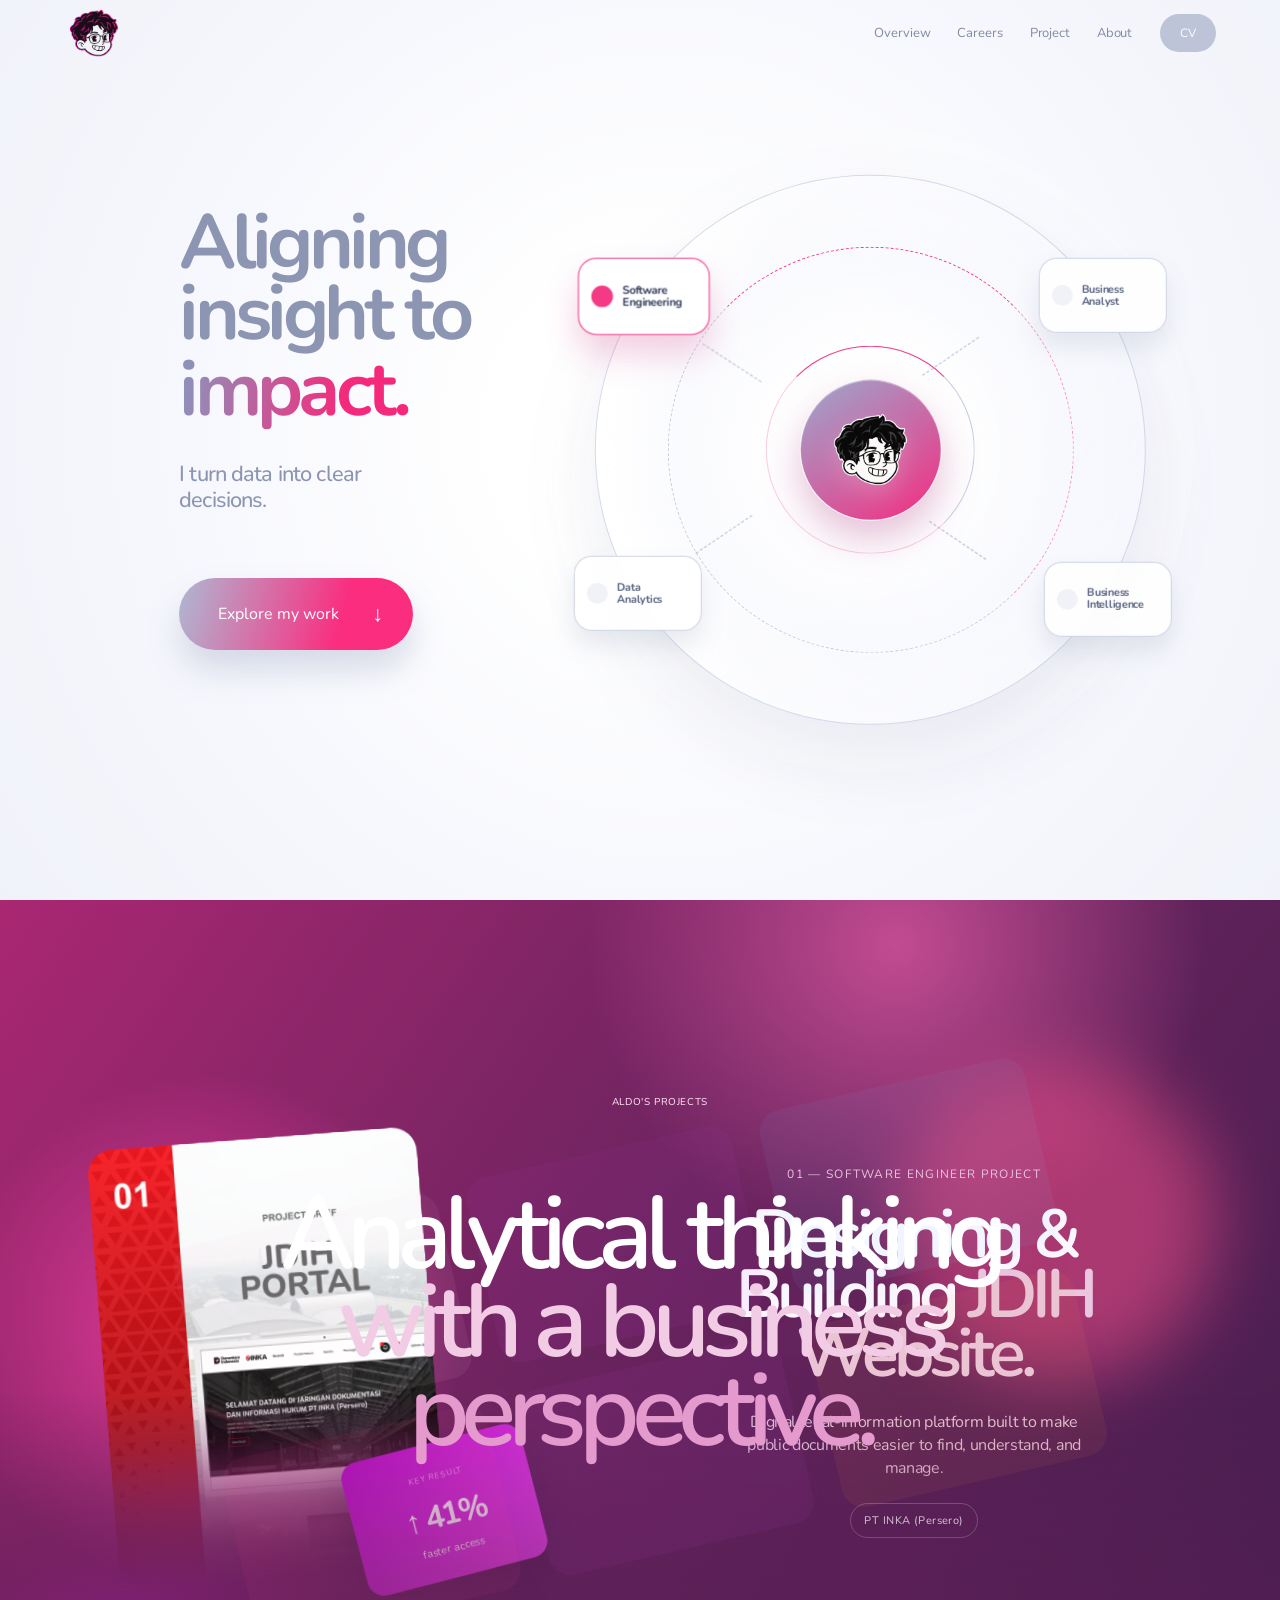
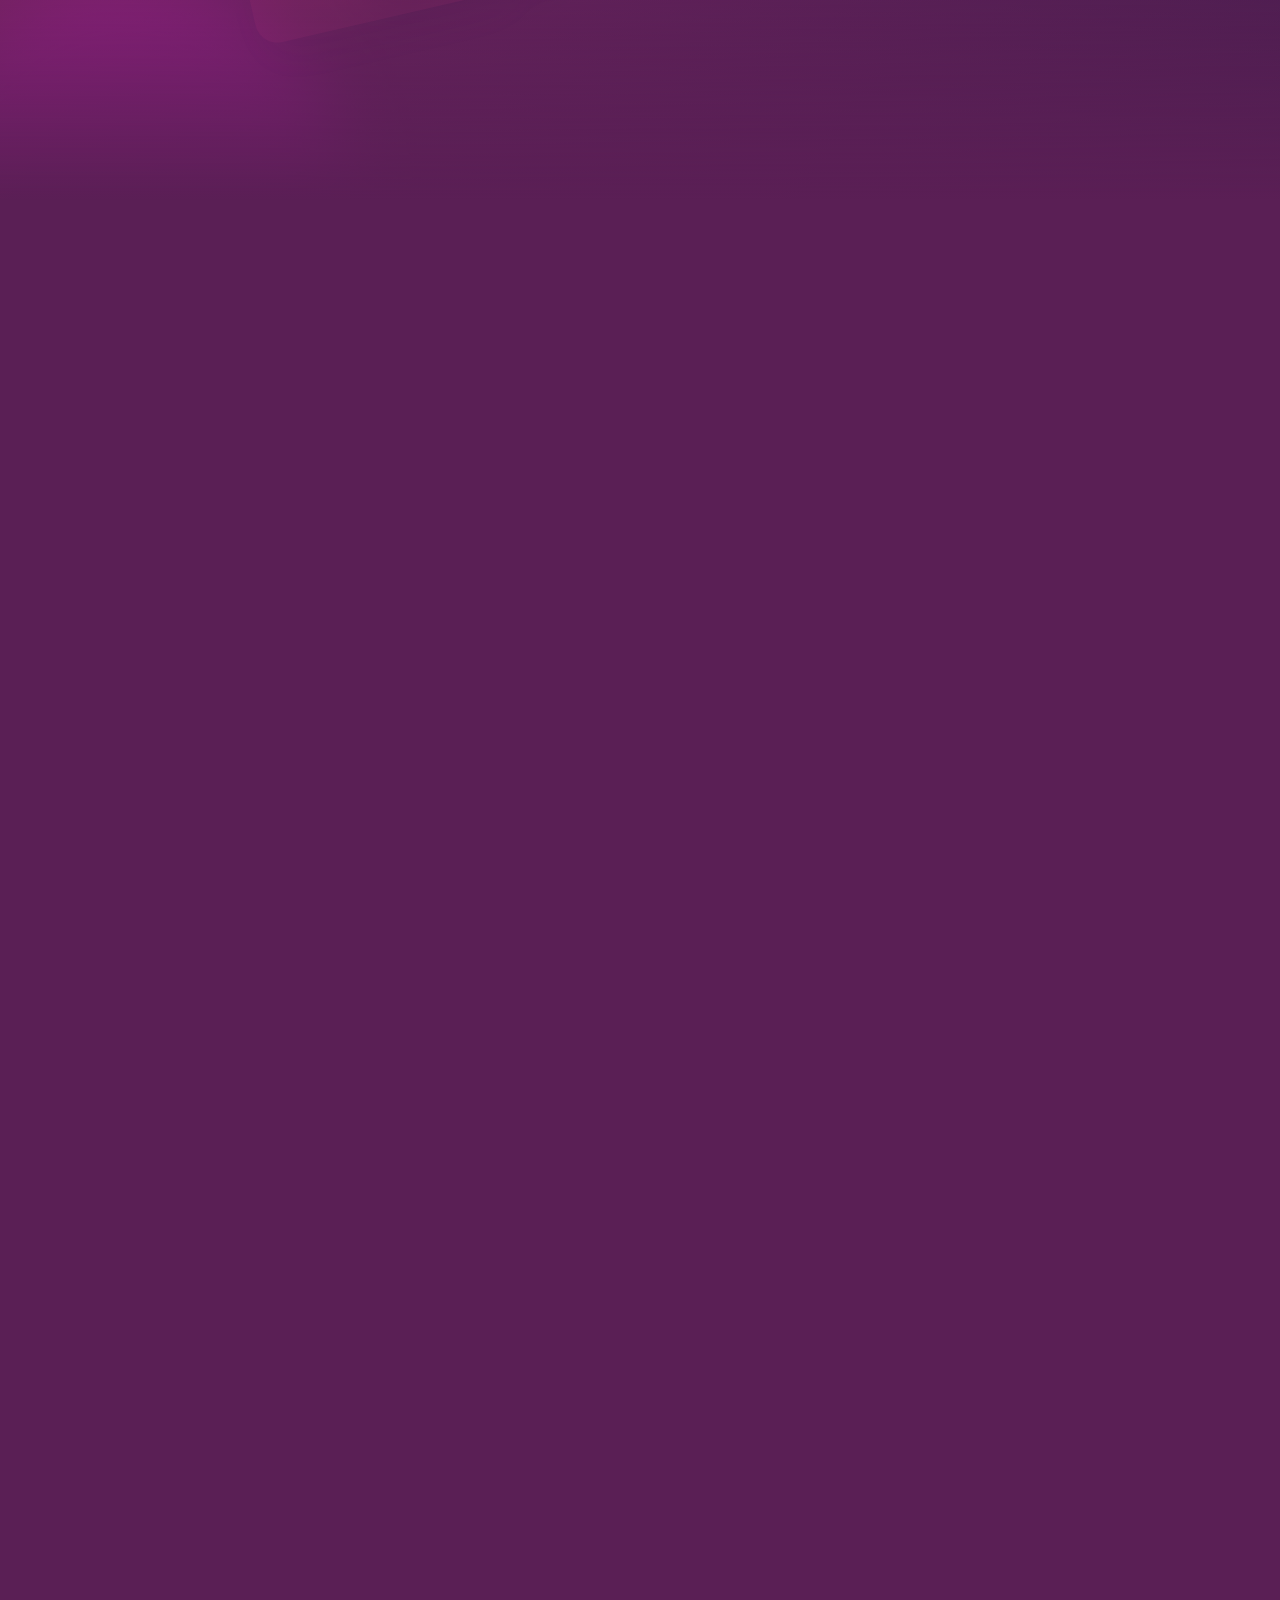
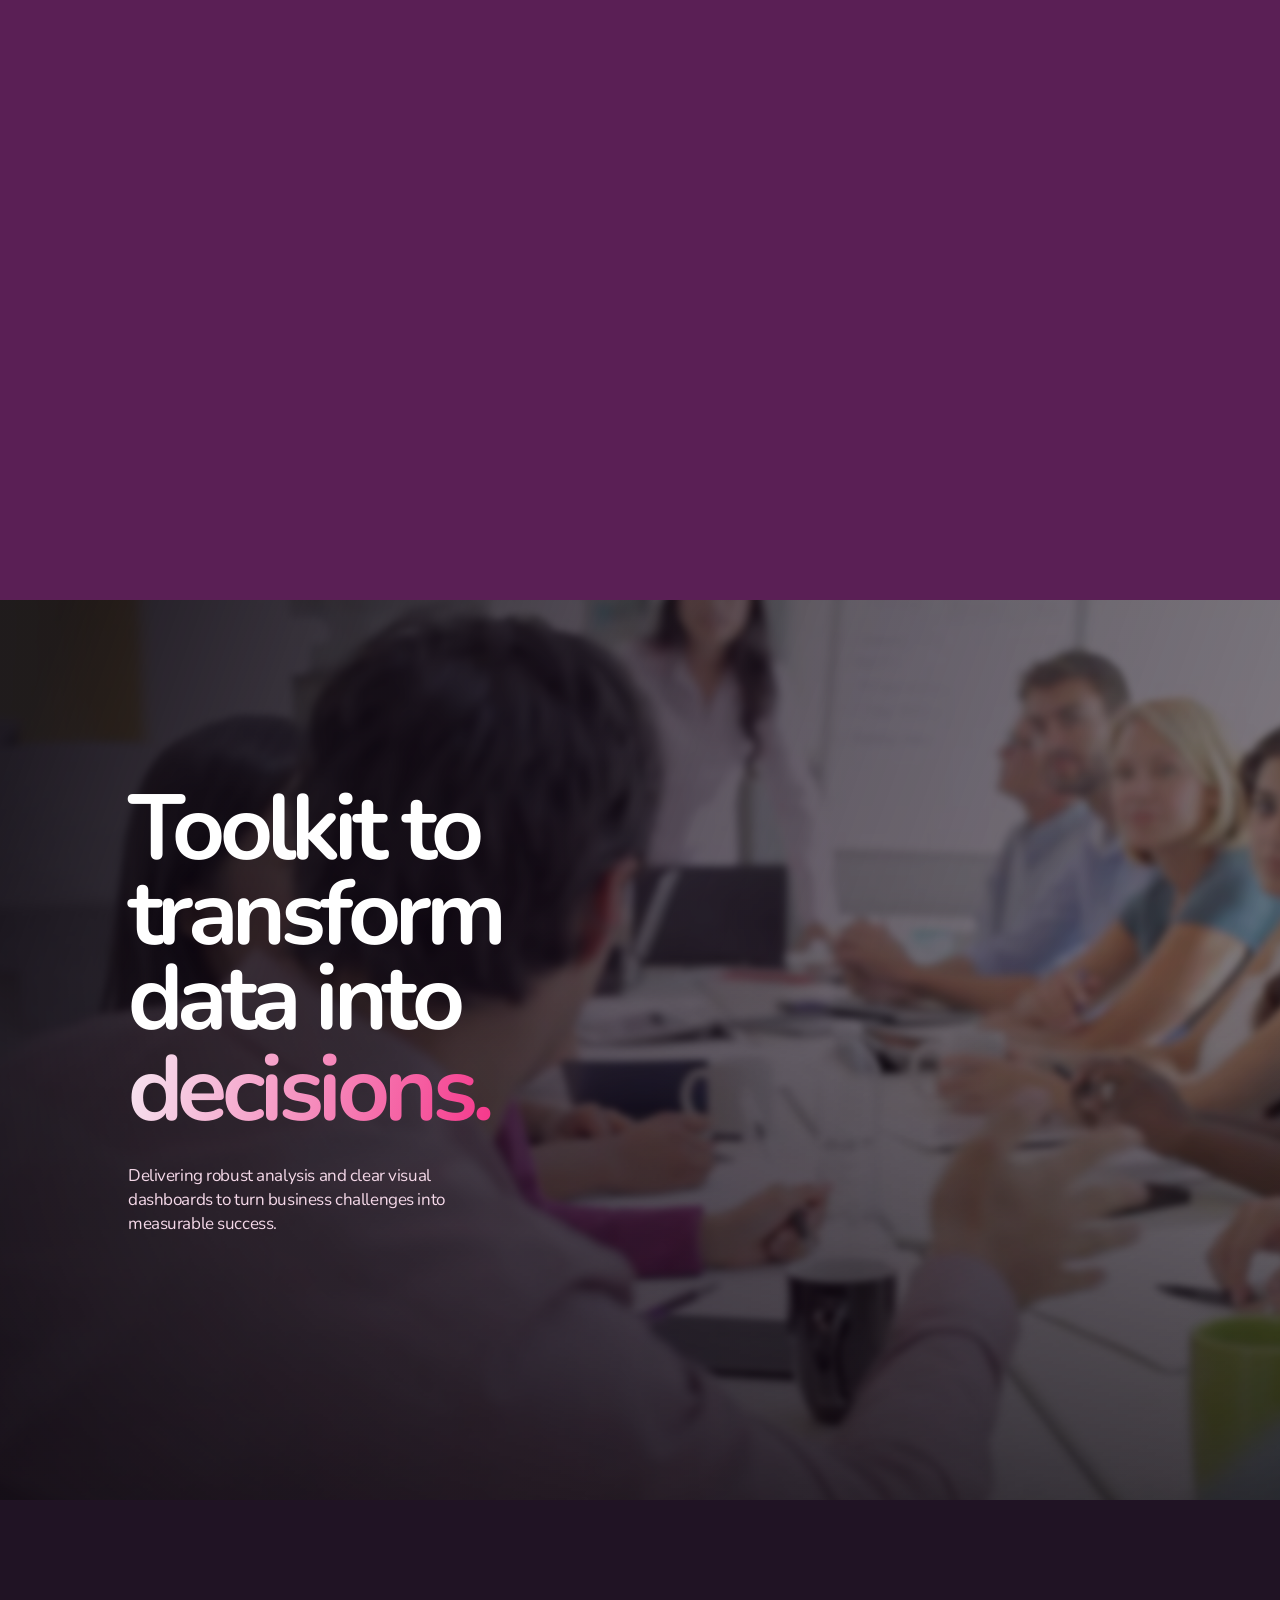
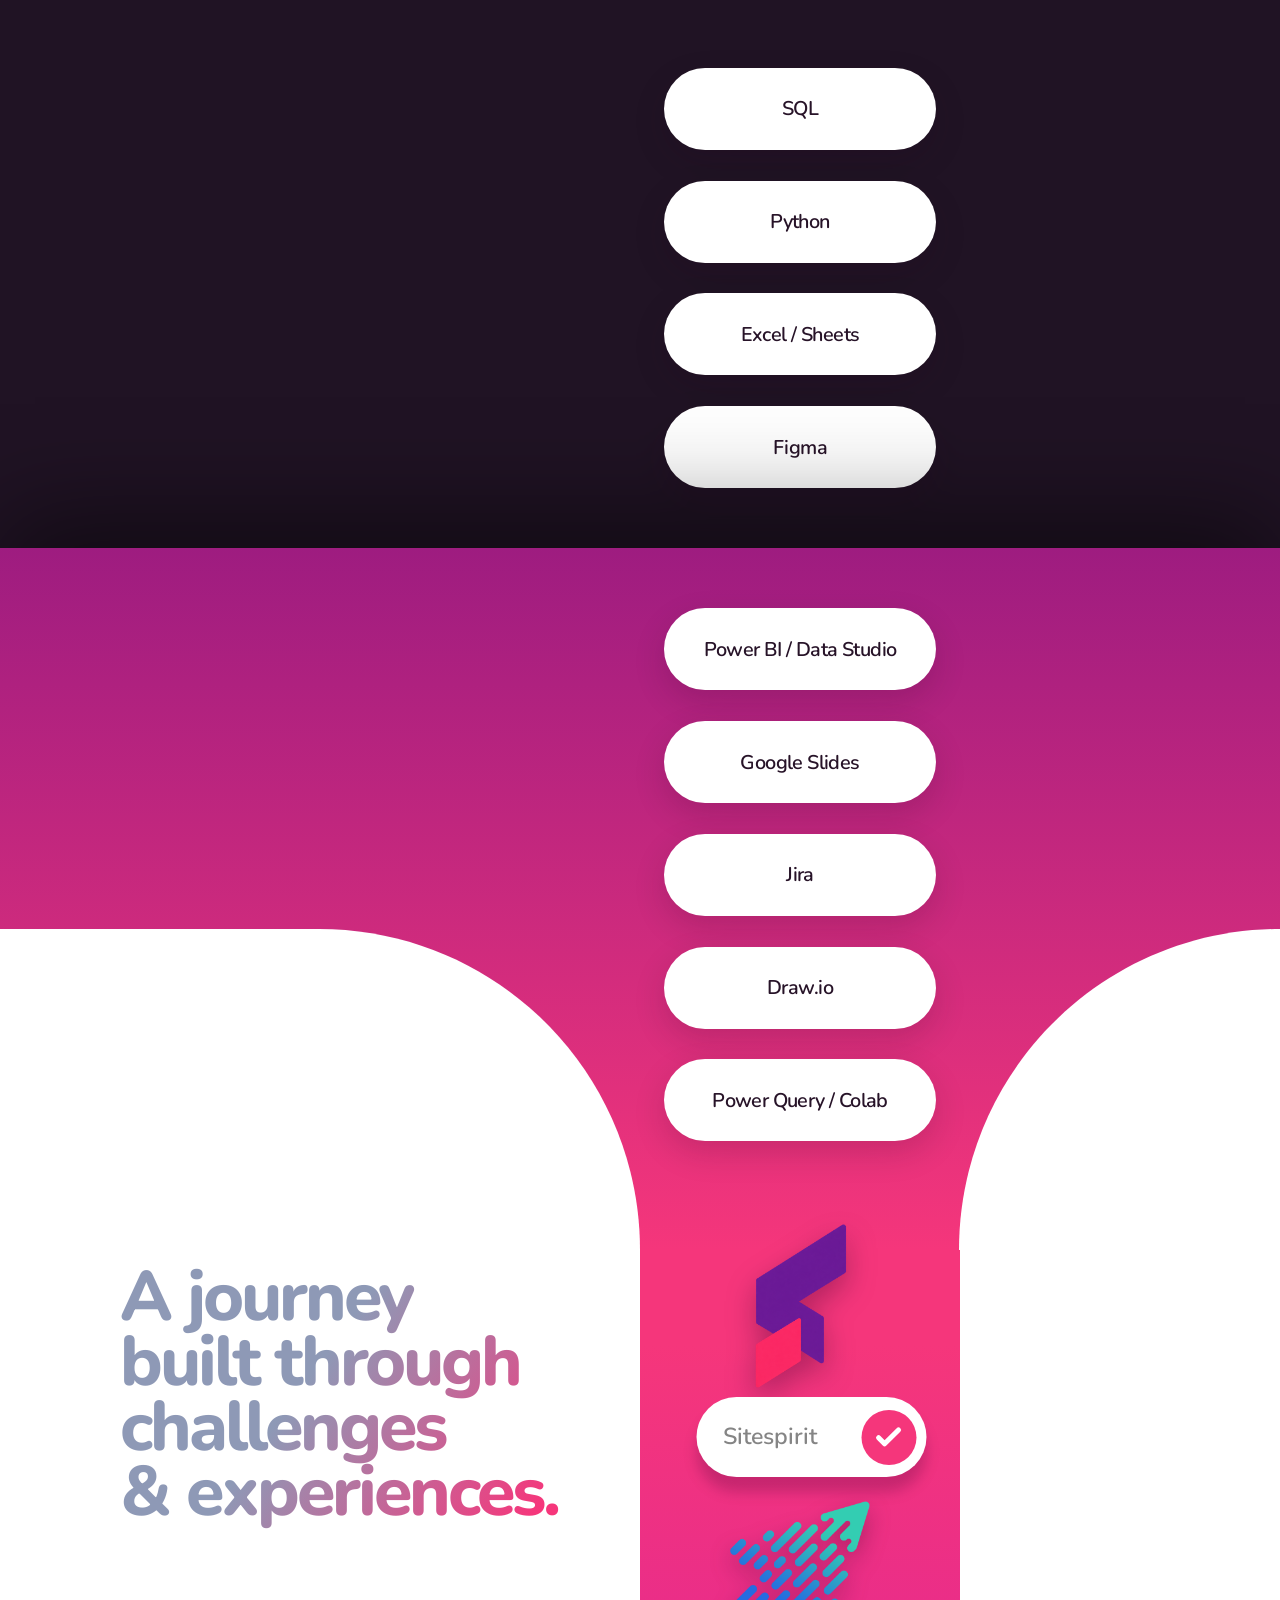
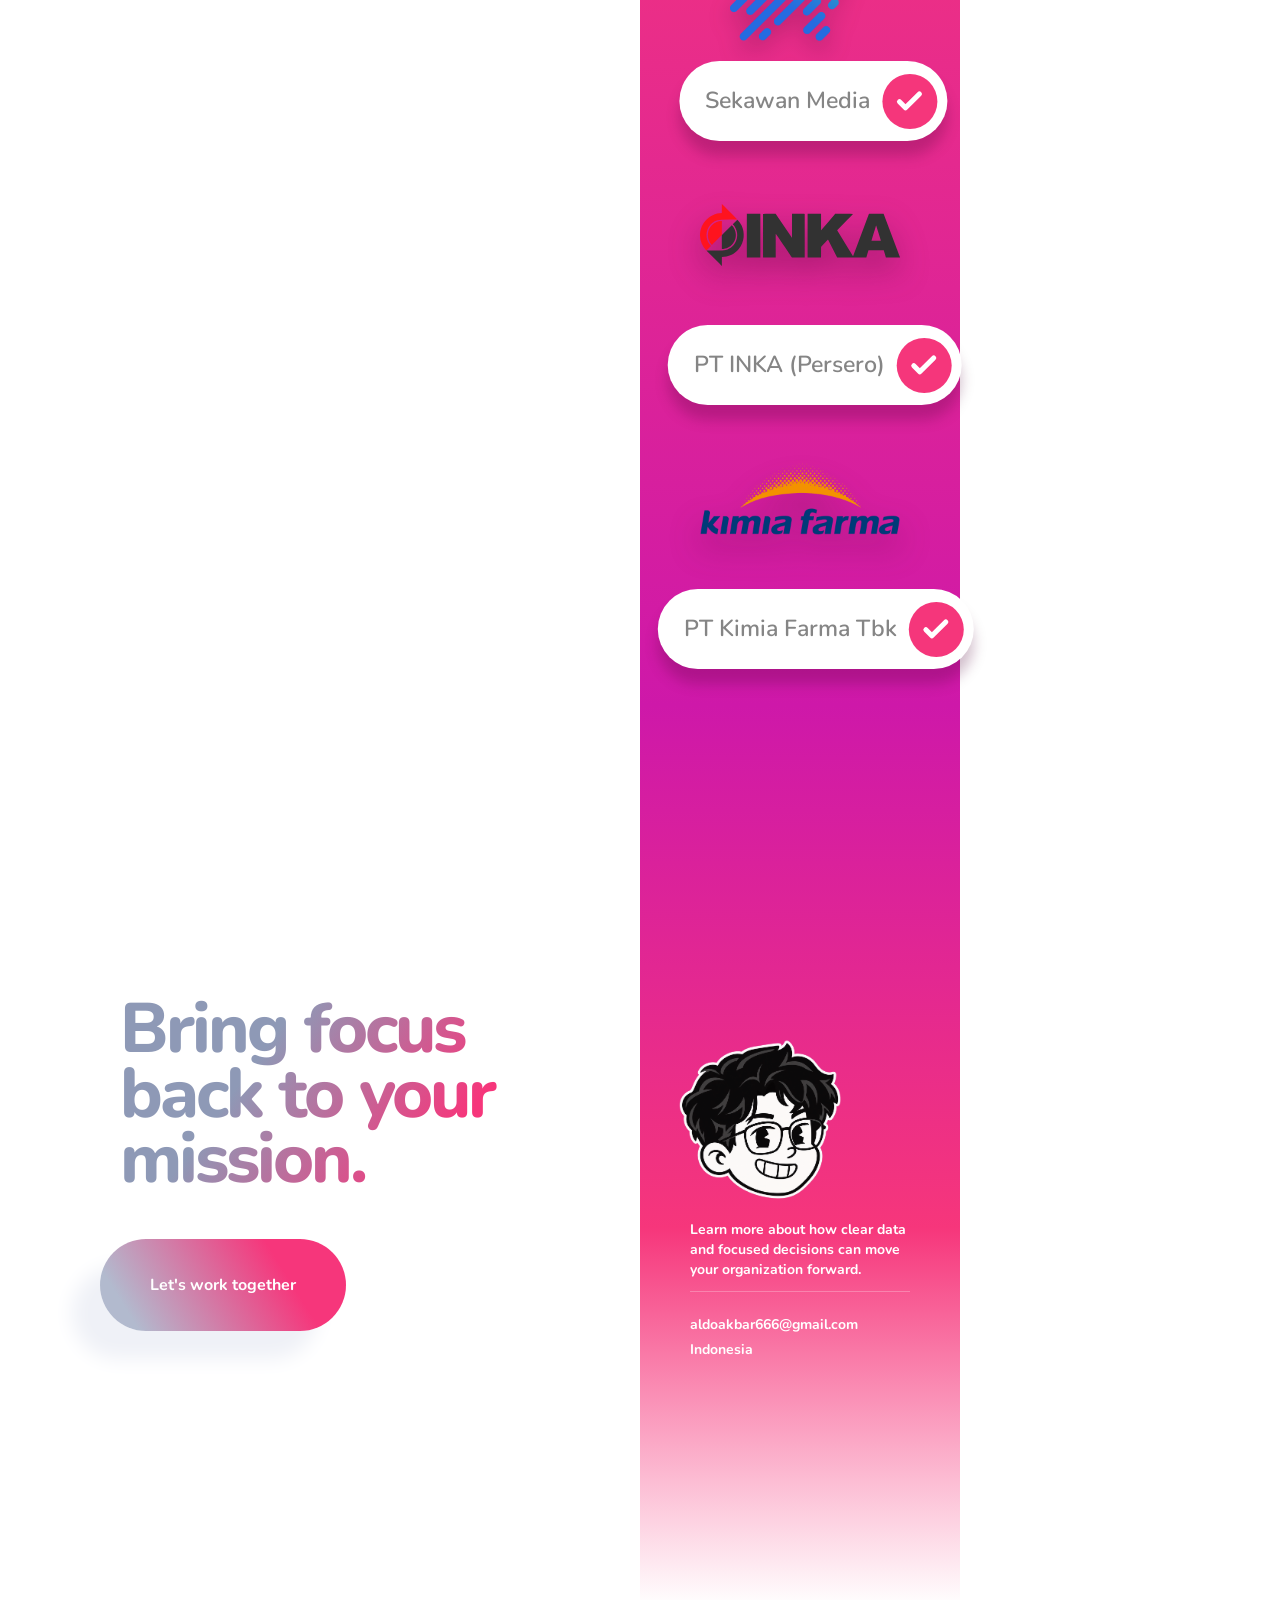
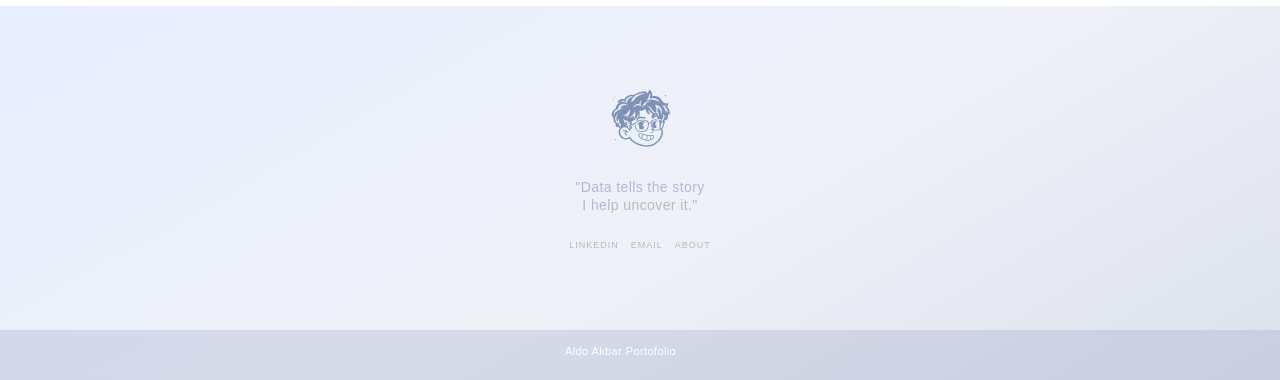
==== index.html @ 2884b037 "Initial portfolio commit" ====
<!doctype html>
<html lang="en">
  <head>
    <meta charset="UTF-8" />
    <meta name="viewport" content="width=device-width, initial-scale=1.0" />
    <meta name="description" content="Portfolio of a data analyst who turns complex data into clear decisions." />
    <title>Aldo Akbar - Business Analyst, Data Analyst & Business Intelligence Portfolio</title>
    <link rel="icon" type="image/png" href="assets/img/brand/logo%20icon%20aldo.png" />
    <link rel="shortcut icon" type="image/png" href="assets/img/brand/logo%20icon%20aldo.png" />
    <link rel="preconnect" href="https://fonts.googleapis.com" />
    <link rel="preconnect" href="https://fonts.gstatic.com" crossorigin />
    <link href="https://fonts.googleapis.com/css2?family=Nunito:ital,wght@0,400;0,500;0,600;0,700;0,800;0,900;1,400;1,600;1,700;1,800;1,900&display=swap" rel="stylesheet" />
    <link rel="stylesheet" href="style.css" />
    <style>
      footer.career-footer{display:block;margin-top:0;color:initial}
      /* First scroll phase and project cards share one sticky section. */
      .project-showcase{height:500vh;min-height:3100px}
      .project-entry{position:absolute;z-index:3;inset:0;display:grid;place-items:center;overflow:hidden;pointer-events:none;opacity:1;transition:opacity .35s ease}
      .project-entry::after{content:"";position:absolute;inset:0;background:linear-gradient(to bottom,transparent 55%,#5a1f55 100%);pointer-events:none}
      .project-entry .intro-copy{position:relative;z-index:2}.project-entry .intro-count{z-index:2}.project-entry .intro-grid{z-index:1}
      .project-stage,.project-progress,.project-scroll-note{opacity:0;transition:opacity .4s ease}
      .projects-started .project-entry{opacity:0}.projects-started .project-stage,.projects-started .project-progress,.projects-started .project-scroll-note{opacity:1}
      .project-stage{transition-delay:.08s}.project-progress{transition-delay:.16s}
      @media(max-width:700px){.project-showcase{height:500vh;min-height:2800px}.project-entry .intro-copy{padding:0 20px}.project-entry .intro-copy h2{font-size:clamp(3.2rem,14vw,5.5rem)}.project-entry .intro-grid{grid-template-columns:repeat(3,140px);grid-template-rows:repeat(2,100px);gap:16px}.project-entry .intro-count{right:22px;bottom:5vh;font-size:9px}}
    </style>
  </head>
  <body>
    <div class="noise"></div>
    <div class="cursor-glow"></div>
    <header class="nav">
      <a class="brand" href="#top" aria-label="Back to top">
        <img src="assets/img/brand/logo%20icon%20aldo%20outline%20warna_no_bg.png" alt="Logo aldo" />
      </a>
      <nav class="nav-links" aria-label="Primary navigation"><a href="#top">Overview</a><a href="./html/careers.html">Careers</a><a href="./html/project.html">Project</a><a href="./html/about.html">About</a></nav>
      <a class="nav-contact" href="mailto:hello@yourname.com">CV <span>↗</span></a>
    </header>
<!-- Section 01 (Hero)-->
    <main id="top">
      <section class="hero section">
        <div class="hero-copy">
           <div class="hero-mark"></div>
          <h1>Aligning<br />insight to<br /><span>impact.</span></h1>
          <p>I turn data into clear<br />decisions.</p>
          <a class="hero-cta" href="#work">Explore my work <span>↓</span></a>
        </div>
        <div class="data-stage project-constellation" aria-label="Interactive project constellation">
          <div class="constellation-orbit">
            <div class="constellation-core" aria-hidden="true">
              <img src="assets/img/brand/logo%20icon%20aldo.png" alt="Aldo logo" style="width:88%;height:88%;object-fit:contain;display:block;filter:drop-shadow(0 10px 12px rgba(255,255,255,0.18));" />
            </div>
            <a class="constellation-node node-jdih is-active" href="./html/jdih-summarize.html" data-number="01" data-category="SOFTWARE ENGINEERING" data-title="JDIH Portal" data-description="A legal-information platform built for clearer access, management, and compliance workflows."><span></span><strong>Software<br />Engineering</strong></a>
            <a class="constellation-node node-kf" href="./html/kf-summarize.html" data-number="02" data-category="DATA ANALYTICS" data-title="Kimia Farma" data-description="Business-performance analytics that turns operational data into practical commercial insights."><span></span><strong>Business<br />Analyst</strong></a>
            <a class="constellation-node node-gaikindo" href="./html/gaikindo-summarize.html" data-number="03" data-category="BUSINESS INTELLIGENCE" data-title="Market Pulse 2025" data-description="EV market signals and inventory recommendations for stronger dealer decisions."><span></span><strong>Business <br />Intelligence</strong></a>
            <a class="constellation-node node-ai" href="./html/ai-impact-summ.html" data-number="04" data-category="AI WORKFORCE" data-title="Future of Work" data-description="Workforce intelligence for navigating automation, skills, and the transition to AI."><span></span><strong>Data<br />Analytics</strong></a>
          </div>
          <div class="constellation-preview" aria-live="polite">
            <span class="constellation-preview__number">01</span>
            <small class="constellation-preview__category">SOFTWARE ENGINEERING</small>
            <strong class="constellation-preview__title">JDIH Portal</strong>
            <p class="constellation-preview__description">A legal-information platform built for clearer access, management, and compliance workflows.</p>
            <em>Hover a node to explore</em>
          </div>
        </div>
      </section>

<!-- Section 02 -->
      <section class="statement project-showcase" id="projects">
        <div class="project-sticky">
          <div class="project-entry" aria-label="Project introduction">
            <div class="intro-grid" aria-hidden="true"><i></i><i></i><i></i><i></i><i></i><i></i></div>
            <div class="intro-copy">
             <!-- <span class="intro-kicker">MY WAY OF WORKING</span> -->
              <h2><span>Analytical thinking</span><span>with a business</span><span>perspective.</span></h2>
              <p> <b></b></p>
            </div>
            <span class="intro-count"></span>
          </div>
          <div class="project-progress" aria-hidden="true"><span></span><span></span><span></span><span></span></div>
          <div class="project-stage">
            <div class="project-art" aria-hidden="true">
              <div class="project-document"><div class="document-tab">01</div><div class="document-content"><small>PROJECT BRIEF</small><b class="art-title">JDIH<br />PORTAL</b><i class="art-line line-one"></i><i class="art-line line-two"></i><i class="art-line line-three"></i><div class="art-chart"><span></span><span></span><span></span><span></span><span></span></div></div></div>
              <div class="floating-chip"><small>KEY RESULT</small><b>↑ 41%</b><span>faster access</span></div>
            </div>
            <div class="project-content">
              <div class="eyebrow">ALDO'S PROJECTS</div>
              <div class="project-copy is-active" data-project="0"><span class="project-index">01 — SOFTWARE ENGINEER PROJECT</span><h2>Designing &<br />Building <i>JDIH Website.</i></h2><p>Digital legal-information platform built to make public documents easier to find, understand, and manage.</p><strong>PT INKA (Persero)</strong></div>
              <div class="project-copy" data-project="1"><span class="project-index">02 — DATA ANALYST PROJECT</span><h2>Kimia Farma<br /><i>Big Data</i> Analytics.</h2><p>Performance analytics project to turn operational data into clearer commercial and pharmacy insights.</p><strong>PT Kimia Farma Tbk</strong></div>
              <div class="project-copy" data-project="2"><span class="project-index">03 — BUSINESS INTELLIGENCE PROJECT</span><h2>Automotive<br />Market <i>Pulse 2025.</i></h2><p>Analytics for navigating EV disruption and improving dealer-stock strategy across the market.</p><strong>GAIKINDO</strong></div>
              <div class="project-copy" data-project="3"><span class="project-index">04 — BUSINESS INTELLIGENCE PROJECT</span><h2>Future of Work<br /><i>2025.</i></h2><p>Workforce intelligence for navigating the transition to an AI-enabled world of work.</p><strong>Global Workforce Solutions</strong></div>
            </div>
          </div>
          <!--- <p class="project-scroll-note">SCROLL TO DISCOVER <span>↓</span></p> -->
        </div>
      </section>

<!-- Section 03 -->
      <section class="alignment-section" id="impact" aria-labelledby="alignment-title">
        <div class="alignment-camera">
          <video class="alignment-video" autoplay muted loop playsinline>
            <source src="assets/uploads-ssl.webflow.com/620a82992219653ed26aa4e8/6216942de4b62c1ed63071fb_huah_video-transcode.webm" type="video/webm" />
            <source src="assets/uploads-ssl.webflow.com/620a82992219653ed26aa4e8/6216942de4b62c1ed63071fb_huah_video-transcode.mp4" type="video/mp4" />
          </video>
          <div class="alignment-scrim"></div>
          <div class="alignment-copy">
            <!-- <span class="eyebrow">03 / STRATEGIC ALIGNMENT</span> -->
            <h2 id="alignment-title">Toolkit to transform<br/>data into<br/><i>decisions.</i></h2>
            <p>Delivering robust analysis and clear visual dashboards to turn business challenges into measurable success.</p>
          </div>
        </div>
        <div class="alignment-goals alignment-goals-top" aria-label="Business objectives">
          <div class="goal-column"></div><div class="goal-column"></div>
          <div class="goal-column"><span class="goal-tag">SQL</span><span class="goal-tag">Python</span><span class="goal-tag">Excel / Sheets</span><span class="goal-tag">Figma</span></div>
          <div class="goal-column"></div>
        </div>
        <div class="alignment-goals alignment-goals-bottom" aria-label="Growth initiatives">
          <div class="goal-column"></div><div class="goal-column"></div>
          <div class="goal-column"><span class="goal-tag">Power BI / Data Studio</span><span class="goal-tag">Google Slides</span><span class="goal-tag">Jira</span><span class="goal-tag">Draw.io</span><span class="goal-tag">Power Query / Colab</span><i class="growth-line" aria-hidden="true"></i></div>
          <div class="goal-column"></div>
          <div class="alignment-funnel" aria-hidden="true">
            <i></i>
            <i><img src="assets/uploads-ssl.webflow.com/620a82992219653ed26aa4e8/62169511a7e653414f9fb4f3_Rectangle%25201164.svg" alt="" /></i>
            <i></i>
            <i><img src="assets/uploads-ssl.webflow.com/620a82992219653ed26aa4e8/6216955d17311f782ccf8194_Rectangle%25201165.svg" alt="" /></i>
          </div>
        </div>
      </section>

      <!-- Section 04 — Webflow's original flowing four-column magnet layout. -->
      <section class="magnet" aria-labelledby="outcome-title">
        <div class="goals-grid magnet-grid">
          <div class="goals-container"></div>
          <div class="goals-container"></div>
          <div class="goals-container-gradient">
            <div class="line"></div>
            <div class="profile"><div class="alignment-badge"><span class="alignment-badge__label">Sitespirit</span><b aria-hidden="true"><svg viewBox="0 0 24 24"><path d="m5 12.5 4.2 4.2L19 7" /></svg></b></div><img class="profile-image" src="assets/img/partners/b96e2a9c-961f-4936-a5ba-675e7e712339.png" alt="Project partner" /></div>
            <div class="profile"><div class="alignment-badge"><span class="alignment-badge__label">Sekawan Media</span><b aria-hidden="true"><svg viewBox="0 0 24 24"><path d="m5 12.5 4.2 4.2L19 7" /></svg></b></div><img class="profile-image" src="assets/img/partners/sekawan%20media%20logo.png" alt="Sekawan Media" /></div>
            <div class="profile"><div class="alignment-badge"><span class="alignment-badge__label">PT INKA (Persero)</span><b aria-hidden="true"><svg viewBox="0 0 24 24"><path d="m5 12.5 4.2 4.2L19 7" /></svg></b></div><img class="profile-image" src="assets/img/partners/Logo_INKA_-_Industri_Kereta_Api_Indonesia.svg" alt="PT INKA" /></div>
            <div class="profile"><div class="alignment-badge"><span class="alignment-badge__label">PT Kimia Farma Tbk</span><b aria-hidden="true"><svg viewBox="0 0 24 24"><path d="m5 12.5 4.2 4.2L19 7" /></svg></b></div><img class="profile-image" src="assets/img/partners/7a1c5239-kimia-farma.webp" alt="Kimia Farma" /></div>
          </div>
          <div class="goals-container"></div>
        </div>
        <div class="subsection-container-4">
          <h2 id="outcome-title" class="new-headline-magnet">A journey<br />built through<br />challenges<br />& experiences.</h2>
        </div>
      </section>

      <section class="end" id="contact">
        <div class="goals-grid-4">
          <div class="goals-container"></div><div class="goals-container"></div>
          <aside class="end-container-gradient">
            <a class="end-brand" href="#top" aria-label="Back to top">
              <img src="assets/img/brand/logo%20icon%20aldo.png" alt="ADK Data" />
            </a>
            <p class="paragraph-5">Learn more about how clear data and focused decisions can move your organization forward.</p>
            <div class="div-block-13"></div>
            <p class="paragraph-6">aldoakbar666@gmail.com<br />Indonesia</p>
          </aside>
          <div class="goals-container"></div>
        </div>
        <div class="subsection-container-5">
          <h2 class="new-headline-end">Bring focus<br />back to your<br />mission.</h2>
          <a class="primary-button-end" href="https://mail.google.com/mail/?view=cm&fs=1&to=aldoakbar666@gmail.com&su=Let's%20work%20together" target="_blank" rel="noopener noreferrer">Let's work together</a>
        </div>
      </section>
    </main>
    <footer class="career-footer">
      <div class="career-footer__content"><img src="assets/img/brand/aldo-bnw.svg" width="62" alt="aldo-bnw" /><p>"Data tells the story<br />I help uncover it."</p><nav aria-label="Footer navigation"><a href="https://www.linkedin.com/in/aldorakbar/">LinkedIn</a><a href="mailto:aldoakbar666@gmail.com">Email</a><a href="./html/about.html">About</a></nav></div>
      <div class="career-footer__bottom"><div><span>Aldo Akbar Portofolio</span></div>
    </footer>
    <script src="script.js"></script>
    <script>
      document.querySelectorAll('.constellation-node').forEach((node) => {
        const preview = document.querySelector('.constellation-preview');
        const updatePreview = () => {
          document.querySelectorAll('.constellation-node').forEach((item) => item.classList.toggle('is-active', item === node));
          preview.querySelector('.constellation-preview__number').textContent = node.dataset.number;
          preview.querySelector('.constellation-preview__category').textContent = node.dataset.category;
          preview.querySelector('.constellation-preview__title').textContent = node.dataset.title;
          preview.querySelector('.constellation-preview__description').textContent = node.dataset.description;
        };
        node.addEventListener('mouseenter', updatePreview);
        node.addEventListener('focus', updatePreview);
      });
    </script>
  </body>
</html>
---- style.css ----
:root{--black:#000;--white:#f5f5f7;--muted:#86868b;--blue:#2997ff;--ice:#d9e8ff}*{box-sizing:border-box}html{scroll-behavior:smooth}body{margin:0;background:var(--black);color:var(--white);font-family:-apple-system,BlinkMacSystemFont,"SF Pro Display","Helvetica Neue",Arial,sans-serif;overflow-x:hidden}.noise,.cursor-glow{display:none}.nav{height:52px;padding:0 max(22px,5vw);display:flex;align-items:center;justify-content:space-between;position:absolute;inset:0 0 auto;z-index:5;font-size:12px;letter-spacing:-.01em}.brand{color:var(--white);text-decoration:none;font-weight:600;letter-spacing:-.04em}.brand span{color:var(--muted);padding:0 2px}.nav-center{font-size:10px;color:#a1a1a6;letter-spacing:.07em}.signal{width:6px;height:6px;border-radius:50%;background:#30d158;display:inline-block;margin-right:7px}.nav-contact{color:var(--white);text-decoration:none;padding:7px 13px;border:1px solid #424245;border-radius:99px;font-size:11px}.nav-contact span{display:none}.section{position:relative;padding-left:max(22px,5vw);padding-right:max(22px,5vw)}.eyebrow{font-size:11px;letter-spacing:.06em;color:var(--muted);font-weight:500}.hero{height:100svh;min-height:690px;padding-top:23vh;text-align:center;overflow:hidden;background:radial-gradient(ellipse 65% 65% at 50% 52%,#20242e 0%,#090a0d 43%,#000 72%)}.hero .eyebrow{position:relative;z-index:2;color:#a1a1a6}.hero-title{position:relative;z-index:2}.hero h1,.hero em{margin:22px 0 0;font-size:clamp(4.2rem,10.6vw,10rem);letter-spacing:-.075em;line-height:.88;font-weight:600}.hero em{display:block;font-style:normal;color:#d4e3ff}.hero-bottom{position:absolute;z-index:3;bottom:6vh;left:50%;transform:translateX(-50%);width:min(430px,88vw)}.hero-bottom p{font-size:17px;line-height:1.35;letter-spacing:-.025em;color:#a1a1a6;margin:0}.scroll-hint{font-size:10px;letter-spacing:.1em;color:#a1a1a6;margin-top:22px}.scroll-hint span{display:none}.orb{position:absolute;border-radius:50%;left:50%;top:50%;transform:translate(-50%,-28%);border:1px solid #4a5363;opacity:.85}.orb-one{width:min(53vw,650px);height:min(53vw,650px);background:radial-gradient(circle at 50% 42%,#b9d0ff 0 1%,#63789f 5%,#252c37 25%,#060708 67%);box-shadow:0 0 100px 45px #7193d622,0 0 0 25px #ffffff05,0 0 0 62px #ffffff04}.orb-two{width:min(67vw,820px);height:min(67vw,820px);border-color:#ffffff1a;box-shadow:0 0 0 40px #ffffff03}.hero-chart{position:absolute;z-index:2;width:100%;left:0;bottom:-1px;opacity:.7}.chart-label{display:none}.hero-chart svg{height:145px;width:100%}.chart-line{fill:none;stroke:#d9e8ff;stroke-width:1;stroke-dasharray:650;stroke-dashoffset:650;animation:draw 2.6s .5s forwards}.chart-fill{fill:#9abbff10}@keyframes draw{to{stroke-dashoffset:0}}.statement{min-height:94vh;display:flex;flex-direction:column;justify-content:center;padding-top:9vh;padding-bottom:9vh;background:#fff;color:#1d1d1f;text-align:center}.statement .eyebrow{color:#6e6e73}.statement h2,.work h2,.toolkit h2,.contact h2{font-size:clamp(3.2rem,7.7vw,8.2rem);line-height:.94;letter-spacing:-.065em;font-weight:600}.statement h2{margin:26px 0}.statement h2 i,.work h2 i,.toolkit h2 i,.contact h2 i{font-style:normal;color:#6e6e73}.statement-copy{font-size:19px;line-height:1.35;letter-spacing:-.025em;color:#6e6e73;max-width:440px;margin:0 auto}.marquee{position:absolute;bottom:4vh;left:0;width:100%;overflow:hidden;white-space:nowrap;color:#f0f0f2;font-size:clamp(3.8rem,7vw,7rem);font-weight:600;letter-spacing:-.08em}.marquee div{width:max-content;animation:slide 25s linear infinite}.marquee span{color:#c8c8ce;margin:0 .7em}@keyframes slide{to{transform:translateX(-30%)}}.metrics{background:#f5f5f7;color:#1d1d1f;padding-top:13vh;padding-bottom:13vh}.metrics-top{max-width:980px;margin:0 auto 65px;text-align:center}.metrics-top p{font-size:21px;line-height:1.35;letter-spacing:-.025em;color:#6e6e73;max-width:360px;margin:22px auto 0}.metric-grid{max-width:1120px;margin:auto;display:grid;grid-template-columns:repeat(3,1fr);gap:14px}.metric-card{height:390px;border-radius:24px;padding:29px;background:#fff;display:flex;flex-direction:column;position:relative;overflow:hidden}.metric-card span{font-size:11px;line-height:1.3;letter-spacing:.04em;color:#6e6e73;max-width:160px}.metric-card strong{font-size:clamp(3.5rem,5.7vw,5.8rem);line-height:.9;letter-spacing:-.08em;font-weight:600;margin-top:auto}.metric-card small{font-size:14px;color:#6e6e73;margin-top:9px}.teal strong{color:#0071e3}.orange strong{color:#ff3b30}.lilac strong{color:#6e5ad6}.mini-bars{height:66px;position:absolute;right:27px;bottom:27px;display:flex;align-items:end;gap:5px}.mini-bars i{width:8px;background:#0071e3;border-radius:8px}.mini-bars i:nth-child(1){height:22%}.mini-bars i:nth-child(2){height:42%}.mini-bars i:nth-child(3){height:34%}.mini-bars i:nth-child(4){height:63%}.mini-bars i:nth-child(5){height:53%}.mini-bars i:nth-child(6){height:79%}.mini-bars i:nth-child(7){height:100%}.radial{width:110px;height:110px;border:9px solid #ff3b30;border-left-color:#ffd0cc;border-bottom-color:#ffd0cc;border-radius:50%;position:absolute;right:27px;bottom:27px;display:grid;place-items:center;font-size:13px}.dots{position:absolute;right:27px;bottom:27px;display:grid;grid-template-columns:repeat(3,14px);gap:8px}.dots i{width:14px;height:14px;border-radius:50%;background:#6e5ad6}.dots i:nth-child(2n),.dots i:nth-child(3n){opacity:.16}.work{padding-top:15vh;padding-bottom:15vh;background:#000;color:#f5f5f7}.work-heading{max-width:1120px;margin:0 auto 70px;text-align:center}.work h2{margin:25px 0 0}.project{max-width:1120px;min-height:480px;margin:14px auto 0;border-radius:28px;padding:50px;display:grid;grid-template-columns:1fr 1fr auto;align-items:center;overflow:hidden;color:inherit;text-decoration:none;transition:transform .35s ease,filter .35s}.project:hover{transform:scale(1.008);filter:brightness(1.08)}.project-num,.project p{font-size:12px;color:#a1a1a6}.project h3{font-size:clamp(3rem,5.8vw,6rem);line-height:.86;letter-spacing:-.07em;margin:35px 0 20px}.project p{margin:0}.project-dark{background:#171717}.project-light{background:#f5f5f7;color:#1d1d1f}.project-acid{background:#d8eaff;color:#14213a}.project-visual{height:280px;position:relative}.arrow{font-size:25px;align-self:start;width:42px;height:42px;border:1px solid currentColor;border-radius:50%;display:grid;place-items:center}.retention-line{position:absolute;left:0;right:0;top:55%;height:1px;background:#7f91a5;transform:rotate(-12deg)}.retention-line:after{content:"";position:absolute;left:10%;top:-60px;width:75%;height:100px;border-top:2px solid #d9e8ff;border-radius:50%;transform:rotate(8deg)}.retention span{position:absolute;right:4%;bottom:12%;font-size:11px;color:#a1a1a6}.retention b{font-size:39px;letter-spacing:-.08em;color:#fff}.funnel{display:flex;flex-direction:column;align-items:center;justify-content:center;gap:6px}.funnel i{height:34px;background:#ff3b30;border-radius:5px}.funnel i:nth-child(1){width:90%}.funnel i:nth-child(2){width:62%;opacity:.72}.funnel i:nth-child(3){width:33%;opacity:.43}.funnel b{font-size:12px;margin-top:12px}.map i{width:14px;height:14px;background:#173c6a;border-radius:50%;position:absolute}.map i:after{content:"";position:absolute;width:90px;border-top:1px solid #173c6a;transform-origin:left}.map i:nth-child(1){left:20%;top:25%}.map i:nth-child(2){left:56%;top:18%}.map i:nth-child(3){left:42%;top:54%}.map i:nth-child(4){left:74%;top:63%}.map i:nth-child(5){left:21%;top:81%}.map i:nth-child(1):after{transform:rotate(-10deg)}.map i:nth-child(2):after{transform:rotate(116deg)}.map i:nth-child(3):after{transform:rotate(20deg)}.map i:nth-child(5):after{transform:rotate(-55deg)}.toolkit{padding-top:15vh;padding-bottom:15vh;background:#fff;color:#1d1d1f}.toolkit>.eyebrow{text-align:center}.toolkit-layout{max-width:1120px;margin:auto;display:grid;grid-template-columns:1fr 1fr;gap:8vw}.toolkit h2{margin:55px 0 0}.toolkit h2 i{color:#86868b}.tool-list{margin-top:55px;display:grid;grid-template-columns:1fr 1fr}.tool-list span{padding:19px 0;border-top:1px solid #d2d2d7;font-size:13px;letter-spacing:-.01em}.contact{min-height:100svh;padding-top:16vh;padding-bottom:3vh;display:flex;flex-direction:column;background:#000;color:#f5f5f7;text-align:center}.contact h2{margin:28px 0 0}.contact h2 i{color:#2997ff}.email{font-size:clamp(1.35rem,3vw,3rem);letter-spacing:-.05em;color:var(--blue);text-decoration:none;margin-top:auto}.email span{font-size:.85em}footer{display:flex;justify-content:space-between;margin-top:12vh;color:#86868b;font-size:10px;letter-spacing:.04em}
@media(max-width:700px){.nav{padding:0 20px}.nav-center{display:none}.section{padding-left:20px;padding-right:20px}.hero{min-height:720px;padding-top:21vh}.hero h1,.hero em{font-size:clamp(3.7rem,17vw,5.8rem)}.orb-one{width:78vw;height:78vw;top:48%}.orb-two{width:97vw;height:97vw;top:48%}.hero-chart svg{height:100px}.hero-bottom{bottom:7vh}.hero-bottom p{font-size:16px}.statement{min-height:670px}.statement h2,.work h2,.toolkit h2,.contact h2{font-size:clamp(3.1rem,14.7vw,5rem)}.statement-copy{font-size:17px}.metrics{padding-top:90px;padding-bottom:90px}.metrics-top{margin-bottom:42px}.metric-grid{grid-template-columns:1fr}.metric-card{height:305px;border-radius:20px}.work{padding-top:90px;padding-bottom:90px}.work-heading{margin-bottom:42px}.project{min-height:540px;padding:28px;grid-template-columns:1fr auto;border-radius:21px}.project-visual{grid-row:2;grid-column:1/3;height:190px}.project h3{font-size:3.5rem;margin:30px 0 16px}.toolkit{padding-top:90px;padding-bottom:90px}.toolkit-layout{display:block}.toolkit h2{margin-top:45px}.tool-list{margin-top:50px}.contact{padding-top:110px;min-height:680px}.contact h2{margin-top:30px}.email{font-size:1.5rem}footer{font-size:8px;flex-wrap:wrap;gap:12px;justify-content:center}.marquee{bottom:6vh}}

/* Light editorial hero: original data-analyst interpretation of the supplied composition. */
.nav{position:fixed;top:0;left:0;inset-inline:auto;width:100%;height:66px;padding:0 max(24px,5vw);transform:none;border:0;border-bottom:1px solid transparent;border-radius:0;background:transparent;color:#8891aa;transition:background .35s ease,border-color .35s ease,box-shadow .35s ease,backdrop-filter .35s ease}.nav.scrolled{background:rgba(255,255,255,.62);border-bottom-color:rgba(255,255,255,.8);box-shadow:0 9px 28px rgba(76,88,120,.11);-webkit-backdrop-filter:blur(18px) saturate(145%);backdrop-filter:blur(18px) saturate(145%)}.nav .brand{color:#f43a86;font-size:25px;font-style:italic;font-weight:800;letter-spacing:-.11em}.nav .brand span{display:none}.nav-links{display:flex;align-items:center;gap:27px;margin-left:auto;margin-right:28px}.nav-links a{color:#818aa2;text-decoration:none;font-size:13px;transition:color .2s}.nav-links a:hover{color:#f43a86}.nav-contact{background:#bdc4d7;border:0;color:#fff;padding:11px 20px;border-radius:99px;font-size:12px;transition:background .2s,transform .2s}.nav-contact:hover{background:#f43a86;transform:scale(1.03)}.hero{height:max(760px,100svh);min-height:760px;padding:0;overflow:hidden;text-align:left;background:radial-gradient(circle at 52% 48%,#fff 0 20%,#f7f8fd 58%,#f0f2f9 100%);color:#8c95b1}.hero-copy{position:relative;z-index:3;width:min(510px,41vw);padding-top:21vh;margin-left:max(22px,14vw)}.hero-mark{font-size:31px;line-height:1;font-weight:800;font-style:italic;letter-spacing:-.11em;color:#b8c0d8;margin:0 0 19px}.hero-copy h1{margin:0;font-size:clamp(4rem,6vw,6.8rem);font-weight:700;letter-spacing:-.06em;line-height:.92;overflow:visible}.hero-copy h1 span{display:inline-block;padding-right:.03em;line-height:1.02;transform:translateY(.02em);background:linear-gradient(100deg,#8798bf,#f5297b 72%);-webkit-background-clip:text;background-clip:text;color:transparent}.hero-copy p{font-size:clamp(1.25rem,1.7vw,1.9rem);font-weight:500;line-height:1.2;letter-spacing:-.04em;margin:33px 0 0}.hero-cta{display:inline-flex;align-items:center;gap:33px;margin-top:65px;padding:21px 30px 21px 39px;border-radius:99px;color:#fff;text-decoration:none;background:linear-gradient(105deg,#aeb8d3,#fa2d7f 69%);box-shadow:0 20px 32px #7b88ab44;font-size:16px;transition:transform .25s,box-shadow .25s}.hero-cta:hover{transform:translateY(-3px);box-shadow:0 27px 37px #7b88ab55}.hero-cta span{font-size:22px}.data-stage{position:absolute;z-index:1;inset:0;perspective:1200px;pointer-events:none}.data-window{width:94vw;height:70vw;max-height:860px;position:absolute;left:32%;top:42%;transform:rotateX(57deg) rotateZ(-17deg);transform-origin:center;border:1px solid #e3e6f0;background:#fff;box-shadow:10px 20px 65px #8290ae22;opacity:.74}.window-top{height:42px;display:flex;align-items:center;padding:0 16px;gap:7px;border-bottom:1px solid #e8eaf2;color:#a8b0c6;font-size:8px;letter-spacing:.07em}.window-top i{width:7px;height:7px;border-radius:50%;background:#dfe3ed}.window-top b{margin-left:16px;font-weight:500}.window-top span{margin-left:auto}.window-side{width:130px;height:100%;border-right:1px solid #e8eaf2;padding:70px 16px}.window-side b{display:block;margin-bottom:30px;font-size:9px;font-weight:500;color:#c2c8d9}.window-content{position:absolute;left:131px;right:0;top:42px;bottom:0;padding:55px}.content-line{height:15px;width:42%;border-radius:20px;background:#edf0f6;margin-bottom:24px}.content-grid{display:grid;grid-template-columns:repeat(4,1fr);gap:17px}.content-grid i{height:115px;border-radius:10px;background:linear-gradient(135deg,#e6eaf3,#f8f9fd)}.content-grid i:nth-child(2),.content-grid i:nth-child(7){background:#dce1ee}.insight-card{position:absolute;z-index:3;left:55%;top:29%;width:220px;height:260px;padding:25px;border-radius:35px;background:#fff;box-shadow:0 28px 58px #8391b344;color:#8b95b3;transform:rotate(-2deg)}.insight-card small{font-size:9px;letter-spacing:.08em}.insight-card strong{display:block;color:#f52f80;font-size:57px;line-height:.8;text-align:center;margin-top:34px}.insight-card p{font-size:22px;line-height:.96;font-weight:700;letter-spacing:-.05em;margin:11px 0}.insight-card span{font-size:10px}.metric-float{position:absolute;z-index:2;left:51%;top:65%;width:310px;padding:22px 25px;border-radius:16px;background:linear-gradient(135deg,#bb16d5,#e251fa);color:#fff;box-shadow:0 25px 50px #9e2bc45c;transform:rotate(-17deg)}.metric-float span{font-size:9px;letter-spacing:.06em;opacity:.86}.metric-float b{display:block;font-size:38px;letter-spacing:-.07em;margin-top:10px}.metric-float i{position:absolute;right:27px;bottom:25px;width:50px;height:28px;border-top:2px solid #fff;border-radius:50%;transform:rotate(-14deg)}

/* Hero project constellation */
.project-constellation{z-index:2;pointer-events:auto;perspective:none}.constellation-orbit{position:absolute;left:68%;top:50%;width:min(43vw,610px);height:min(43vw,610px);min-width:430px;min-height:430px;transform:translate(-50%,-50%);border:1px solid rgba(164,176,209,.45);border-radius:50%;background:radial-gradient(circle,rgba(255,255,255,.96) 0 20%,rgba(247,248,253,.62) 49%,rgba(255,255,255,0) 70%);box-shadow:0 0 0 48px rgba(255,255,255,.18),0 35px 75px rgba(104,116,154,.14)}.constellation-orbit::before,.constellation-orbit::after{content:"";position:absolute;border:1px dashed rgba(166,174,201,.62);border-radius:50%}.constellation-orbit::before{inset:13%}.constellation-orbit::after{inset:31%;border-style:solid;border-color:rgba(244,58,134,.25)}.constellation-core{position:absolute;z-index:2;left:50%;top:50%;display:grid;width:142px;height:142px;place-items:center;align-content:center;border:1px solid rgba(255,255,255,.88);border-radius:50%;background:linear-gradient(145deg,#9ba9cd,#f52c80);box-shadow:0 18px 37px rgba(180,69,139,.34),inset 0 1px 1px rgba(255,255,255,.45);color:#fff;transform:translate(-50%,-50%)}.constellation-core span,.constellation-core small{font-size:8px;font-weight:600;letter-spacing:.13em}.constellation-core b{font-size:52px;line-height:.78;letter-spacing:-.12em}.constellation-node{position:absolute;z-index:3;display:flex;width:128px;min-height:75px;padding:11px 12px;align-items:center;gap:9px;border:1px solid rgba(169,178,206,.55);border-radius:18px;background:rgba(255,255,255,.86);box-shadow:0 14px 25px rgba(109,118,151,.15);color:#56617f;text-decoration:none;backdrop-filter:blur(10px);transition:transform .25s ease,box-shadow .25s ease,border-color .25s ease,background .25s ease}.constellation-node::before{content:"";position:absolute;z-index:-1;width:68px;border-top:1px dashed rgba(157,166,198,.75);transform-origin:left}.constellation-node span{display:grid;width:21px;height:21px;flex:0 0 21px;place-items:center;border-radius:50%;background:#f0f2f8;color:#f43a86;font-size:8px;font-weight:700}.constellation-node strong{font-size:11px;line-height:1.08;letter-spacing:-.025em}.constellation-node:hover,.constellation-node:focus-visible,.constellation-node.is-active{border-color:#f43a86;background:#fff;box-shadow:0 19px 33px rgba(211,54,131,.24);color:#303a59;outline:0;transform:translateY(-5px) scale(1.03)}.constellation-node:hover span,.constellation-node:focus-visible span,.constellation-node.is-active span{background:#f43a86;color:#fff}.node-jdih{left:-3%;top:16%}.node-jdih::before{right:-62px;bottom:-10px;transform:rotate(33deg)}.node-kf{right:-4%;top:15%}.node-kf::before{left:-61px;bottom:-6px;transform:rotate(146deg)}.node-gaikindo{right:-5%;bottom:16%}.node-gaikindo::before{left:-59px;top:-4px;transform:rotate(214deg)}.node-ai{left:-4%;bottom:17%}.node-ai::before{right:-63px;top:-4px;transform:rotate(-34deg)}.constellation-preview{position:absolute;z-index:4;left:calc(68% + min(21.5vw,305px) - 45px);bottom:8%;width:230px;padding:18px 20px;border:1px solid rgba(194,201,220,.7);border-radius:18px;background:rgba(255,255,255,.82);box-shadow:0 20px 45px rgba(98,109,145,.17);color:#6f7892;backdrop-filter:blur(13px);transition:transform .25s ease}.constellation-preview__number{float:right;color:#f43a86;font-size:15px;font-weight:700}.constellation-preview small{display:block;padding-right:24px;font-size:8px;font-weight:700;letter-spacing:.1em}.constellation-preview strong{display:block;margin-top:8px;color:#4e5876;font-size:21px;letter-spacing:-.06em;line-height:1}.constellation-preview p{margin:9px 0 12px;font-size:10px;line-height:1.38;letter-spacing:-.01em}.constellation-preview em{font-size:8px;font-style:normal;letter-spacing:.05em;color:#a0a9bd}
@media(max-width:700px){.project-constellation{top:105px}.constellation-orbit{left:55%;top:70%;width:340px;height:340px;min-width:340px;min-height:340px}.constellation-orbit::before{inset:12%}.constellation-core{width:94px;height:94px}.constellation-core b{font-size:37px}.constellation-core span,.constellation-core small{font-size:6px}.constellation-node{width:105px;min-height:58px;padding:8px 9px;border-radius:14px;gap:6px}.constellation-node strong{font-size:8px}.constellation-node span{width:17px;height:17px;flex-basis:17px;font-size:7px}.constellation-node::before{display:none}.node-jdih{left:-7%;top:11%}.node-kf{right:-9%;top:11%}.node-gaikindo{right:-10%;bottom:12%}.node-ai{left:-8%;bottom:12%}.constellation-preview{display:none}}
@media(prefers-reduced-motion:reduce){.constellation-node{transition:none}}
.constellation-preview{left:auto;right:max(24px,4vw)}

@keyframes constellation-ring-spin{to{transform:rotate(360deg)}}
@keyframes constellation-core-pulse{0%,100%{box-shadow:0 18px 37px rgba(180,69,139,.34),inset 0 1px 1px rgba(255,255,255,.45)}50%{box-shadow:0 23px 48px rgba(180,69,139,.48),0 0 0 12px rgba(245,44,128,.08),inset 0 1px 1px rgba(255,255,255,.45)}}
.constellation-orbit::before{border-top-color:#f43a86;border-right-color:rgba(244,58,134,.5);animation:constellation-ring-spin 20s linear infinite}.constellation-orbit::after{border-top-color:#f43a86;border-right-color:rgba(155,169,205,.58);animation:constellation-ring-spin 13s linear infinite reverse}.constellation-core{animation:constellation-core-pulse 3.6s ease-in-out infinite}.constellation-orbit:has(.constellation-node:hover)::before,.constellation-orbit:has(.constellation-node:hover)::after,.constellation-orbit:has(.constellation-node:focus-visible)::before,.constellation-orbit:has(.constellation-node:focus-visible)::after{animation-play-state:paused}@media(prefers-reduced-motion:reduce){.constellation-orbit::before,.constellation-orbit::after,.constellation-core{animation:none}}
.constellation-preview{visibility:hidden;opacity:0;transform:translateY(12px);pointer-events:none}.project-constellation:has(.constellation-node:hover) .constellation-preview,.project-constellation:has(.constellation-node:focus-visible) .constellation-preview{visibility:visible;opacity:1;transform:translateY(0)}
@media(max-width:700px){.nav{top:0;width:100%;height:56px;padding:0 16px;border-radius:0}.nav .brand{font-size:22px}.nav-links{display:none}.nav-contact{padding:9px 14px;font-size:10px}.hero{height:780px;min-height:780px}.hero-copy{width:auto;margin-left:28px;padding-top:150px}.hero-mark{font-size:24px;margin-bottom:14px}.hero-copy h1{font-size:clamp(3.6rem,16vw,5.2rem)}.hero-copy p{font-size:1.3rem;margin-top:24px}.hero-cta{margin-top:35px;padding:16px 22px 16px 27px;font-size:14px}.data-window{width:150vw;height:128vw;left:12%;top:59%;transform:rotateX(58deg) rotateZ(-17deg)}.window-side{width:85px;padding:44px 10px}.window-content{left:86px;padding:28px}.content-grid{gap:9px}.content-grid i{height:65px}.insight-card{left:56%;top:51%;width:150px;height:178px;padding:18px;border-radius:24px}.insight-card strong{font-size:39px;margin-top:21px}.insight-card p{font-size:16px;margin:8px 0}.insight-card span{font-size:8px}.metric-float{left:35%;top:72%;width:210px;padding:15px 17px}.metric-float b{font-size:27px;margin-top:6px}.metric-float i{right:17px;bottom:18px;width:35px}.window-top{height:30px}.window-content{top:30px}.window-side{padding-top:35px}.window-side b{font-size:6px;margin-bottom:17px}}

/* Project scroll story */
.project-showcase{display:block;overflow:visible;height:400vh;min-height:2500px;padding:0;background:#5a1f55;color:#fbf7ff}.project-sticky{height:100svh;min-height:650px;position:sticky;top:0;overflow:hidden;background:radial-gradient(circle at 16% 48%,#ea3b9a 0,transparent 22%),radial-gradient(circle at 70% 5%,#c24b91 0,transparent 25%),linear-gradient(125deg,#aa2772 0%,#6b245f 47%,#411d4c 100%)}.project-sticky:before,.project-sticky:after{content:"";position:absolute;border-radius:50%;filter:blur(35px);opacity:.55}.project-sticky:before{width:34vw;height:34vw;left:-7vw;bottom:-17vw;background:#d01bbf}.project-sticky:after{width:25vw;height:25vw;right:5vw;top:18vh;background:#ee4d88}.project-stage{width:min(1200px,90vw);height:100%;margin:auto;display:grid;grid-template-columns:42% 58%;align-items:center;position:relative;z-index:1}.project-content{position:relative;min-height:510px;padding-left:5vw;display:flex;flex-direction:column;justify-content:center}.project-content>.eyebrow{position:absolute;top:0;color:#f8d7eb;font-size:10px}.project-copy{position:absolute;left:5vw;right:0;text-align:center;opacity:0;transform:translateY(26px);pointer-events:none;will-change:opacity,transform;transition:opacity .5s ease,transform .65s cubic-bezier(.2,.7,.2,1)}.project-copy.is-active{opacity:1;transform:translateY(0);pointer-events:auto}.project-index{font-size:12px;letter-spacing:.11em;color:#f5c3df}.project-copy h2{margin:21px 0 27px;font-size:clamp(3rem,5.3vw,5.8rem);font-weight:650;letter-spacing:-.075em;line-height:.88}.project-copy h2 i{font-style:normal;color:#eac7df}.project-copy p{width:min(365px,90%);font-size:16px;line-height:1.45;letter-spacing:-.02em;color:#e9cce0;margin:0 auto 22px}.project-copy strong{display:inline-flex;width:max-content;padding:9px 13px;border:1px solid #ffffff4c;border-radius:99px;font-size:11px;font-weight:500;letter-spacing:.04em;color:#fff}.project-art{height:530px;position:relative;transform:translateY(15px);will-change:transform;transition:transform .55s ease}.project-document{width:330px;height:440px;position:absolute;left:8%;top:7%;display:flex;overflow:hidden;border-radius:25px;background:#fdfaff;box-shadow:0 30px 70px #24102b55;transform:rotate(-3deg);transition:transform .55s ease,background .55s ease}.document-tab{width:86px;padding-top:42px;text-align:center;background:linear-gradient(180deg,#ff2d8d,#c71e77);font-size:31px;font-weight:700;letter-spacing:-.07em;color:#fff}.document-content{flex:1;padding:41px 27px;color:#5e5870}.document-content small,.floating-chip small{font-size:8px;letter-spacing:.12em;color:#9c96aa}.art-title{display:block;margin-top:21px;font-size:31px;letter-spacing:-.07em;line-height:.88}.art-line{display:block;height:7px;border-radius:99px;background:#e9e6ef;margin-top:16px}.line-one{width:90%;margin-top:31px}.line-two{width:72%}.line-three{width:82%}.art-chart{position:absolute;left:27px;right:27px;bottom:34px;height:67px;display:flex;align-items:end;gap:8px}.art-chart span{display:block;flex:1;border-radius:6px 6px 1px 1px;background:#e3bed6}.art-chart span:nth-child(1){height:30%}.art-chart span:nth-child(2){height:58%}.art-chart span:nth-child(3){height:47%}.art-chart span:nth-child(4){height:76%}.art-chart span:nth-child(5){height:100%;background:#e83690}.floating-chip{position:absolute;z-index:2;right:3%;bottom:9%;width:185px;padding:20px;border-radius:17px;background:linear-gradient(135deg,#b610ca,#e942e7);box-shadow:0 21px 40px #35114255;transform:rotate(-13deg);transition:background .55s ease}.floating-chip small{color:#fff9}.floating-chip b{display:block;margin-top:10px;font-size:32px;letter-spacing:-.07em}.floating-chip span{font-size:11px;color:#fff}.project-progress{position:absolute;z-index:4;left:5vw;top:50%;transform:translateY(-50%);display:grid;gap:10px}.project-progress span{display:block;width:5px;height:27px;border-radius:9px;background:#ffffff45;transition:background .4s,height .4s}.project-progress span.is-active{height:47px;background:#fff}.project-scroll-note{position:absolute;z-index:4;right:5vw;bottom:4vh;margin:0;font-size:9px;letter-spacing:.12em;color:#f5cde1}.project-scroll-note span{font-size:16px;margin-left:5px}
@media(max-width:700px){.project-showcase{height:400vh;min-height:2200px}.project-sticky{min-height:620px}.project-stage{width:100%;display:block}.project-content{height:48%;min-height:0;padding:86px 28px 0}.project-content>.eyebrow{top:85px;font-size:9px}.project-copy{left:28px;right:24px;top:38%;}.project-copy h2{font-size:clamp(2.6rem,12vw,4.2rem);margin:15px 0 18px}.project-copy p{font-size:14px;margin-bottom:15px}.project-copy strong{font-size:9px}.project-art{position:absolute;left:0;right:0;bottom:0;height:53%;transform:scale(.78);transform-origin:center bottom}.project-document{left:9%;top:4%;width:300px;height:395px}.floating-chip{right:7%;bottom:6%}.project-progress{left:14px;top:44%;gap:7px}.project-progress span{height:18px;width:4px}.project-progress span.is-active{height:32px}.project-scroll-note{display:none}}

/* Makes the project document dissolve into the scene, as if it recedes into depth. */
.project-document{background-repeat:no-repeat;background-position:center;background-size:cover;filter:drop-shadow(0 28px 30px rgba(35,10,42,.16));-webkit-mask-image:linear-gradient(to bottom,#000 0%,#000 58%,rgba(0,0,0,.88) 68%,rgba(0,0,0,.38) 82%,transparent 100%);mask-image:linear-gradient(to bottom,#000 0%,#000 58%,rgba(0,0,0,.88) 68%,rgba(0,0,0,.38) 82%,transparent 100%)}.project-document:after{content:"";position:absolute;z-index:4;inset:auto 0 0;height:43%;pointer-events:none;background:linear-gradient(to bottom,transparent 0%,rgba(105,34,93,.16) 48%,rgba(92,29,82,.76) 100%);mix-blend-mode:multiply}.project-document .document-tab,.project-document .document-content{transition:opacity .25s ease,visibility .25s ease}.project-document .document-tab,.project-document .document-content{opacity:1;visibility:visible}.project-document.has-image .document-tab,.project-document.has-image .document-content{opacity:0;visibility:hidden}.document-tab{box-shadow:inset -12px 0 22px rgba(105,17,76,.16)}
@media(max-width:700px){.project-document{-webkit-mask-image:linear-gradient(to bottom,#000 0%,#000 62%,rgba(0,0,0,.66) 84%,transparent 100%);mask-image:linear-gradient(to bottom,#000 0%,#000 62%,rgba(0,0,0,.66) 84%,transparent 100%)}.project-document:after{height:38%}}

/* Scroll transition into the project chapter. */
.project-intro{height:180vh;min-height:1200px;position:relative;background:#3e1c4b}.intro-sticky{height:100svh;min-height:650px;position:sticky;top:0;overflow:hidden;display:grid;place-items:center;background:radial-gradient(circle at 14% 76%,#dc2e91 0,transparent 24%),radial-gradient(circle at 72% 20%,#aa62da 0,transparent 21%),linear-gradient(135deg,#902668 0%,#54205b 52%,#321a42 100%)}.intro-sticky:after{content:"";position:absolute;inset:0;background:linear-gradient(to bottom,transparent 55%,#5a1f55 100%);pointer-events:none}.intro-copy{position:relative;z-index:2;text-align:center;transform:translateY(calc((1 - var(--intro-progress, 0)) * 44px));opacity:calc(.2 + var(--intro-progress, 0) * .8);transition:opacity .08s linear}.intro-kicker{display:block;margin-bottom:23px;font-size:10px;letter-spacing:.13em;color:#f4c9e4}.intro-copy h2{margin:0;font-size:clamp(3.5rem,8vw,8.8rem);line-height:.86;letter-spacing:-.08em;color:#fff}.intro-copy h2 span{display:block;transform:translateY(calc((1 - var(--intro-progress, 0)) * 82px));opacity:var(--intro-progress, 0);transition:transform .08s linear,opacity .08s linear}.intro-copy h2 span:nth-child(2){transition-delay:.035s;color:#f1cce4}.intro-copy h2 span:nth-child(3){transition-delay:.07s;color:#e59acd}.intro-copy p{margin:32px 0 0;font-size:11px;letter-spacing:.09em;color:#f2c9e0;opacity:var(--intro-progress, 0)}.intro-copy p b{font-size:17px;margin-left:8px}.intro-count{position:absolute;z-index:2;right:5vw;bottom:8vh;font-size:11px;letter-spacing:.14em;color:#f3cbe3}.intro-grid{position:absolute;inset:-12%;z-index:1;display:grid;grid-template-columns:repeat(3,230px);grid-template-rows:repeat(2,160px);gap:25px;justify-content:center;align-content:center;opacity:calc(.06 + var(--intro-progress, 0) * .31);transform:rotate(-13deg) scale(calc(1.18 - var(--intro-progress, 0) * .18));transition:opacity .1s linear,transform .1s linear}.intro-grid i{display:block;border-radius:19px;background:linear-gradient(135deg,#f7b8d8,#fff1f9);box-shadow:0 20px 40px #34123c44}.intro-grid i:nth-child(2),.intro-grid i:nth-child(5){background:#c946e3}.intro-grid i:nth-child(3){background:#6fc8ff}.intro-grid i:nth-child(4){background:#ff438a}.intro-grid i:nth-child(6){background:#ff9c31}@media(max-width:700px){.project-intro{height:150vh;min-height:900px}.intro-sticky{min-height:620px}.intro-copy{padding:0 20px}.intro-copy h2{font-size:clamp(3.2rem,14vw,5.5rem)}.intro-grid{grid-template-columns:repeat(3,140px);grid-template-rows:repeat(2,100px);gap:16px}.intro-count{right:22px;bottom:5vh;font-size:9px}}

/* Section 03 — Impact at a glance (solid background, matches hero/project palette). */
.metrics{background:#f6f1fb;color:#3b2a4a;padding-top:14vh;padding-bottom:14vh}.metrics-top{max-width:1120px;margin:0 auto 58px;display:grid;grid-template-columns:1fr auto;align-items:end;gap:40px;text-align:left}.metrics .eyebrow{color:#b9269c;font-size:11px;letter-spacing:.12em}.metrics-top h2{margin:20px 0 0;font-size:clamp(3rem,5.6vw,5.8rem);font-weight:700;letter-spacing:-.08em;line-height:.88;color:#3b2a4a}.metrics-top h2 i{font-style:normal;background:linear-gradient(100deg,#8798bf,#f5297b 72%);-webkit-background-clip:text;background-clip:text;color:transparent}.metrics-top p{max-width:320px;margin:0 0 8px;font-size:17px;line-height:1.4;letter-spacing:-.025em;color:#8c7ea0}.metric-grid{max-width:1120px;margin:auto;display:grid;grid-template-columns:repeat(3,1fr);gap:18px}.metric-card{height:380px;padding:30px;border-radius:28px;background:#fff;border:1px solid #ece4f4;box-shadow:0 22px 50px #6b3a8a14;display:flex;flex-direction:column;position:relative;overflow:hidden;transition:transform .35s ease,box-shadow .35s ease}.metric-card:hover{transform:translateY(-6px);box-shadow:0 32px 60px #6b3a8a24}.metric-card span{font-size:10px;letter-spacing:.12em;line-height:1.4;color:#a493b8;max-width:170px;font-weight:500}.metric-card strong{margin-top:auto;font-size:clamp(3.6rem,5.6vw,5.8rem);line-height:.9;letter-spacing:-.08em;font-weight:700}.metric-card small{margin-top:10px;font-size:14px;letter-spacing:-.02em;color:#8c7ea0}.metric-card.teal strong{color:#f43a86}.metric-card.orange strong{color:#b610ca}.metric-card.lilac strong{color:#6d5ad9}.mini-bars{position:absolute;right:28px;bottom:30px;height:70px;display:flex;align-items:end;gap:6px}.mini-bars i{width:9px;border-radius:9px;background:linear-gradient(180deg,#f5297b,#fbb0cf)}.mini-bars i:nth-child(1){height:22%}.mini-bars i:nth-child(2){height:42%}.mini-bars i:nth-child(3){height:34%}.mini-bars i:nth-child(4){height:63%}.mini-bars i:nth-child(5){height:53%}.mini-bars i:nth-child(6){height:79%}.mini-bars i:nth-child(7){height:100%;background:#f43a86}.radial{position:absolute;right:28px;bottom:30px;width:112px;height:112px;border-radius:50%;background:conic-gradient(#b610ca 0 72%,#efe3f5 72% 100%);display:grid;place-items:center;font-size:13px;font-weight:700;color:#b610ca;border:0}.radial:before{content:"";position:absolute;inset:11px;border-radius:50%;background:#fff}.radial b{position:relative;letter-spacing:-.04em}.dots{position:absolute;right:28px;bottom:30px;display:grid;grid-template-columns:repeat(3,15px);gap:9px}.dots i{width:15px;height:15px;border-radius:50%;background:#6d5ad9}.dots i:nth-child(2n),.dots i:nth-child(3n){opacity:.18}
@media(max-width:700px){.metrics{padding-top:90px;padding-bottom:90px}.metrics-top{display:block;margin-bottom:40px}.metrics-top h2{font-size:clamp(2.8rem,13vw,4.4rem)}.metrics-top p{margin:22px 0 0;font-size:15px}.metric-grid{grid-template-columns:1fr;gap:14px}.metric-card{height:300px;padding:24px;border-radius:22px}.metric-card strong{font-size:3.6rem}.mini-bars{height:56px}.radial{width:92px;height:92px}}

/* Section 03 — scroll-driven strategic alignment scene. */
.alignment-section{position:relative;background:#201324;color:#fff}.alignment-camera{position:sticky;top:0;height:100svh;overflow:hidden;isolation:isolate;background:#1d1322}.alignment-video{position:absolute;inset:0;width:100%;height:100%;object-fit:cover;filter:blur(3px) saturate(.8);transform:scale(1.04);opacity:.78}.alignment-scrim{position:absolute;inset:0;z-index:1;background:linear-gradient(110deg,rgba(12,7,16,.88) 4%,rgba(22,10,27,.52) 47%,rgba(22,8,25,.25)),linear-gradient(0deg,rgba(0,0,0,.58),transparent 58%)}.alignment-copy{position:relative;z-index:2;max-width:760px;padding:18vh max(24px,10vw);opacity:1}.alignment-copy .eyebrow{color:#ffc4e4;letter-spacing:.14em}.alignment-copy h2{margin:25px 0 0;font-size:clamp(3.4rem,7.2vw,7.6rem);font-weight:700;line-height:.92;letter-spacing:-.06em;overflow:visible}.alignment-copy h2 i{display:inline-block;padding-right:.03em;line-height:1.02;transform:translateY(.02em);font-style:normal;background:linear-gradient(105deg,#f6e7f2,#f5368a);-webkit-background-clip:text;background-clip:text;color:transparent}.alignment-copy p{max-width:330px;margin:29px 0 0;color:#f4d8e8;font-size:17px;line-height:1.4;letter-spacing:-.025em}.alignment-goals{position:relative;z-index:3;display:grid;grid-template-columns:repeat(4,1fr);min-height:100svh}.alignment-goals-top{padding-top:12vh}.alignment-goals-bottom{padding-top:10vh;background:linear-gradient(180deg,#9e1c80,#f5367b);box-shadow:0 -30px 100px rgba(0,0,0,.48)}.goal-column{display:flex;flex-direction:column;justify-content:center;padding:0 1.9vw}.goal-tag{display:block;margin:1.2vw 0;padding:2.15vw 12px;border-radius:999px;background:#fff;color:#271328;text-align:center;font-size:clamp(.9rem,1.55vw,1.45rem);font-weight:600;letter-spacing:-.03em;box-shadow:0 12px 32px rgba(38,8,34,.16);opacity:0;transform:translateY(34px) scale(.96);transition:opacity .48s ease,transform .58s cubic-bezier(.2,.8,.2,1),background .25s,color .25s}.alignment-section.alignment-active .goal-tag{opacity:1;transform:translateY(0) scale(1)}.alignment-section.alignment-active .goal-tag:nth-child(2){transition-delay:.08s}.alignment-section.alignment-active .goal-tag:nth-child(3){transition-delay:.16s}.alignment-section.alignment-active .goal-tag:nth-child(4){transition-delay:.24s}.alignment-section.alignment-active .goal-tag:nth-child(5){transition-delay:.32s}.goal-tag:hover{background:#211020;color:#fff}.alignment-funnel{position:absolute;bottom:0;left:0;width:100%;height:14vh;display:grid;grid-template-columns:repeat(4,1fr);pointer-events:none}.alignment-funnel i{border-right:1px solid rgba(255,255,255,.2);background:rgba(255,255,255,.08)}.alignment-funnel i:first-child{background:#fff}.alignment-funnel i:nth-child(2){background:linear-gradient(135deg,#fff 0 47%,transparent 48%)}.alignment-funnel i:nth-child(4){background:linear-gradient(225deg,#fff 0 47%,transparent 48%)}
@media(max-width:700px){.alignment-copy{padding:18vh 25px}.alignment-copy h2{font-size:clamp(3.2rem,14vw,5.1rem)}.alignment-copy p{font-size:15px}.alignment-goals{grid-template-columns:1fr 2fr 1fr;min-height:100svh}.alignment-goals .goal-column:nth-child(1),.alignment-goals .goal-column:nth-child(4){display:none}.goal-column{padding:0 12px}.goal-tag{margin:8px 0;padding:17px 9px;font-size:15px}.alignment-funnel{height:10vh;grid-template-columns:repeat(3,1fr)}.alignment-funnel i:last-child{display:none}}

/* Global typeface */
body,button,input,textarea,select{font-family:"Nunito",sans-serif}

/* Keep the objective sequence compact as the colour panel enters. */
.alignment-goals-top{min-height:72svh}.alignment-goals-bottom{min-height:78svh;padding-top:0}.alignment-goals-bottom .goal-column{justify-content:flex-start;padding-top:5vh}.goal-tag{margin:.7vw 10}
@media(max-width:700px){.alignment-goals-top{min-height:76svh}.alignment-goals-bottom{min-height:82svh}.alignment-goals-bottom .goal-column{padding-top:5vh}.goal-tag{margin:6px 10}}

/* Outcome story — the pink objective column opens into a team-alignment sequence. */
.outcome-story{height:410vh;min-height:2700px;position:relative;background:#fff;color:#8d98b7}.outcome-sticky{position:sticky;top:0;height:100svh;min-height:650px;overflow:hidden;background:#fff}.outcome-layout{width:min(1160px,100%);height:100%;margin:auto;display:grid;grid-template-columns:1fr minmax(330px,40%);padding:0 5vw}.outcome-copy{display:flex;align-items:center;padding-bottom:8vh}.outcome-copy h2,.outcome-closing h2{margin:0;font-size:clamp(3.6rem,6.3vw,6.9rem);line-height:.86;letter-spacing:-.085em;font-weight:800}.outcome-copy h2{background:linear-gradient(100deg,#8b9abc 5%,#f23281 92%);-webkit-background-clip:text;background-clip:text;color:transparent}.outcome-rail{position:relative;align-self:stretch;background:linear-gradient(180deg,#f72c86 0%,#e51595 65%,#c915b6 100%);overflow:hidden}.outcome-line{position:absolute;z-index:0;top:-10%;bottom:-10%;left:50%;width:1px;background:rgba(255,255,255,.62)}.outcome-person{position:absolute;z-index:1;left:50%;top:50%;width:min(270px,78%);display:grid;justify-items:center;gap:0;opacity:0;transform:translate(-50%,calc(-50% + 150px)) scale(.78);filter:blur(6px);transition:opacity .45s ease,transform .6s cubic-bezier(.2,.75,.25,1),filter .45s ease}.outcome-person>img:first-child{width:min(220px,100%);max-height:230px;object-fit:contain;object-position:center bottom;filter:drop-shadow(0 20px 13px rgba(69,8,61,.36))}.outcome-person .aligned-badge{width:min(260px,112%);margin-top:-10px;filter:drop-shadow(0 15px 12px rgba(75,7,62,.28))}.outcome-person.is-current{opacity:1;transform:translate(-50%,-50%) scale(1);filter:blur(0)}.outcome-closing{min-height:100svh;display:grid;grid-template-columns:minmax(0,1fr) minmax(340px,40%);padding:13vh max(5vw,24px) 9vh;background:#fff;color:#8d98b7}.closing-copy{align-self:center;padding-left:min(9vw,135px)}.outcome-closing h2{background:linear-gradient(100deg,#8b9abc 5%,#f23281 92%);-webkit-background-clip:text;background-clip:text;color:transparent}.closing-cta{display:inline-flex;align-items:center;gap:32px;margin-top:55px;padding:21px 29px 21px 37px;border-radius:999px;background:linear-gradient(100deg,#afbad4,#fa2c7f 75%);box-shadow:0 20px 34px rgba(101,93,146,.18);color:#fff;text-decoration:none;font-size:16px;font-weight:700;transition:transform .2s ease}.closing-cta:hover{transform:translateY(-3px)}.closing-cta span{font-size:21px}.closing-panel{min-height:570px;padding:clamp(40px,7vw,85px) clamp(34px,5vw,66px);display:flex;flex-direction:column;align-items:flex-start;background:linear-gradient(180deg,#ee1689,#fa3e82 53%,rgba(255,224,239,.2) 100%);color:#fff}.closing-brand{color:#fff;text-decoration:none;font-style:italic;font-size:clamp(2.4rem,4vw,4.2rem);line-height:.9;font-weight:900;letter-spacing:-.13em}.closing-brand span{font-style:normal;font-size:.45em}.closing-panel p{max-width:300px;margin:44px 0 28px;font-size:16px;line-height:1.45;font-weight:700}.closing-panel div{width:100%;height:1px;background:rgba(255,255,255,.35);margin-bottom:30px}.closing-panel a:not(.closing-brand),.closing-panel small{color:#fff;text-decoration:none;font-size:15px;font-weight:700;line-height:1.5}.closing-panel small{margin-top:8px}
@media(max-width:700px){.outcome-story{height:340vh;min-height:2200px}.outcome-layout{grid-template-columns:1fr minmax(145px,42%);padding:0}.outcome-copy{padding:0 18px 4vh}.outcome-copy h2,.outcome-closing h2{font-size:clamp(2.9rem,12vw,4.5rem)}.outcome-person{width:150px}.outcome-person>img:first-child{width:135px;max-height:165px}.outcome-person .aligned-badge{width:162px;margin-top:-6px}.outcome-closing{display:block;min-height:auto;padding:82px 24px 0}.closing-copy{padding:0 0 74px}.closing-cta{margin-top:35px;padding:17px 21px 17px 27px;font-size:14px}.closing-panel{min-height:430px;margin:0 -24px;padding:52px 35px}.closing-panel p{margin:35px 0 25px;font-size:14px}}

/* Original Webflow magnet structure: four flowing columns, not a separate sticky panel. */
.magnet{position:relative;z-index:3;width:100%;background:#fff;overflow:visible}.goals-grid.magnet-grid,.goals-grid-4{position:relative;z-index:1;display:grid;grid-template-columns:repeat(4,minmax(0,1fr));width:100%;gap:0}.goals-container-gradient{grid-column:3;min-width:0;position:relative;display:flex;flex-direction:column;align-items:center;justify-content:flex-start;background:linear-gradient(180deg,#f6367b,#ce18a9)}.magnet .line{position:absolute;z-index:0;top:-20vh;bottom:0;left:50%;width:1px;height:auto;margin:0;background:#fff}.magnet .profile{position:relative;z-index:1;display:flex;flex-direction:column;align-items:flex-end;justify-content:flex-end;width:100%;min-width:0;margin:3vh 0}.magnet .profile-image{display:block;width:100%;height:auto;max-width:100%;object-fit:contain}.magnet .image-36{position:absolute;z-index:2;right:20px;bottom:0;width:70%;height:auto;padding:0;filter:drop-shadow(0 15px 13px rgba(80,6,59,.26))}.subsection-container-4{position:absolute;inset:0;z-index:2;display:flex;align-items:flex-start;justify-content:flex-start;max-width:1100px;margin:0 auto;padding:0 30px;pointer-events:none}.new-headline-magnet{position:sticky;top:15vh;min-width:420px;margin:0;padding:15px 5px 17px 0;background:linear-gradient(306deg,#f6367b 7%,#8e99b6 57%);-webkit-background-clip:text;background-clip:text;color:transparent;font-size:70px;line-height:65px;font-weight:800;letter-spacing:-3px}.end{position:relative;z-index:3;width:100%;height:100svh;min-height:650px;background:#fff}.goals-grid-4{height:100%;grid-template-rows:1fr}.end-container-gradient{grid-column:3;min-width:0;position:relative;display:flex;flex-direction:column;align-items:flex-start;justify-content:center;padding:0 50px;background:linear-gradient(180deg,#ce18a9,#f6367b 58%,rgba(246,54,123,0))}.end-brand{color:#fff;text-decoration:none;font-size:clamp(2.3rem,3.8vw,4rem);line-height:.9;font-style:italic;font-weight:900;letter-spacing:-.13em}.end-brand span{font-size:.45em;font-style:normal}.end .paragraph-5{margin:30px 0 0;color:#fff;font-size:14px;line-height:1.45;font-weight:700}.end .div-block-13{width:100%;height:1px;margin:10px 0 20px;background:rgba(255,255,255,.26)}.end .paragraph-6{margin:0;color:#fff;font-size:14px;line-height:1.8;font-weight:700}.subsection-container-5{position:absolute;inset:0;z-index:2;display:flex;flex-direction:column;align-items:flex-start;justify-content:center;max-width:1100px;margin:auto;padding:0 30px}.new-headline-end{min-width:420px;margin:0 0 30px;padding:15px 5px 17px 0;background:linear-gradient(306deg,#f6367b 24%,#8e99b6 67%);-webkit-background-clip:text;background-clip:text;color:transparent;font-size:70px;line-height:65px;font-weight:800;letter-spacing:-3px}.primary-button-end{display:flex;align-items:center;justify-content:center;margin-left:-20px;padding:35px 50px;border-radius:150px;background:linear-gradient(58deg,#b2bace 13%,#f6367b 73%);box-shadow:-28px 28px 20px #eff1f7;color:#fff;font-size:16px;font-weight:700;text-decoration:none;pointer-events:auto;transition:transform .35s ease,box-shadow .35s ease}.primary-button-end:hover{transform:translateY(-3px);box-shadow:-14px 14px 20px #b2bace}
@media(max-width:700px){.goals-grid.magnet-grid,.goals-grid-4{grid-template-columns:repeat(3,minmax(0,1fr)) minmax(0,.25fr)}.magnet .profile{margin:3vh 0}.magnet .image-36{right:8px;width:78%}.subsection-container-4,.subsection-container-5{padding-left:30px}.new-headline-magnet,.new-headline-end{min-width:0;font-size:clamp(2.1rem,8vw,3rem);line-height:.86;letter-spacing:-2px}.new-headline-magnet{top:14vh;max-width:46vw}.end{min-height:570px}.end-container-gradient{grid-column:3;padding:0 20px}.end-brand{font-size:2rem}.end .paragraph-5,.end .div-block-13,.end .paragraph-6{display:none}.new-headline-end{max-width:46vw;margin-bottom:10px}.primary-button-end{margin-left:-40px;padding:25px 35px;font-size:12px}}

/* The original Huah funnel is made from two quarter-circle SVGs, not diagonals. */
.alignment-funnel{height:auto;display:grid;grid-template-columns:repeat(4,1fr);align-items:stretch;overflow:hidden}.alignment-funnel i{display:flex;margin-left:-1px;border:0;background:transparent}.alignment-funnel i:first-child{background:#fff}.alignment-funnel i:nth-child(2),.alignment-funnel i:nth-child(4){background:transparent}.alignment-funnel i img{display:block;width:100%;height:auto;max-width:none}.alignment-funnel i:nth-child(3){background:transparent}.alignment-funnel i:nth-child(4){justify-content:flex-end}@media(max-width:700px){.alignment-funnel{height:auto;grid-template-columns:1fr 1fr 1fr minmax(0,.25fr)}.alignment-funnel i:last-child{display:flex}}

/* Keep the goal field and profile column continuous at their hand-off. */
.goals-container-gradient{background:linear-gradient(180deg,#f5367b 0%,#f5367b 9%,#ce18a9 100%)}

/* Normalize the mixed logo aspect ratios and lift them off the pink rail. */
.magnet .profile-image{
  width:min(78%,200px);
  height:clamp(145px,17vw,210px);
  max-width:100%;
  object-fit:contain;
  object-position:center;
  filter:drop-shadow(0 14px 16px rgba(72,5,53,.38));
  transition:filter .25s ease,transform .25s ease;
}
.magnet .profile:hover .profile-image{
  transform:translateY(-3px);
  filter:drop-shadow(0 20px 20px rgba(72,5,53,.48));
}
@media(max-width:700px){
  .magnet .profile-image{width:82%;height:clamp(105px,30vw,150px)}
}

/* Keep each logo and its status badge centred on the vertical alignment line. */
.magnet .profile{align-items:center}
.magnet .image-36{right:auto;left:50%;transform:translateX(-45%)}

/* Quick positioning controls for the artwork in the pink rail. */
.magnet{
  --profile-image-width:min(78%,200px); /* Change 200px to enlarge or shrink the image width. */
  --profile-image-height:clamp(145px,17vw,210px); /* Change min / preferred / max image height. */
  --profile-badge-width:min(82%,230px); /* Adjust the pill width. */
  --profile-badge-height:80px; /* Adjust the pill height. */
  --profile-1-scale:-0.1; /* Kimia Farma: negative = smaller, positive = larger. */
  --profile-2-scale:-0.3; /* Gambar PNG kedua: negative = smaller, positive = larger. */
  --profile-3-scale:0; /* Logo PT INKA: negative = smaller, positive = larger. */
  --profile-4-scale:0; /* Logo Sekawan Media: negative = smaller, positive = larger. */
  --profile-image-offset-y:-75px; /* Use a more negative value to raise the logo/image. */
  --profile-badge-offset-y:-10px; /* Adjust the “Aligned” badge independently. */
}
.magnet .profile-image{width:var(--profile-image-width);height:var(--profile-image-height);position:relative;top:var(--profile-image-offset-y)}
.magnet .image-36{transform:translate(-45%,var(--profile-badge-offset-y))}
.magnet .profile:nth-child(2){--profile-image-scale:var(--profile-1-scale)}
.magnet .profile:nth-child(3){--profile-image-scale:var(--profile-2-scale)}
.magnet .profile:nth-child(4){--profile-image-scale:var(--profile-3-scale)}
.magnet .profile:nth-child(5){--profile-image-scale:var(--profile-4-scale)}
.magnet .profile-image{transform:scale(calc(1 + var(--profile-image-scale)));transform-origin:center}
.magnet .profile:hover .profile-image{transform:translateY(-3px) scale(calc(1 + var(--profile-image-scale)))}
.magnet .alignment-badge{
  position:absolute;
  z-index:2;
  bottom:0;
  left:50%;
  display:flex;
  align-items:center;
  justify-content:space-between;
  gap:12px;
  width:max-content;
  min-width:var(--profile-badge-width);
  height:var(--profile-badge-height);
  padding:7px 10px 7px 26px;
  border-radius:999px;
  background:#fff;
  box-shadow:0 15px 13px rgba(80,6,59,.26);
  color:#858585;
  font-size:clamp(1rem,2vw,1.45rem);
  font-weight:600;
  line-height:1;
  transform:translate(-45%,var(--profile-badge-offset-y));
}
.magnet .alignment-badge b{
  display:grid;
  flex:0 0 auto;
  width:calc(var(--profile-badge-height) - 25px);
  height:calc(var(--profile-badge-height) - 25px);
  place-items:center;
  border-radius:50%;
  background:#f5367b;
  color:#fff;
  font-family:"Nunito";
  font-size:clamp(1.35rem,2.6vw,2rem);
  line-height:1;
}
.magnet .alignment-badge__label{
  min-width:auto;
  flex:0 0 auto;
  overflow:visible;
  white-space:nowrap;
  text-overflow:clip;
}
.magnet .alignment-badge b svg{
  width:62%;
  height:62%;
  fill:none;
  stroke:currentColor;
  stroke-linecap:round;
  stroke-linejoin:round;
  stroke-width:3.6;
}
@media(max-width:700px){
  .magnet{
    --profile-image-width:82%;
    --profile-image-height:clamp(105px,30vw,150px);
    --profile-badge-width:90%;
    --profile-badge-height:52px;
  }
}

/* Scroll-drawn connector: from the final growth goal into the four logos. */
.growth-line{
  align-self:center;
  flex:1 1 auto;
  min-height:42px;
  width:1px;
  margin-top:8px;
  background:rgba(255,255,255,.82);
  transform:scaleY(var(--alignment-line-progress,0));
  transform-origin:top;
  will-change:transform;
}
.magnet .line{
  top:0;
  bottom:auto;
  height:100%;
  transform:scaleY(var(--magnet-line-progress,0));
  transform-origin:top;
  will-change:transform;
}

/* Section 04 entrance sequence. Each badge fades in without changing position. */
.magnet .new-headline-magnet{
  opacity:0;
  transform:translateY(28px);
  transition:opacity .65s ease,transform .65s cubic-bezier(.2,.75,.25,1);
}
.magnet.magnet-title-visible .new-headline-magnet{opacity:1;transform:translateY(0)}
.magnet .profile-image{
  opacity:0;
  transform:translateX(-70px) scale(calc(1 + var(--profile-image-scale)));
  transition:opacity .55s ease,transform .7s cubic-bezier(.2,.75,.25,1),filter .25s ease;
}
.magnet .profile.is-visible .profile-image{
  opacity:1;
  transform:translateX(0) scale(calc(1 + var(--profile-image-scale)));
}
.magnet .profile.is-visible:hover .profile-image{transform:translateY(-3px) scale(calc(1 + var(--profile-image-scale)))}
.magnet .alignment-badge{opacity:0;transition:opacity .5s ease}
.magnet .profile.is-visible .alignment-badge{opacity:1}
.magnet .profile.is-visible:nth-child(2) .alignment-badge{transition-delay:.12s}
.magnet .profile.is-visible:nth-child(3) .alignment-badge{transition-delay:.12s}
.magnet .profile.is-visible:nth-child(4) .alignment-badge{transition-delay:.12s}
.magnet .profile.is-visible:nth-child(5) .alignment-badge{transition-delay:.12s}
@media(prefers-reduced-motion:reduce){
  .magnet .new-headline-magnet,.magnet .profile-image,.magnet .alignment-badge{transition-duration:.01ms}
}

/* Change these values to resize and position the header and closing-section logos. */
:root{--nav-logo-size:60px;--end-logo-size:clamp(15rem,15vw,30rem);--end-logo-offset-x:-50px;--end-logo-offset-y:50px}
.nav .brand,.end-brand{display:inline-flex;align-items:center;line-height:0}
.nav .brand img{display:block;width:var(--nav-logo-size);height:auto}
.end-brand img{display:block;width:var(--end-logo-size);height:auto;transform:translate(var(--end-logo-offset-x),var(--end-logo-offset-y))}
@media(max-width:700px){:root{--nav-logo-size:32px;--end-logo-size:5rem}}

.career-footer{position:relative;z-index:2;background:linear-gradient(150deg,#e7eeff,#eff1f7 55%,#dbe0ec 104%);font-family:Inter,Arial,sans-serif}.career-footer__content{display:flex;flex-direction:column;align-items:center;padding:80px 24px}.career-footer__content>img{margin-bottom:30px;opacity:.63}.career-footer__content p{margin:0 0 26px;color:#b2bace;font-size:14px;line-height:18px;text-align:center}.career-footer nav{display:flex;gap:12px}.career-footer nav a{color:#b2bace;font-size:9px;letter-spacing:1px;text-decoration:none;text-transform:uppercase;transition:color .2s}.career-footer nav a:hover{color:#202633}.career-footer__bottom{min-height:50px;padding:15px 24px;background:rgba(146,158,189,.28)}.career-footer__bottom>div{display:flex;align-items:center;justify-content:space-between;width:min(150px,100%);margin:auto}.career-footer__bottom span{color:#fff;font-size:11px}.career-footer__bottom img{display:block}@media(max-width:700px){.career-footer__content{padding:55px 20px}.career-footer nav{gap:9px}.career-footer nav a{font-size:8px}.career-footer__bottom{padding-left:20px;padding-right:20px}}
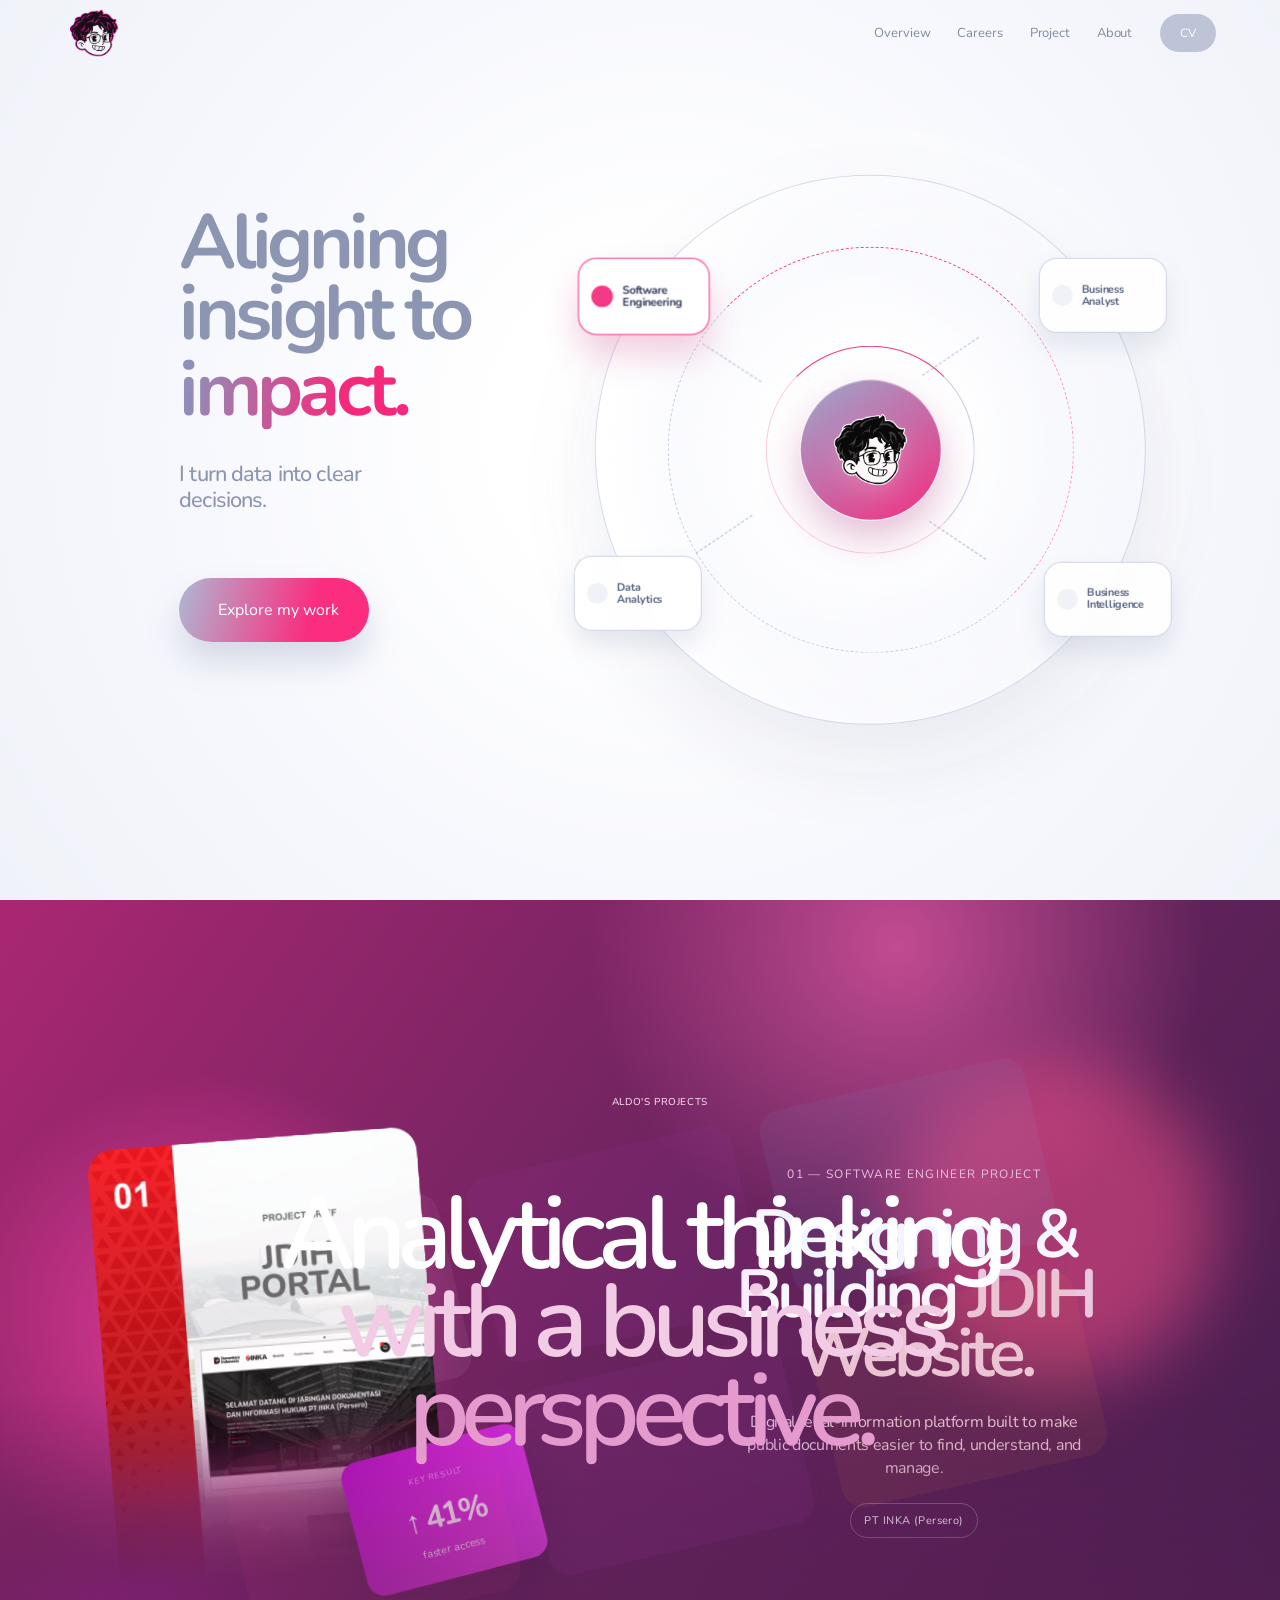
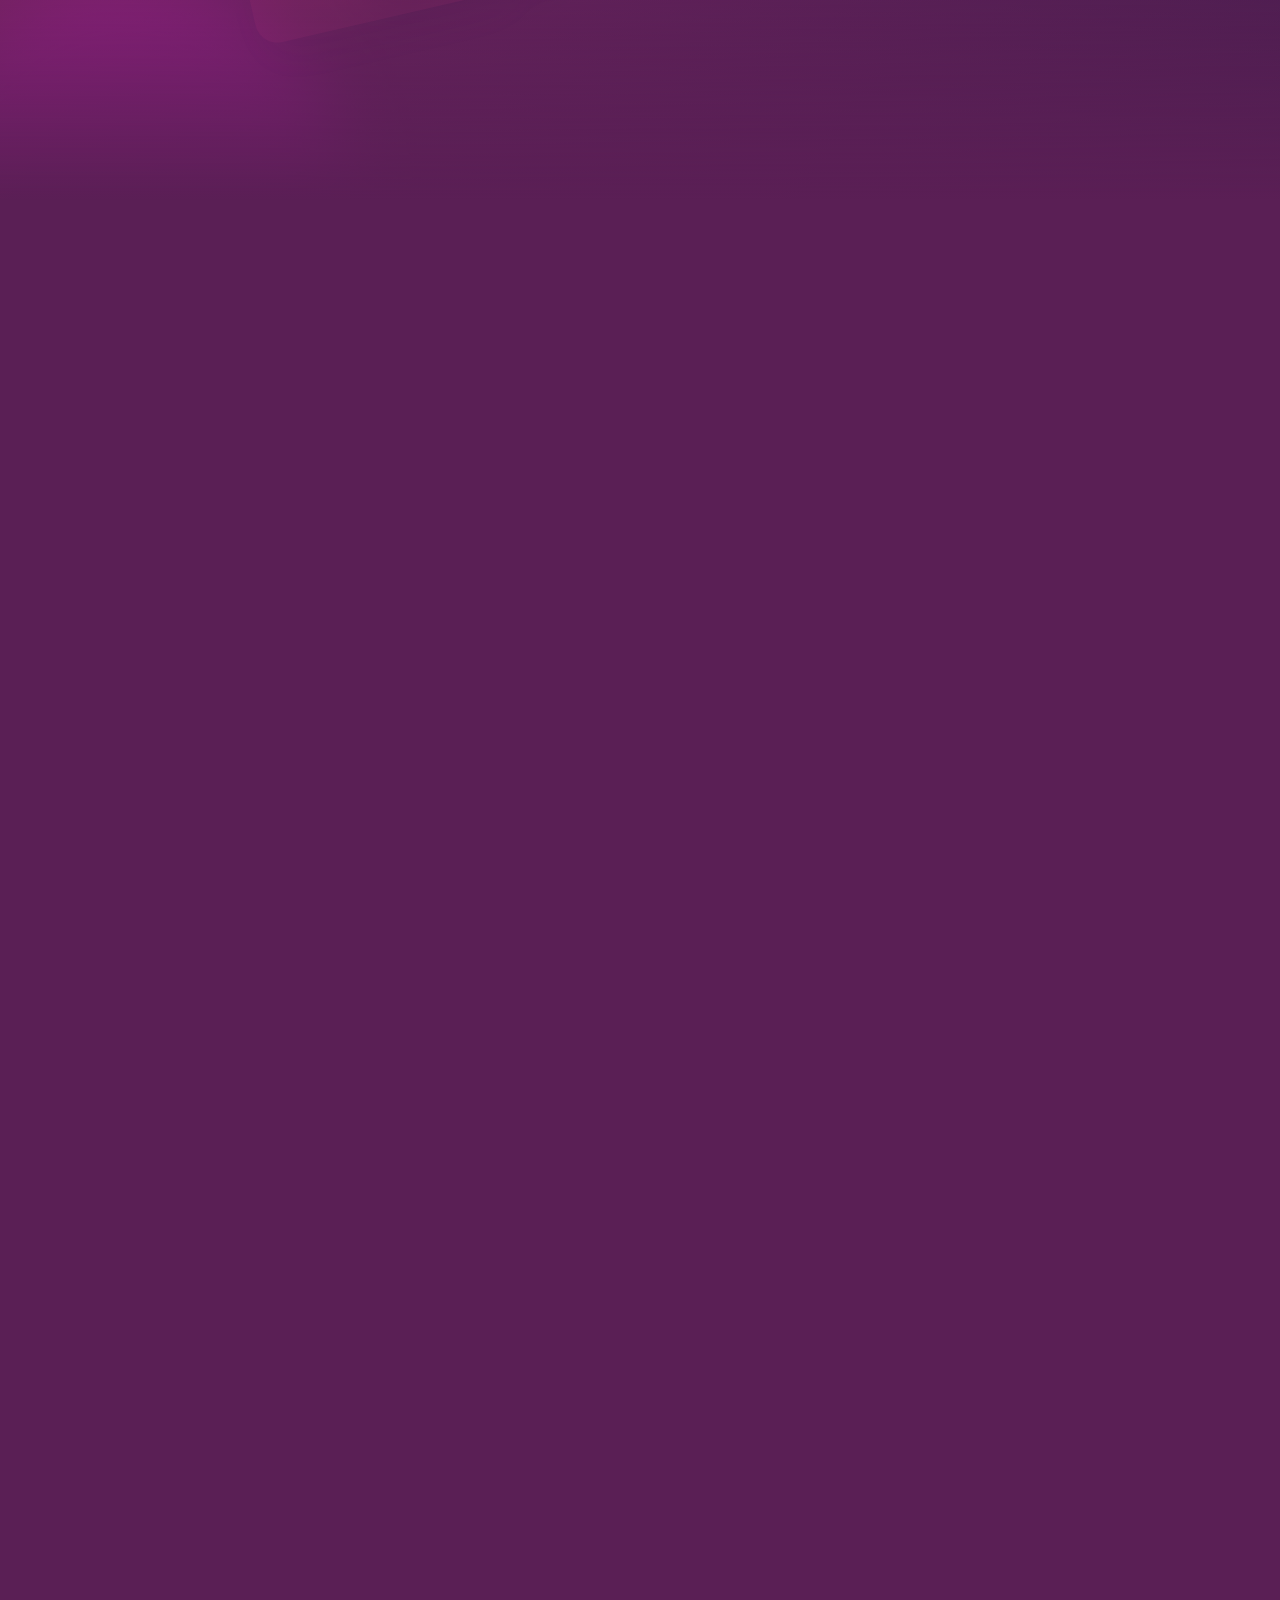
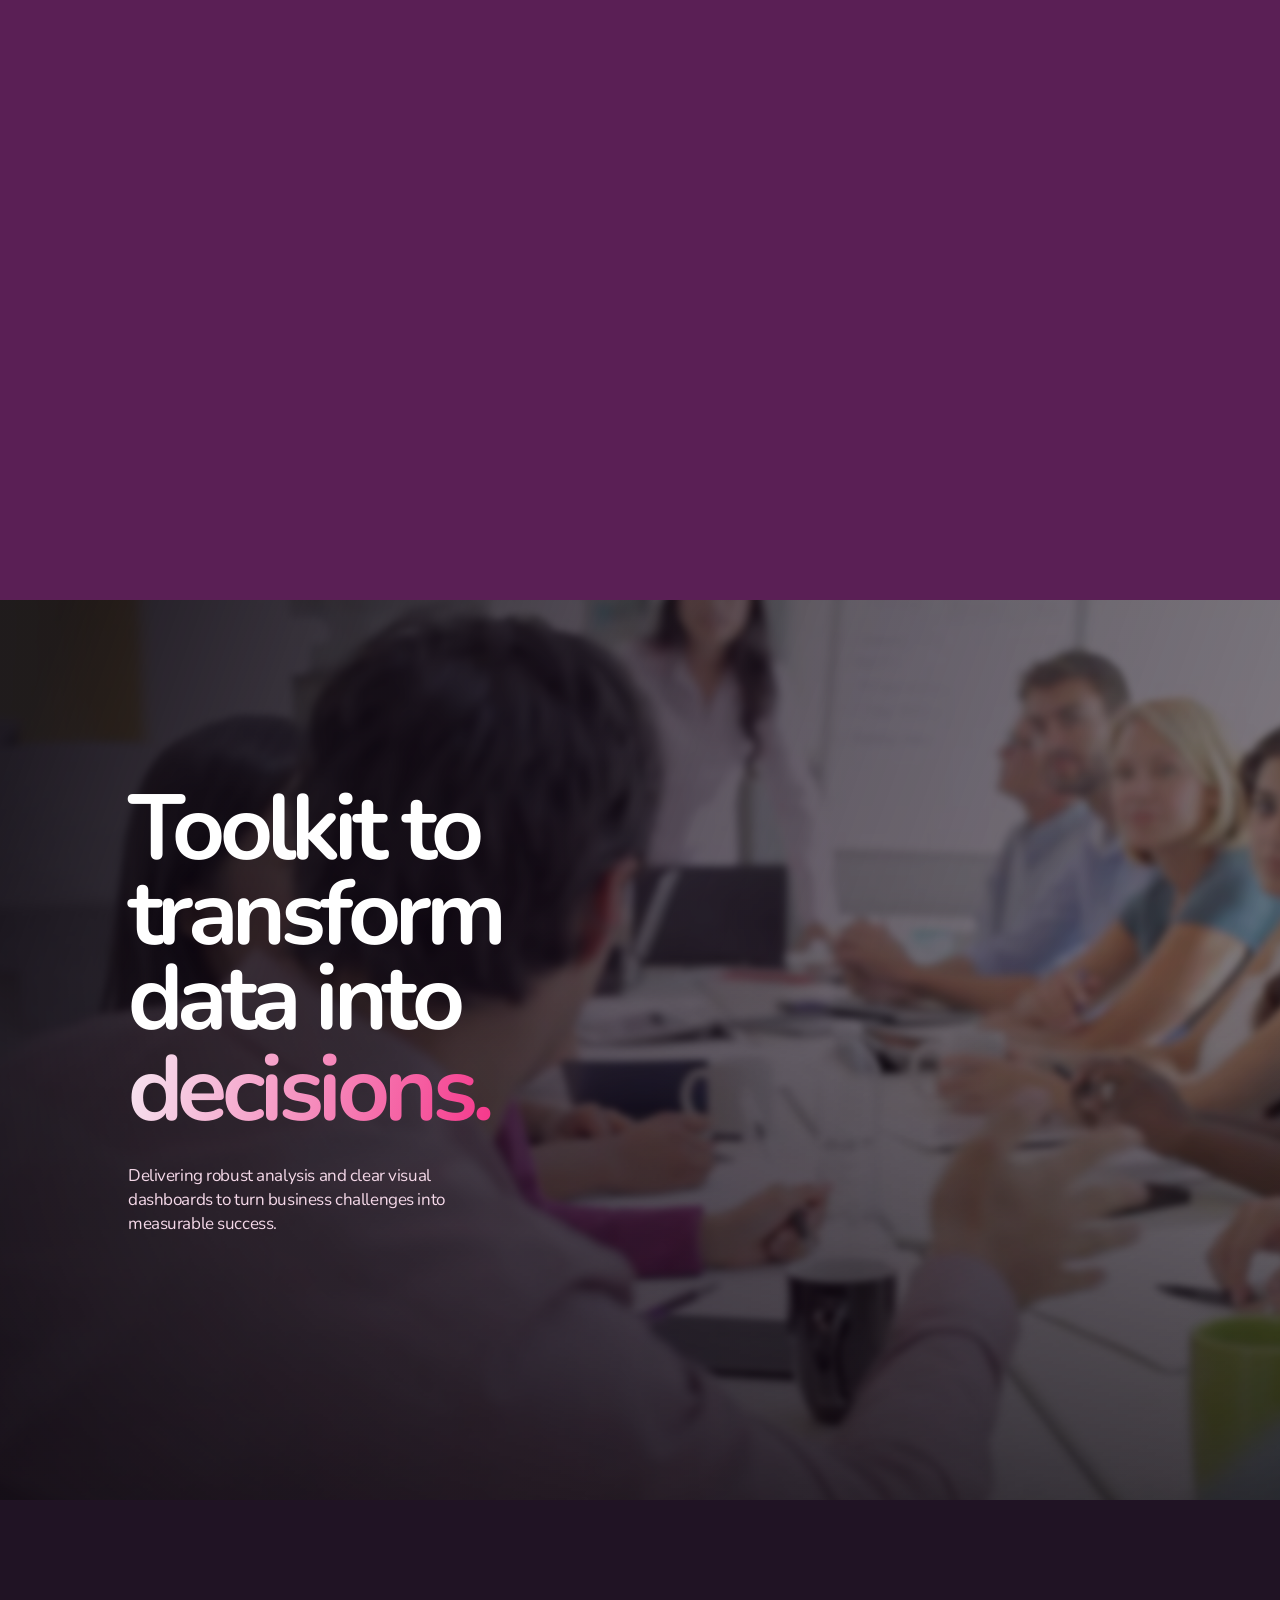
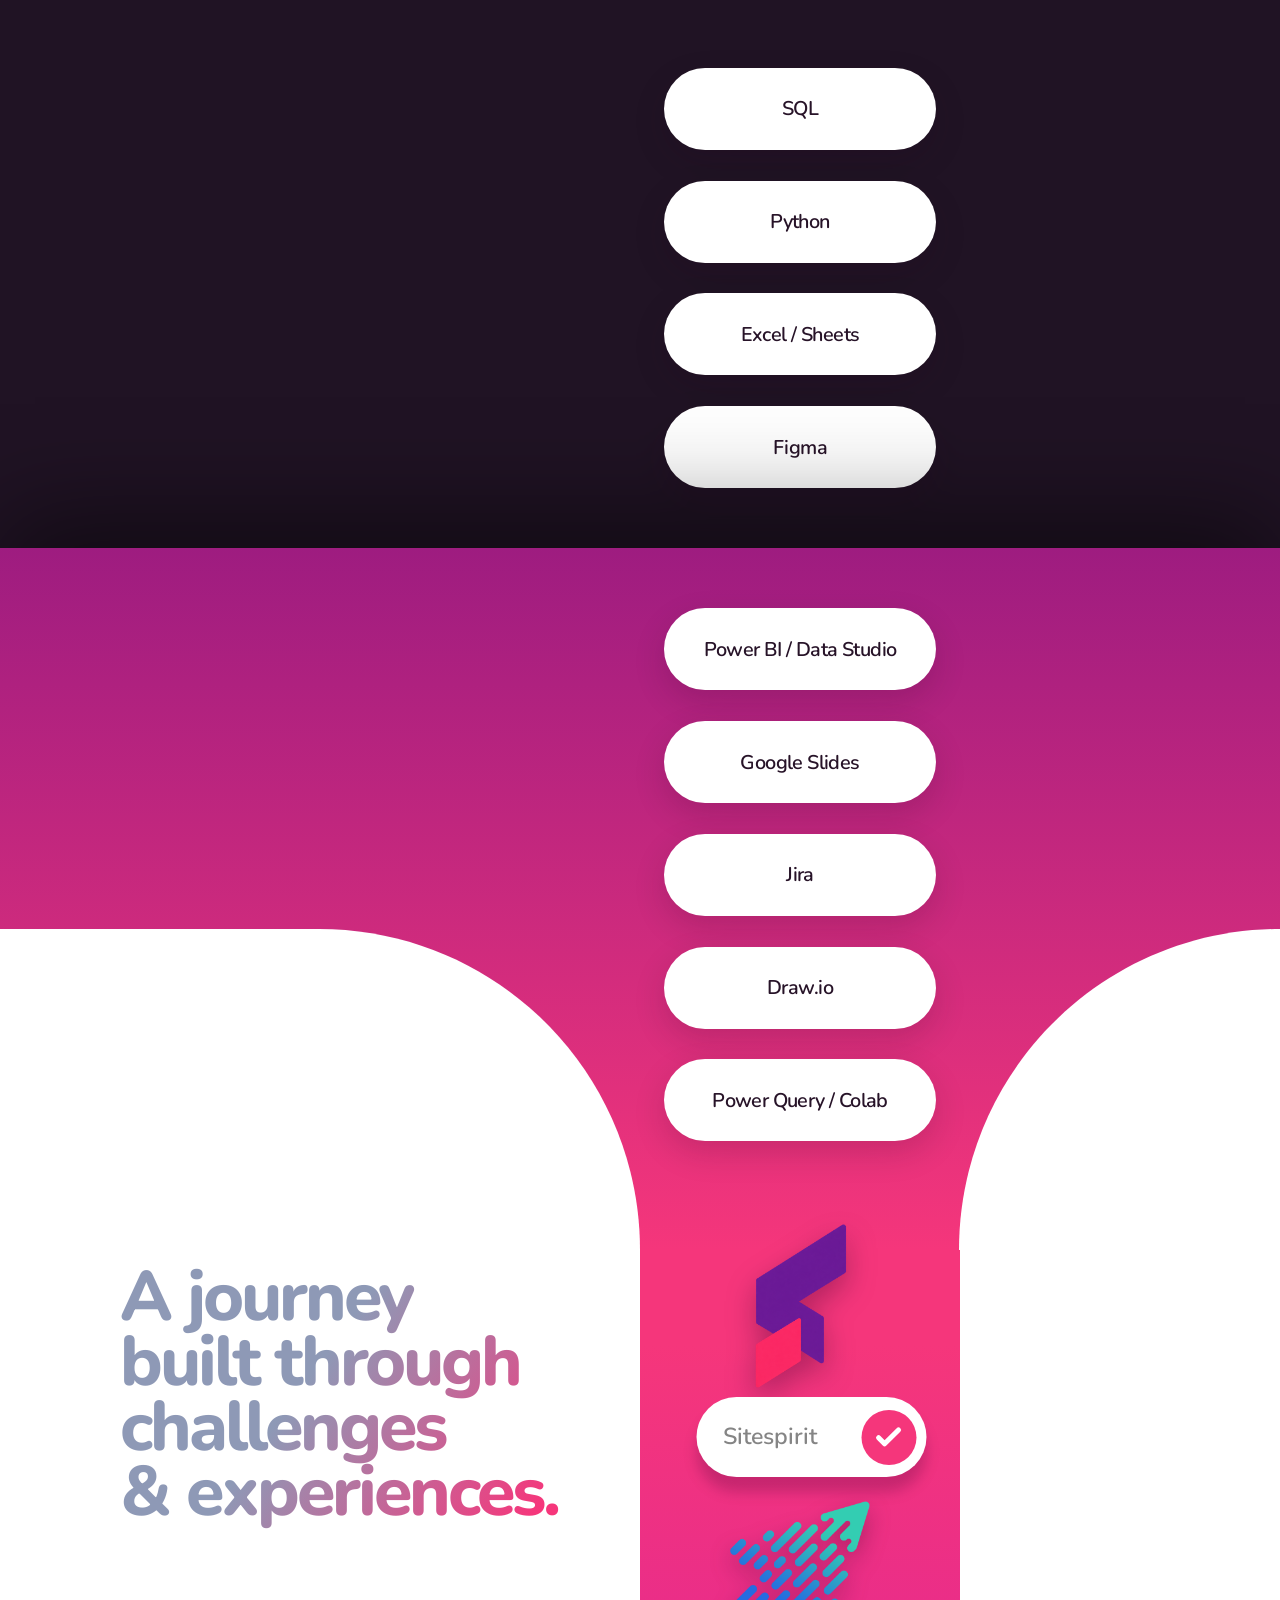
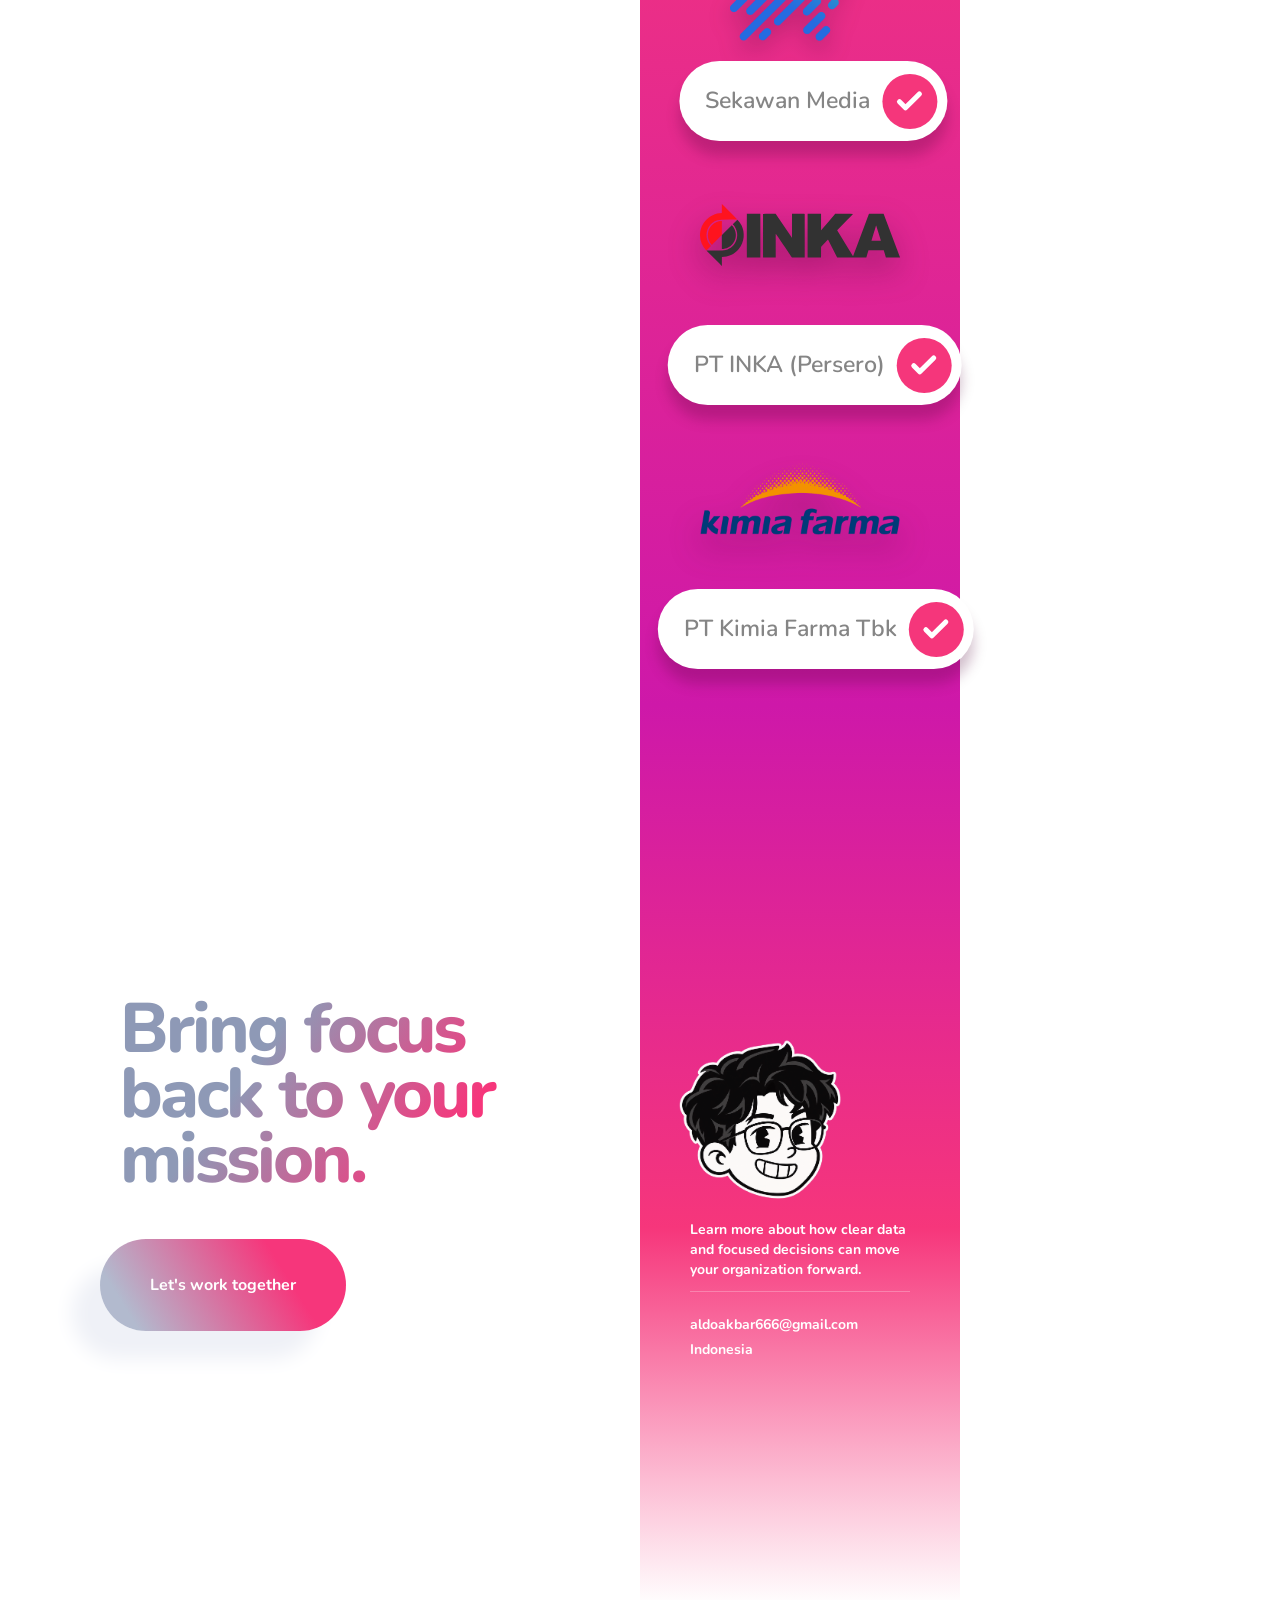
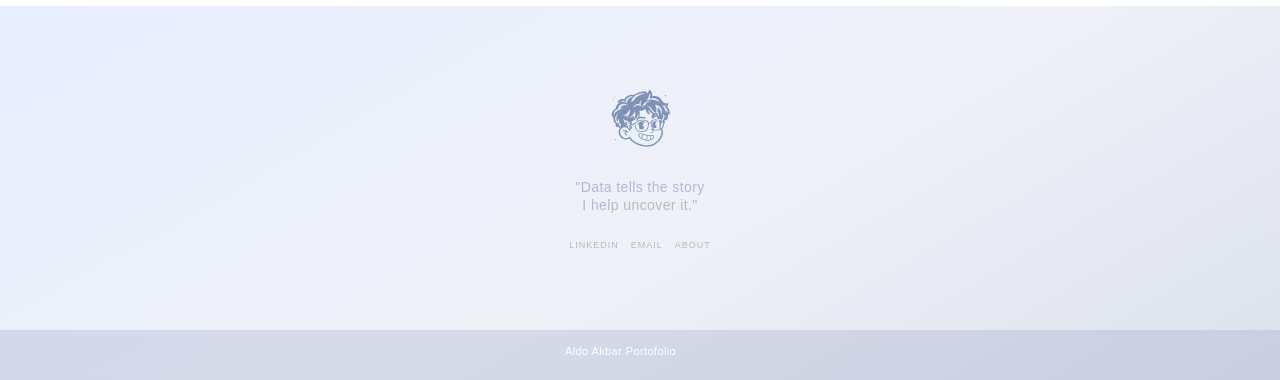
==== commit 5e3ce378: "Update portfolio pages and mobile navigation" ====
--- a/index.html
+++ b/index.html
@@ -15,10 +15,10 @@
       footer.career-footer{display:block;margin-top:0;color:initial}
       /* First scroll phase and project cards share one sticky section. */
       .project-showcase{height:500vh;min-height:3100px}
-      .project-entry{position:absolute;z-index:3;inset:0;display:grid;place-items:center;overflow:hidden;pointer-events:none;opacity:1;transition:opacity .35s ease}
+      .project-entry{position:absolute;z-index:3;inset:0;display:grid;place-items:center;overflow:hidden;pointer-events:none;opacity:1;transition:opacity .55s ease}
       .project-entry::after{content:"";position:absolute;inset:0;background:linear-gradient(to bottom,transparent 55%,#5a1f55 100%);pointer-events:none}
       .project-entry .intro-copy{position:relative;z-index:2}.project-entry .intro-count{z-index:2}.project-entry .intro-grid{z-index:1}
-      .project-stage,.project-progress,.project-scroll-note{opacity:0;transition:opacity .4s ease}
+      .project-stage,.project-progress,.project-scroll-note{opacity:0;transition:opacity .55s ease}
       .projects-started .project-entry{opacity:0}.projects-started .project-stage,.projects-started .project-progress,.projects-started .project-scroll-note{opacity:1}
       .project-stage{transition-delay:.08s}.project-progress{transition-delay:.16s}
       @media(max-width:700px){.project-showcase{height:500vh;min-height:2800px}.project-entry .intro-copy{padding:0 20px}.project-entry .intro-copy h2{font-size:clamp(3.2rem,14vw,5.5rem)}.project-entry .intro-grid{grid-template-columns:repeat(3,140px);grid-template-rows:repeat(2,100px);gap:16px}.project-entry .intro-count{right:22px;bottom:5vh;font-size:9px}}
@@ -32,7 +32,21 @@
         <img src="assets/img/brand/logo%20icon%20aldo%20outline%20warna_no_bg.png" alt="Logo aldo" />
       </a>
       <nav class="nav-links" aria-label="Primary navigation"><a href="#top">Overview</a><a href="./html/careers.html">Careers</a><a href="./html/project.html">Project</a><a href="./html/about.html">About</a></nav>
-      <a class="nav-contact" href="mailto:hello@yourname.com">CV <span>↗</span></a>
+      <a class="nav-contact" href="mailto:aldoakbar666@gmail.com?subject=CV%20Request">CV <span>↗</span></a>
+      <button class="mobile-menu-toggle" type="button" aria-label="Open menu" aria-expanded="false">
+        <span></span>
+        <span></span>
+        <span></span>
+      </button>
+      <div class="mobile-menu" aria-hidden="true">
+        <nav class="mobile-menu__nav" aria-label="Mobile navigation">
+          <a href="#top">Overview</a>
+          <a href="./html/careers.html">Careers</a>
+          <a href="./html/project.html">Project</a>
+          <a href="./html/about.html">About</a>
+          <a href="mailto:aldoakbar666@gmail.com?subject=CV%20Request">CV</a>
+        </nav>
+      </div>
     </header>
 <!-- Section 01 (Hero)-->
     <main id="top">
@@ -41,7 +55,7 @@
            <div class="hero-mark"></div>
           <h1>Aligning<br />insight to<br /><span>impact.</span></h1>
           <p>I turn data into clear<br />decisions.</p>
-          <a class="hero-cta" href="#work">Explore my work <span>↓</span></a>
+          <a class="hero-cta" href="#work">Explore my work</a>
         </div>
         <div class="data-stage project-constellation" aria-label="Interactive project constellation">
           <div class="constellation-orbit">
@@ -181,6 +195,36 @@
         node.addEventListener('mouseenter', updatePreview);
         node.addEventListener('focus', updatePreview);
       });
+
+      const mobileMenuToggle = document.querySelector('.mobile-menu-toggle');
+      const mobileMenu = document.querySelector('.mobile-menu');
+
+      if (mobileMenuToggle && mobileMenu) {
+        const closeMobileMenu = () => {
+          mobileMenuToggle.classList.remove('is-open');
+          mobileMenu.classList.remove('is-open');
+          mobileMenuToggle.setAttribute('aria-expanded', 'false');
+          mobileMenu.setAttribute('aria-hidden', 'true');
+        };
+
+        mobileMenuToggle.addEventListener('click', () => {
+          const isOpen = mobileMenuToggle.classList.toggle('is-open');
+          mobileMenu.classList.toggle('is-open', isOpen);
+          mobileMenuToggle.setAttribute('aria-expanded', String(isOpen));
+          mobileMenu.setAttribute('aria-hidden', String(!isOpen));
+        });
+
+        mobileMenu.querySelectorAll('a').forEach((link) => {
+          link.addEventListener('click', closeMobileMenu);
+        });
+
+        document.addEventListener('click', (event) => {
+          const target = event.target;
+          if (!mobileMenu.contains(target) && !mobileMenuToggle.contains(target)) {
+            closeMobileMenu();
+          }
+        });
+      }
     </script>
   </body>
 </html>
--- a/style.css
+++ b/style.css
@@ -2,7 +2,7 @@
 @media(max-width:700px){.nav{padding:0 20px}.nav-center{display:none}.section{padding-left:20px;padding-right:20px}.hero{min-height:720px;padding-top:21vh}.hero h1,.hero em{font-size:clamp(3.7rem,17vw,5.8rem)}.orb-one{width:78vw;height:78vw;top:48%}.orb-two{width:97vw;height:97vw;top:48%}.hero-chart svg{height:100px}.hero-bottom{bottom:7vh}.hero-bottom p{font-size:16px}.statement{min-height:670px}.statement h2,.work h2,.toolkit h2,.contact h2{font-size:clamp(3.1rem,14.7vw,5rem)}.statement-copy{font-size:17px}.metrics{padding-top:90px;padding-bottom:90px}.metrics-top{margin-bottom:42px}.metric-grid{grid-template-columns:1fr}.metric-card{height:305px;border-radius:20px}.work{padding-top:90px;padding-bottom:90px}.work-heading{margin-bottom:42px}.project{min-height:540px;padding:28px;grid-template-columns:1fr auto;border-radius:21px}.project-visual{grid-row:2;grid-column:1/3;height:190px}.project h3{font-size:3.5rem;margin:30px 0 16px}.toolkit{padding-top:90px;padding-bottom:90px}.toolkit-layout{display:block}.toolkit h2{margin-top:45px}.tool-list{margin-top:50px}.contact{padding-top:110px;min-height:680px}.contact h2{margin-top:30px}.email{font-size:1.5rem}footer{font-size:8px;flex-wrap:wrap;gap:12px;justify-content:center}.marquee{bottom:6vh}}
 
 /* Light editorial hero: original data-analyst interpretation of the supplied composition. */
-.nav{position:fixed;top:0;left:0;inset-inline:auto;width:100%;height:66px;padding:0 max(24px,5vw);transform:none;border:0;border-bottom:1px solid transparent;border-radius:0;background:transparent;color:#8891aa;transition:background .35s ease,border-color .35s ease,box-shadow .35s ease,backdrop-filter .35s ease}.nav.scrolled{background:rgba(255,255,255,.62);border-bottom-color:rgba(255,255,255,.8);box-shadow:0 9px 28px rgba(76,88,120,.11);-webkit-backdrop-filter:blur(18px) saturate(145%);backdrop-filter:blur(18px) saturate(145%)}.nav .brand{color:#f43a86;font-size:25px;font-style:italic;font-weight:800;letter-spacing:-.11em}.nav .brand span{display:none}.nav-links{display:flex;align-items:center;gap:27px;margin-left:auto;margin-right:28px}.nav-links a{color:#818aa2;text-decoration:none;font-size:13px;transition:color .2s}.nav-links a:hover{color:#f43a86}.nav-contact{background:#bdc4d7;border:0;color:#fff;padding:11px 20px;border-radius:99px;font-size:12px;transition:background .2s,transform .2s}.nav-contact:hover{background:#f43a86;transform:scale(1.03)}.hero{height:max(760px,100svh);min-height:760px;padding:0;overflow:hidden;text-align:left;background:radial-gradient(circle at 52% 48%,#fff 0 20%,#f7f8fd 58%,#f0f2f9 100%);color:#8c95b1}.hero-copy{position:relative;z-index:3;width:min(510px,41vw);padding-top:21vh;margin-left:max(22px,14vw)}.hero-mark{font-size:31px;line-height:1;font-weight:800;font-style:italic;letter-spacing:-.11em;color:#b8c0d8;margin:0 0 19px}.hero-copy h1{margin:0;font-size:clamp(4rem,6vw,6.8rem);font-weight:700;letter-spacing:-.06em;line-height:.92;overflow:visible}.hero-copy h1 span{display:inline-block;padding-right:.03em;line-height:1.02;transform:translateY(.02em);background:linear-gradient(100deg,#8798bf,#f5297b 72%);-webkit-background-clip:text;background-clip:text;color:transparent}.hero-copy p{font-size:clamp(1.25rem,1.7vw,1.9rem);font-weight:500;line-height:1.2;letter-spacing:-.04em;margin:33px 0 0}.hero-cta{display:inline-flex;align-items:center;gap:33px;margin-top:65px;padding:21px 30px 21px 39px;border-radius:99px;color:#fff;text-decoration:none;background:linear-gradient(105deg,#aeb8d3,#fa2d7f 69%);box-shadow:0 20px 32px #7b88ab44;font-size:16px;transition:transform .25s,box-shadow .25s}.hero-cta:hover{transform:translateY(-3px);box-shadow:0 27px 37px #7b88ab55}.hero-cta span{font-size:22px}.data-stage{position:absolute;z-index:1;inset:0;perspective:1200px;pointer-events:none}.data-window{width:94vw;height:70vw;max-height:860px;position:absolute;left:32%;top:42%;transform:rotateX(57deg) rotateZ(-17deg);transform-origin:center;border:1px solid #e3e6f0;background:#fff;box-shadow:10px 20px 65px #8290ae22;opacity:.74}.window-top{height:42px;display:flex;align-items:center;padding:0 16px;gap:7px;border-bottom:1px solid #e8eaf2;color:#a8b0c6;font-size:8px;letter-spacing:.07em}.window-top i{width:7px;height:7px;border-radius:50%;background:#dfe3ed}.window-top b{margin-left:16px;font-weight:500}.window-top span{margin-left:auto}.window-side{width:130px;height:100%;border-right:1px solid #e8eaf2;padding:70px 16px}.window-side b{display:block;margin-bottom:30px;font-size:9px;font-weight:500;color:#c2c8d9}.window-content{position:absolute;left:131px;right:0;top:42px;bottom:0;padding:55px}.content-line{height:15px;width:42%;border-radius:20px;background:#edf0f6;margin-bottom:24px}.content-grid{display:grid;grid-template-columns:repeat(4,1fr);gap:17px}.content-grid i{height:115px;border-radius:10px;background:linear-gradient(135deg,#e6eaf3,#f8f9fd)}.content-grid i:nth-child(2),.content-grid i:nth-child(7){background:#dce1ee}.insight-card{position:absolute;z-index:3;left:55%;top:29%;width:220px;height:260px;padding:25px;border-radius:35px;background:#fff;box-shadow:0 28px 58px #8391b344;color:#8b95b3;transform:rotate(-2deg)}.insight-card small{font-size:9px;letter-spacing:.08em}.insight-card strong{display:block;color:#f52f80;font-size:57px;line-height:.8;text-align:center;margin-top:34px}.insight-card p{font-size:22px;line-height:.96;font-weight:700;letter-spacing:-.05em;margin:11px 0}.insight-card span{font-size:10px}.metric-float{position:absolute;z-index:2;left:51%;top:65%;width:310px;padding:22px 25px;border-radius:16px;background:linear-gradient(135deg,#bb16d5,#e251fa);color:#fff;box-shadow:0 25px 50px #9e2bc45c;transform:rotate(-17deg)}.metric-float span{font-size:9px;letter-spacing:.06em;opacity:.86}.metric-float b{display:block;font-size:38px;letter-spacing:-.07em;margin-top:10px}.metric-float i{position:absolute;right:27px;bottom:25px;width:50px;height:28px;border-top:2px solid #fff;border-radius:50%;transform:rotate(-14deg)}
+.nav{position:fixed;top:0;left:0;inset-inline:auto;width:100%;height:66px;padding:0 max(24px,5vw);transform:none;border:0;border-bottom:1px solid transparent;border-radius:0;background:transparent;color:#8891aa;transition:background .35s ease,border-color .35s ease,box-shadow .35s ease,backdrop-filter .35s ease}.nav.scrolled{background:rgba(255,255,255,.62);border-bottom-color:rgba(255,255,255,.8);box-shadow:0 9px 28px rgba(76,88,120,.11);-webkit-backdrop-filter:blur(18px) saturate(145%);backdrop-filter:blur(18px) saturate(145%)}.nav .brand{color:#f43a86;font-size:25px;font-style:italic;font-weight:800;letter-spacing:-.11em}.nav .brand span{display:none}.nav-links{display:flex;align-items:center;gap:27px;margin-left:auto;margin-right:28px}.nav-links a{color:#818aa2;text-decoration:none;font-size:13px;transition:color .2s}.nav-links a:hover{color:#f43a86}.nav-contact{background:#bdc4d7;border:0;color:#fff;padding:11px 20px;border-radius:99px;font-size:12px;transition:background .2s,transform .2s}.nav-contact:hover{background:#f43a86;transform:scale(1.03)}.mobile-menu-toggle{display:none}.mobile-menu{display:none}.hero{height:max(760px,100svh);min-height:760px;padding:0;overflow:hidden;text-align:left;background:radial-gradient(circle at 52% 48%,#fff 0 20%,#f7f8fd 58%,#f0f2f9 100%);color:#8c95b1}.hero-copy{position:relative;z-index:3;width:min(510px,41vw);padding-top:21vh;margin-left:max(22px,14vw)}.hero-mark{font-size:31px;line-height:1;font-weight:800;font-style:italic;letter-spacing:-.11em;color:#b8c0d8;margin:0 0 19px}.hero-copy h1{margin:0;font-size:clamp(4rem,6vw,6.8rem);font-weight:700;letter-spacing:-.06em;line-height:.92;overflow:visible}.hero-copy h1 span{display:inline-block;padding-right:.03em;line-height:1.02;transform:translateY(.02em);background:linear-gradient(100deg,#8798bf,#f5297b 72%);-webkit-background-clip:text;background-clip:text;color:transparent}.hero-copy p{font-size:clamp(1.25rem,1.7vw,1.9rem);font-weight:500;line-height:1.2;letter-spacing:-.04em;margin:33px 0 0}.hero-cta{display:inline-flex;align-items:center;gap:33px;margin-top:65px;padding:21px 30px 21px 39px;border-radius:99px;color:#fff;text-decoration:none;background:linear-gradient(105deg,#aeb8d3,#fa2d7f 69%);box-shadow:0 20px 32px #7b88ab44;font-size:16px;transition:transform .25s,box-shadow .25s}.hero-cta:hover{transform:translateY(-3px);box-shadow:0 27px 37px #7b88ab55}.hero-cta span{font-size:22px}.data-stage{position:absolute;z-index:1;inset:0;perspective:1200px;pointer-events:none}.data-window{width:94vw;height:70vw;max-height:860px;position:absolute;left:32%;top:42%;transform:rotateX(57deg) rotateZ(-17deg);transform-origin:center;border:1px solid #e3e6f0;background:#fff;box-shadow:10px 20px 65px #8290ae22;opacity:.74}.window-top{height:42px;display:flex;align-items:center;padding:0 16px;gap:7px;border-bottom:1px solid #e8eaf2;color:#a8b0c6;font-size:8px;letter-spacing:.07em}.window-top i{width:7px;height:7px;border-radius:50%;background:#dfe3ed}.window-top b{margin-left:16px;font-weight:500}.window-top span{margin-left:auto}.window-side{width:130px;height:100%;border-right:1px solid #e8eaf2;padding:70px 16px}.window-side b{display:block;margin-bottom:30px;font-size:9px;font-weight:500;color:#c2c8d9}.window-content{position:absolute;left:131px;right:0;top:42px;bottom:0;padding:55px}.content-line{height:15px;width:42%;border-radius:20px;background:#edf0f6;margin-bottom:24px}.content-grid{display:grid;grid-template-columns:repeat(4,1fr);gap:17px}.content-grid i{height:115px;border-radius:10px;background:linear-gradient(135deg,#e6eaf3,#f8f9fd)}.content-grid i:nth-child(2),.content-grid i:nth-child(7){background:#dce1ee}.insight-card{position:absolute;z-index:3;left:55%;top:29%;width:220px;height:260px;padding:25px;border-radius:35px;background:#fff;box-shadow:0 28px 58px #8391b344;color:#8b95b3;transform:rotate(-2deg)}.insight-card small{font-size:9px;letter-spacing:.08em}.insight-card strong{display:block;color:#f52f80;font-size:57px;line-height:.8;text-align:center;margin-top:34px}.insight-card p{font-size:22px;line-height:.96;font-weight:700;letter-spacing:-.05em;margin:11px 0}.insight-card span{font-size:10px}.metric-float{position:absolute;z-index:2;left:51%;top:65%;width:310px;padding:22px 25px;border-radius:16px;background:linear-gradient(135deg,#bb16d5,#e251fa);color:#fff;box-shadow:0 25px 50px #9e2bc45c;transform:rotate(-17deg)}.metric-float span{font-size:9px;letter-spacing:.06em;opacity:.86}.metric-float b{display:block;font-size:38px;letter-spacing:-.07em;margin-top:10px}.metric-float i{position:absolute;right:27px;bottom:25px;width:50px;height:28px;border-top:2px solid #fff;border-radius:50%;transform:rotate(-14deg)}
 
 /* Hero project constellation */
 .project-constellation{z-index:2;pointer-events:auto;perspective:none}.constellation-orbit{position:absolute;left:68%;top:50%;width:min(43vw,610px);height:min(43vw,610px);min-width:430px;min-height:430px;transform:translate(-50%,-50%);border:1px solid rgba(164,176,209,.45);border-radius:50%;background:radial-gradient(circle,rgba(255,255,255,.96) 0 20%,rgba(247,248,253,.62) 49%,rgba(255,255,255,0) 70%);box-shadow:0 0 0 48px rgba(255,255,255,.18),0 35px 75px rgba(104,116,154,.14)}.constellation-orbit::before,.constellation-orbit::after{content:"";position:absolute;border:1px dashed rgba(166,174,201,.62);border-radius:50%}.constellation-orbit::before{inset:13%}.constellation-orbit::after{inset:31%;border-style:solid;border-color:rgba(244,58,134,.25)}.constellation-core{position:absolute;z-index:2;left:50%;top:50%;display:grid;width:142px;height:142px;place-items:center;align-content:center;border:1px solid rgba(255,255,255,.88);border-radius:50%;background:linear-gradient(145deg,#9ba9cd,#f52c80);box-shadow:0 18px 37px rgba(180,69,139,.34),inset 0 1px 1px rgba(255,255,255,.45);color:#fff;transform:translate(-50%,-50%)}.constellation-core span,.constellation-core small{font-size:8px;font-weight:600;letter-spacing:.13em}.constellation-core b{font-size:52px;line-height:.78;letter-spacing:-.12em}.constellation-node{position:absolute;z-index:3;display:flex;width:128px;min-height:75px;padding:11px 12px;align-items:center;gap:9px;border:1px solid rgba(169,178,206,.55);border-radius:18px;background:rgba(255,255,255,.86);box-shadow:0 14px 25px rgba(109,118,151,.15);color:#56617f;text-decoration:none;backdrop-filter:blur(10px);transition:transform .25s ease,box-shadow .25s ease,border-color .25s ease,background .25s ease}.constellation-node::before{content:"";position:absolute;z-index:-1;width:68px;border-top:1px dashed rgba(157,166,198,.75);transform-origin:left}.constellation-node span{display:grid;width:21px;height:21px;flex:0 0 21px;place-items:center;border-radius:50%;background:#f0f2f8;color:#f43a86;font-size:8px;font-weight:700}.constellation-node strong{font-size:11px;line-height:1.08;letter-spacing:-.025em}.constellation-node:hover,.constellation-node:focus-visible,.constellation-node.is-active{border-color:#f43a86;background:#fff;box-shadow:0 19px 33px rgba(211,54,131,.24);color:#303a59;outline:0;transform:translateY(-5px) scale(1.03)}.constellation-node:hover span,.constellation-node:focus-visible span,.constellation-node.is-active span{background:#f43a86;color:#fff}.node-jdih{left:-3%;top:16%}.node-jdih::before{right:-62px;bottom:-10px;transform:rotate(33deg)}.node-kf{right:-4%;top:15%}.node-kf::before{left:-61px;bottom:-6px;transform:rotate(146deg)}.node-gaikindo{right:-5%;bottom:16%}.node-gaikindo::before{left:-59px;top:-4px;transform:rotate(214deg)}.node-ai{left:-4%;bottom:17%}.node-ai::before{right:-63px;top:-4px;transform:rotate(-34deg)}.constellation-preview{position:absolute;z-index:4;left:calc(68% + min(21.5vw,305px) - 45px);bottom:8%;width:230px;padding:18px 20px;border:1px solid rgba(194,201,220,.7);border-radius:18px;background:rgba(255,255,255,.82);box-shadow:0 20px 45px rgba(98,109,145,.17);color:#6f7892;backdrop-filter:blur(13px);transition:transform .25s ease}.constellation-preview__number{float:right;color:#f43a86;font-size:15px;font-weight:700}.constellation-preview small{display:block;padding-right:24px;font-size:8px;font-weight:700;letter-spacing:.1em}.constellation-preview strong{display:block;margin-top:8px;color:#4e5876;font-size:21px;letter-spacing:-.06em;line-height:1}.constellation-preview p{margin:9px 0 12px;font-size:10px;line-height:1.38;letter-spacing:-.01em}.constellation-preview em{font-size:8px;font-style:normal;letter-spacing:.05em;color:#a0a9bd}
@@ -14,7 +14,7 @@
 @keyframes constellation-core-pulse{0%,100%{box-shadow:0 18px 37px rgba(180,69,139,.34),inset 0 1px 1px rgba(255,255,255,.45)}50%{box-shadow:0 23px 48px rgba(180,69,139,.48),0 0 0 12px rgba(245,44,128,.08),inset 0 1px 1px rgba(255,255,255,.45)}}
 .constellation-orbit::before{border-top-color:#f43a86;border-right-color:rgba(244,58,134,.5);animation:constellation-ring-spin 20s linear infinite}.constellation-orbit::after{border-top-color:#f43a86;border-right-color:rgba(155,169,205,.58);animation:constellation-ring-spin 13s linear infinite reverse}.constellation-core{animation:constellation-core-pulse 3.6s ease-in-out infinite}.constellation-orbit:has(.constellation-node:hover)::before,.constellation-orbit:has(.constellation-node:hover)::after,.constellation-orbit:has(.constellation-node:focus-visible)::before,.constellation-orbit:has(.constellation-node:focus-visible)::after{animation-play-state:paused}@media(prefers-reduced-motion:reduce){.constellation-orbit::before,.constellation-orbit::after,.constellation-core{animation:none}}
 .constellation-preview{visibility:hidden;opacity:0;transform:translateY(12px);pointer-events:none}.project-constellation:has(.constellation-node:hover) .constellation-preview,.project-constellation:has(.constellation-node:focus-visible) .constellation-preview{visibility:visible;opacity:1;transform:translateY(0)}
-@media(max-width:700px){.nav{top:0;width:100%;height:56px;padding:0 16px;border-radius:0}.nav .brand{font-size:22px}.nav-links{display:none}.nav-contact{padding:9px 14px;font-size:10px}.hero{height:780px;min-height:780px}.hero-copy{width:auto;margin-left:28px;padding-top:150px}.hero-mark{font-size:24px;margin-bottom:14px}.hero-copy h1{font-size:clamp(3.6rem,16vw,5.2rem)}.hero-copy p{font-size:1.3rem;margin-top:24px}.hero-cta{margin-top:35px;padding:16px 22px 16px 27px;font-size:14px}.data-window{width:150vw;height:128vw;left:12%;top:59%;transform:rotateX(58deg) rotateZ(-17deg)}.window-side{width:85px;padding:44px 10px}.window-content{left:86px;padding:28px}.content-grid{gap:9px}.content-grid i{height:65px}.insight-card{left:56%;top:51%;width:150px;height:178px;padding:18px;border-radius:24px}.insight-card strong{font-size:39px;margin-top:21px}.insight-card p{font-size:16px;margin:8px 0}.insight-card span{font-size:8px}.metric-float{left:35%;top:72%;width:210px;padding:15px 17px}.metric-float b{font-size:27px;margin-top:6px}.metric-float i{right:17px;bottom:18px;width:35px}.window-top{height:30px}.window-content{top:30px}.window-side{padding-top:35px}.window-side b{font-size:6px;margin-bottom:17px}}
+@media(max-width:700px){.nav{top:0;width:100%;height:56px;padding:0 16px;border-radius:0}.nav .brand{font-size:22px}.nav-links{display:none}.nav-contact{display:none}.mobile-menu-toggle{display:inline-flex;align-items:center;justify-content:center;flex-direction:column;gap:5px;width:28px;height:28px;padding:0;border:0;border-radius:0;background:transparent;cursor:pointer;z-index:20;box-shadow:none}.mobile-menu-toggle span{display:block;width:22px;height:2px;border-radius:99px;background:#f43a86;transition:transform .2s ease,opacity .2s ease}.mobile-menu-toggle.is-open span:nth-child(1){transform:translateY(7px) rotate(45deg)}.mobile-menu-toggle.is-open span:nth-child(2){opacity:0}.mobile-menu-toggle.is-open span:nth-child(3){transform:translateY(-7px) rotate(-45deg)}.mobile-menu{position:fixed;top:66px;left:16px;right:16px;display:block;max-height:0;overflow:hidden;opacity:0;pointer-events:none;border:1px solid rgba(149,160,191,.3);border-radius:18px;background:linear-gradient(180deg,rgba(255,255,255,.96),rgba(244,247,255,.96));backdrop-filter:blur(14px);box-shadow:0 20px 54px rgba(76,88,120,.18);z-index:20;transition:max-height .28s ease,opacity .24s ease,pointer-events .24s ease}.mobile-menu.is-open{max-height:280px;opacity:1;pointer-events:auto}.mobile-menu__nav{display:flex;flex-direction:column;padding:12px}.mobile-menu__nav a{padding:14px 12px;border-radius:12px;color:#41507a;text-decoration:none;font-size:14px;font-weight:700;letter-spacing:-.02em;transition:background .2s,color .2s}.mobile-menu__nav a:hover{background:rgba(244,58,134,.08);color:#f43a86}.mobile-menu__nav a + a{border-top:1px solid rgba(137,152,191,.25)}.mobile-menu__nav a:last-child{margin-top:4px;background:linear-gradient(135deg,#f43a86,#d855a8);color:#fff;box-shadow:0 10px 26px rgba(244,58,134,.24)}.hero{height:780px;min-height:780px}.hero-copy{width:auto;margin-left:28px;padding-top:150px}.hero-mark{font-size:24px;margin-bottom:14px}.hero-copy h1{font-size:clamp(3.6rem,16vw,5.2rem)}.hero-copy p{font-size:1.3rem;margin-top:24px}.hero-cta{margin-top:35px;padding:16px 22px 16px 27px;font-size:14px}.data-window{width:150vw;height:128vw;left:12%;top:59%;transform:rotateX(58deg) rotateZ(-17deg)}.window-side{width:85px;padding:44px 10px}.window-content{left:86px;padding:28px}.content-grid{gap:9px}.content-grid i{height:65px}.insight-card{left:56%;top:51%;width:150px;height:178px;padding:18px;border-radius:24px}.insight-card strong{font-size:39px;margin-top:21px}.insight-card p{font-size:16px;margin:8px 0}.insight-card span{font-size:8px}.metric-float{left:35%;top:72%;width:210px;padding:15px 17px}.metric-float b{font-size:27px;margin-top:6px}.metric-float i{right:17px;bottom:18px;width:35px}.window-top{height:30px}.window-content{top:30px}.window-side{padding-top:35px}.window-side b{font-size:6px;margin-bottom:17px}}
 
 /* Project scroll story */
 .project-showcase{display:block;overflow:visible;height:400vh;min-height:2500px;padding:0;background:#5a1f55;color:#fbf7ff}.project-sticky{height:100svh;min-height:650px;position:sticky;top:0;overflow:hidden;background:radial-gradient(circle at 16% 48%,#ea3b9a 0,transparent 22%),radial-gradient(circle at 70% 5%,#c24b91 0,transparent 25%),linear-gradient(125deg,#aa2772 0%,#6b245f 47%,#411d4c 100%)}.project-sticky:before,.project-sticky:after{content:"";position:absolute;border-radius:50%;filter:blur(35px);opacity:.55}.project-sticky:before{width:34vw;height:34vw;left:-7vw;bottom:-17vw;background:#d01bbf}.project-sticky:after{width:25vw;height:25vw;right:5vw;top:18vh;background:#ee4d88}.project-stage{width:min(1200px,90vw);height:100%;margin:auto;display:grid;grid-template-columns:42% 58%;align-items:center;position:relative;z-index:1}.project-content{position:relative;min-height:510px;padding-left:5vw;display:flex;flex-direction:column;justify-content:center}.project-content>.eyebrow{position:absolute;top:0;color:#f8d7eb;font-size:10px}.project-copy{position:absolute;left:5vw;right:0;text-align:center;opacity:0;transform:translateY(26px);pointer-events:none;will-change:opacity,transform;transition:opacity .5s ease,transform .65s cubic-bezier(.2,.7,.2,1)}.project-copy.is-active{opacity:1;transform:translateY(0);pointer-events:auto}.project-index{font-size:12px;letter-spacing:.11em;color:#f5c3df}.project-copy h2{margin:21px 0 27px;font-size:clamp(3rem,5.3vw,5.8rem);font-weight:650;letter-spacing:-.075em;line-height:.88}.project-copy h2 i{font-style:normal;color:#eac7df}.project-copy p{width:min(365px,90%);font-size:16px;line-height:1.45;letter-spacing:-.02em;color:#e9cce0;margin:0 auto 22px}.project-copy strong{display:inline-flex;width:max-content;padding:9px 13px;border:1px solid #ffffff4c;border-radius:99px;font-size:11px;font-weight:500;letter-spacing:.04em;color:#fff}.project-art{height:530px;position:relative;transform:translateY(15px);will-change:transform;transition:transform .55s ease}.project-document{width:330px;height:440px;position:absolute;left:8%;top:7%;display:flex;overflow:hidden;border-radius:25px;background:#fdfaff;box-shadow:0 30px 70px #24102b55;transform:rotate(-3deg);transition:transform .55s ease,background .55s ease}.document-tab{width:86px;padding-top:42px;text-align:center;background:linear-gradient(180deg,#ff2d8d,#c71e77);font-size:31px;font-weight:700;letter-spacing:-.07em;color:#fff}.document-content{flex:1;padding:41px 27px;color:#5e5870}.document-content small,.floating-chip small{font-size:8px;letter-spacing:.12em;color:#9c96aa}.art-title{display:block;margin-top:21px;font-size:31px;letter-spacing:-.07em;line-height:.88}.art-line{display:block;height:7px;border-radius:99px;background:#e9e6ef;margin-top:16px}.line-one{width:90%;margin-top:31px}.line-two{width:72%}.line-three{width:82%}.art-chart{position:absolute;left:27px;right:27px;bottom:34px;height:67px;display:flex;align-items:end;gap:8px}.art-chart span{display:block;flex:1;border-radius:6px 6px 1px 1px;background:#e3bed6}.art-chart span:nth-child(1){height:30%}.art-chart span:nth-child(2){height:58%}.art-chart span:nth-child(3){height:47%}.art-chart span:nth-child(4){height:76%}.art-chart span:nth-child(5){height:100%;background:#e83690}.floating-chip{position:absolute;z-index:2;right:3%;bottom:9%;width:185px;padding:20px;border-radius:17px;background:linear-gradient(135deg,#b610ca,#e942e7);box-shadow:0 21px 40px #35114255;transform:rotate(-13deg);transition:background .55s ease}.floating-chip small{color:#fff9}.floating-chip b{display:block;margin-top:10px;font-size:32px;letter-spacing:-.07em}.floating-chip span{font-size:11px;color:#fff}.project-progress{position:absolute;z-index:4;left:5vw;top:50%;transform:translateY(-50%);display:grid;gap:10px}.project-progress span{display:block;width:5px;height:27px;border-radius:9px;background:#ffffff45;transition:background .4s,height .4s}.project-progress span.is-active{height:47px;background:#fff}.project-scroll-note{position:absolute;z-index:4;right:5vw;bottom:4vh;margin:0;font-size:9px;letter-spacing:.12em;color:#f5cde1}.project-scroll-note span{font-size:16px;margin-left:5px}
@@ -215,3 +215,39 @@
 @media(max-width:700px){:root{--nav-logo-size:32px;--end-logo-size:5rem}}
 
 .career-footer{position:relative;z-index:2;background:linear-gradient(150deg,#e7eeff,#eff1f7 55%,#dbe0ec 104%);font-family:Inter,Arial,sans-serif}.career-footer__content{display:flex;flex-direction:column;align-items:center;padding:80px 24px}.career-footer__content>img{margin-bottom:30px;opacity:.63}.career-footer__content p{margin:0 0 26px;color:#b2bace;font-size:14px;line-height:18px;text-align:center}.career-footer nav{display:flex;gap:12px}.career-footer nav a{color:#b2bace;font-size:9px;letter-spacing:1px;text-decoration:none;text-transform:uppercase;transition:color .2s}.career-footer nav a:hover{color:#202633}.career-footer__bottom{min-height:50px;padding:15px 24px;background:rgba(146,158,189,.28)}.career-footer__bottom>div{display:flex;align-items:center;justify-content:space-between;width:min(150px,100%);margin:auto}.career-footer__bottom span{color:#fff;font-size:11px}.career-footer__bottom img{display:block}@media(max-width:700px){.career-footer__content{padding:55px 20px}.career-footer nav{gap:9px}.career-footer nav a{font-size:8px}.career-footer__bottom{padding-left:20px;padding-right:20px}}
+
+/* Mobile hero: keep the message and constellation as two clear, non-overlapping groups. */
+@media(max-width:700px){
+  .hero{height:780px;min-height:780px}
+  .hero-copy{margin-left:28px;padding-top:120px}
+  .hero-copy h1{font-size:clamp(3.35rem,15vw,4.6rem);line-height:.94}
+  .hero-copy p{margin-top:20px;font-size:1.2rem;line-height:1.25}
+  .hero-cta{margin-top:28px;padding:15px 21px 15px 26px}
+  .project-constellation{top:105px}
+  .constellation-orbit{left:50%;top:78%;width:310px;height:310px;min-width:310px;min-height:310px}
+  .node-jdih{left:-7%;top:10%}
+  .node-kf{right:-7%;top:10%}
+  .node-gaikindo{right:-7%;bottom:10%}
+  .node-ai{left:-7%;bottom:10%}
+}
+
+/* Mobile project slideshow: reserve independent space for copy and artwork. */
+@media(max-width:700px){
+  .project-sticky{height:100dvh;min-height:680px}
+  .project-content{height:54%;padding:76px 24px 0}
+  .project-content>.eyebrow{top:75px}
+  .project-copy{top:24%;left:24px;right:24px}
+  .project-copy h2{margin:12px 0 14px;font-size:clamp(2.35rem,10.8vw,3.25rem);line-height:.92}
+  .project-copy p{width:min(100%,330px);margin-bottom:12px;font-size:13px;line-height:1.35}
+  .project-copy strong{padding:7px 11px;font-size:8px}
+  .project-art{height:46%;transform:scale(.69);transform-origin:center bottom}
+  .project-entry,.project-stage,.project-progress{transition-duration:.65s}
+  .project-entry .intro-copy{transform:none;transition:opacity .2s ease}
+  .project-entry .intro-copy h2 span{transform:none;transition:opacity .2s ease}
+}
+
+/* Prevent decorative, off-canvas elements from creating sideways page scrolling on iOS. */
+@media(max-width:700px){
+  html,body{width:100%;max-width:100%;overflow-x:clip;overscroll-behavior-x:none}
+  body{touch-action:pan-y}
+}
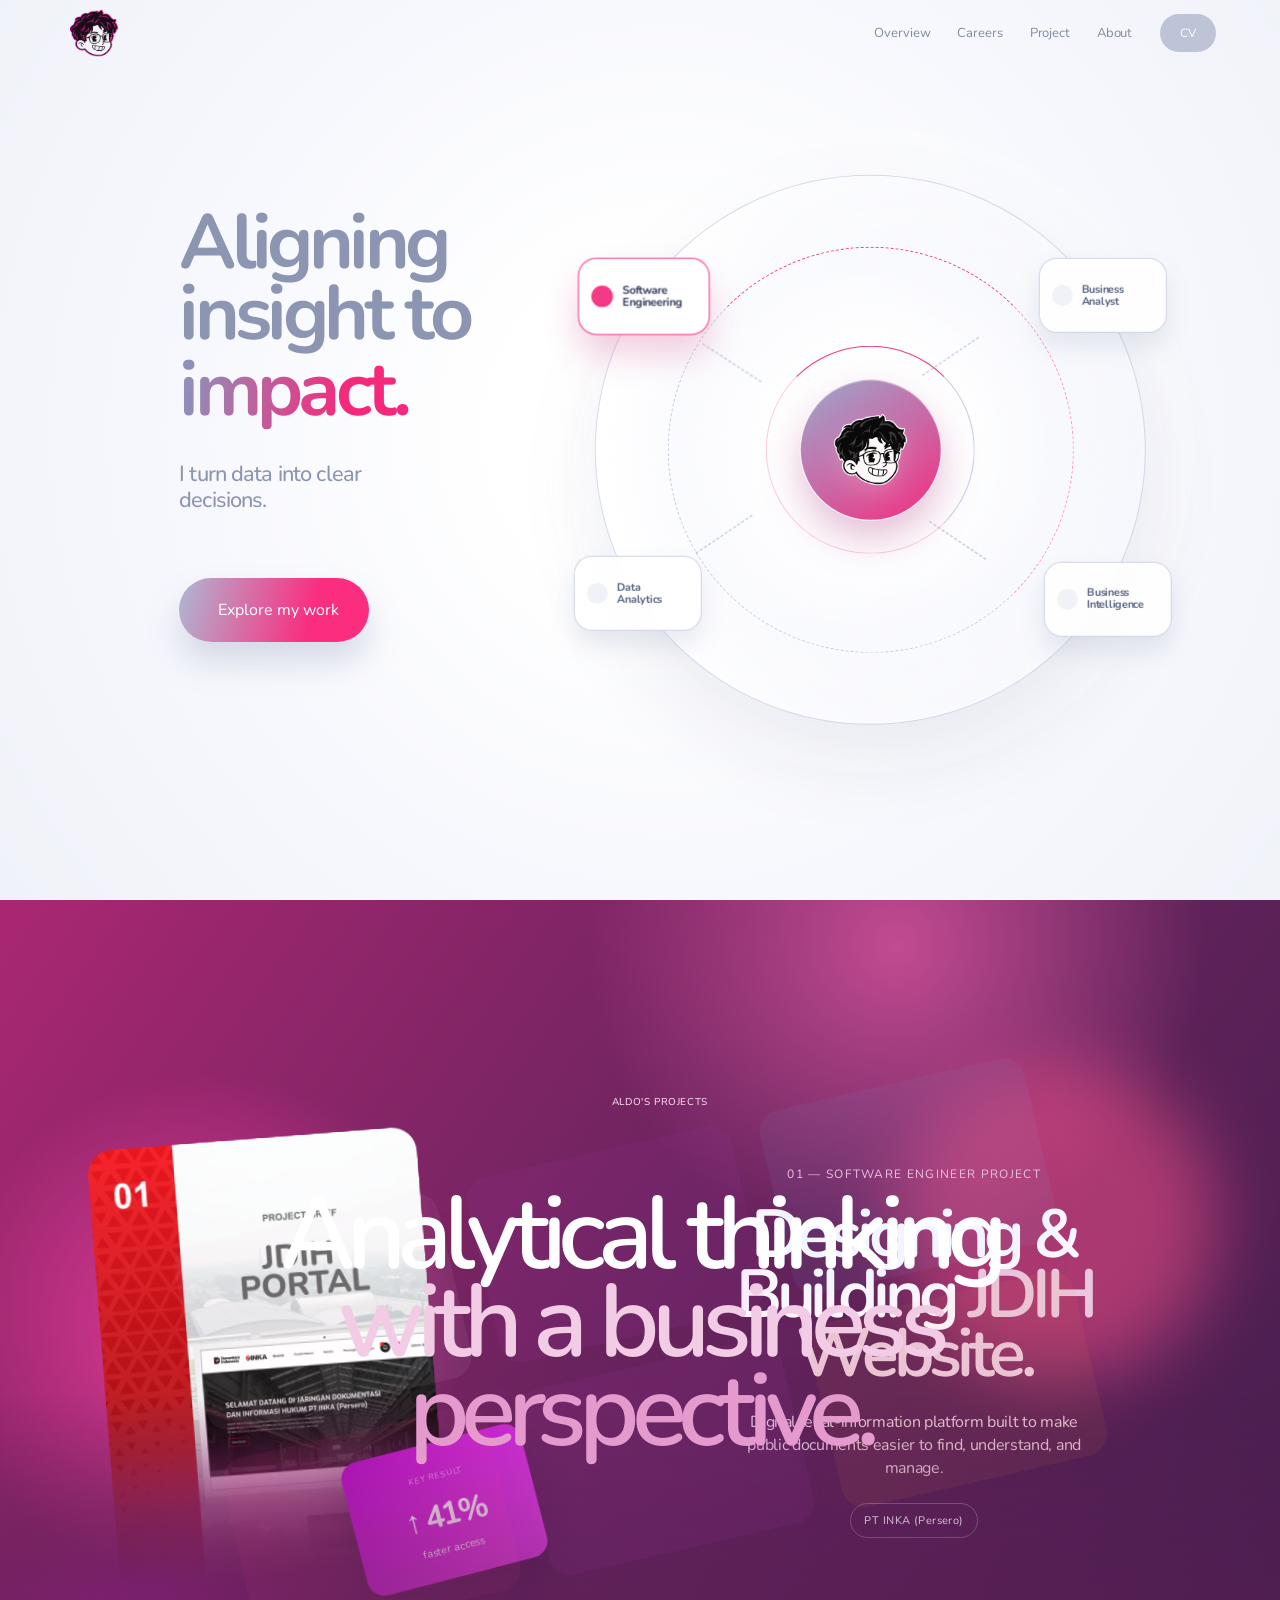
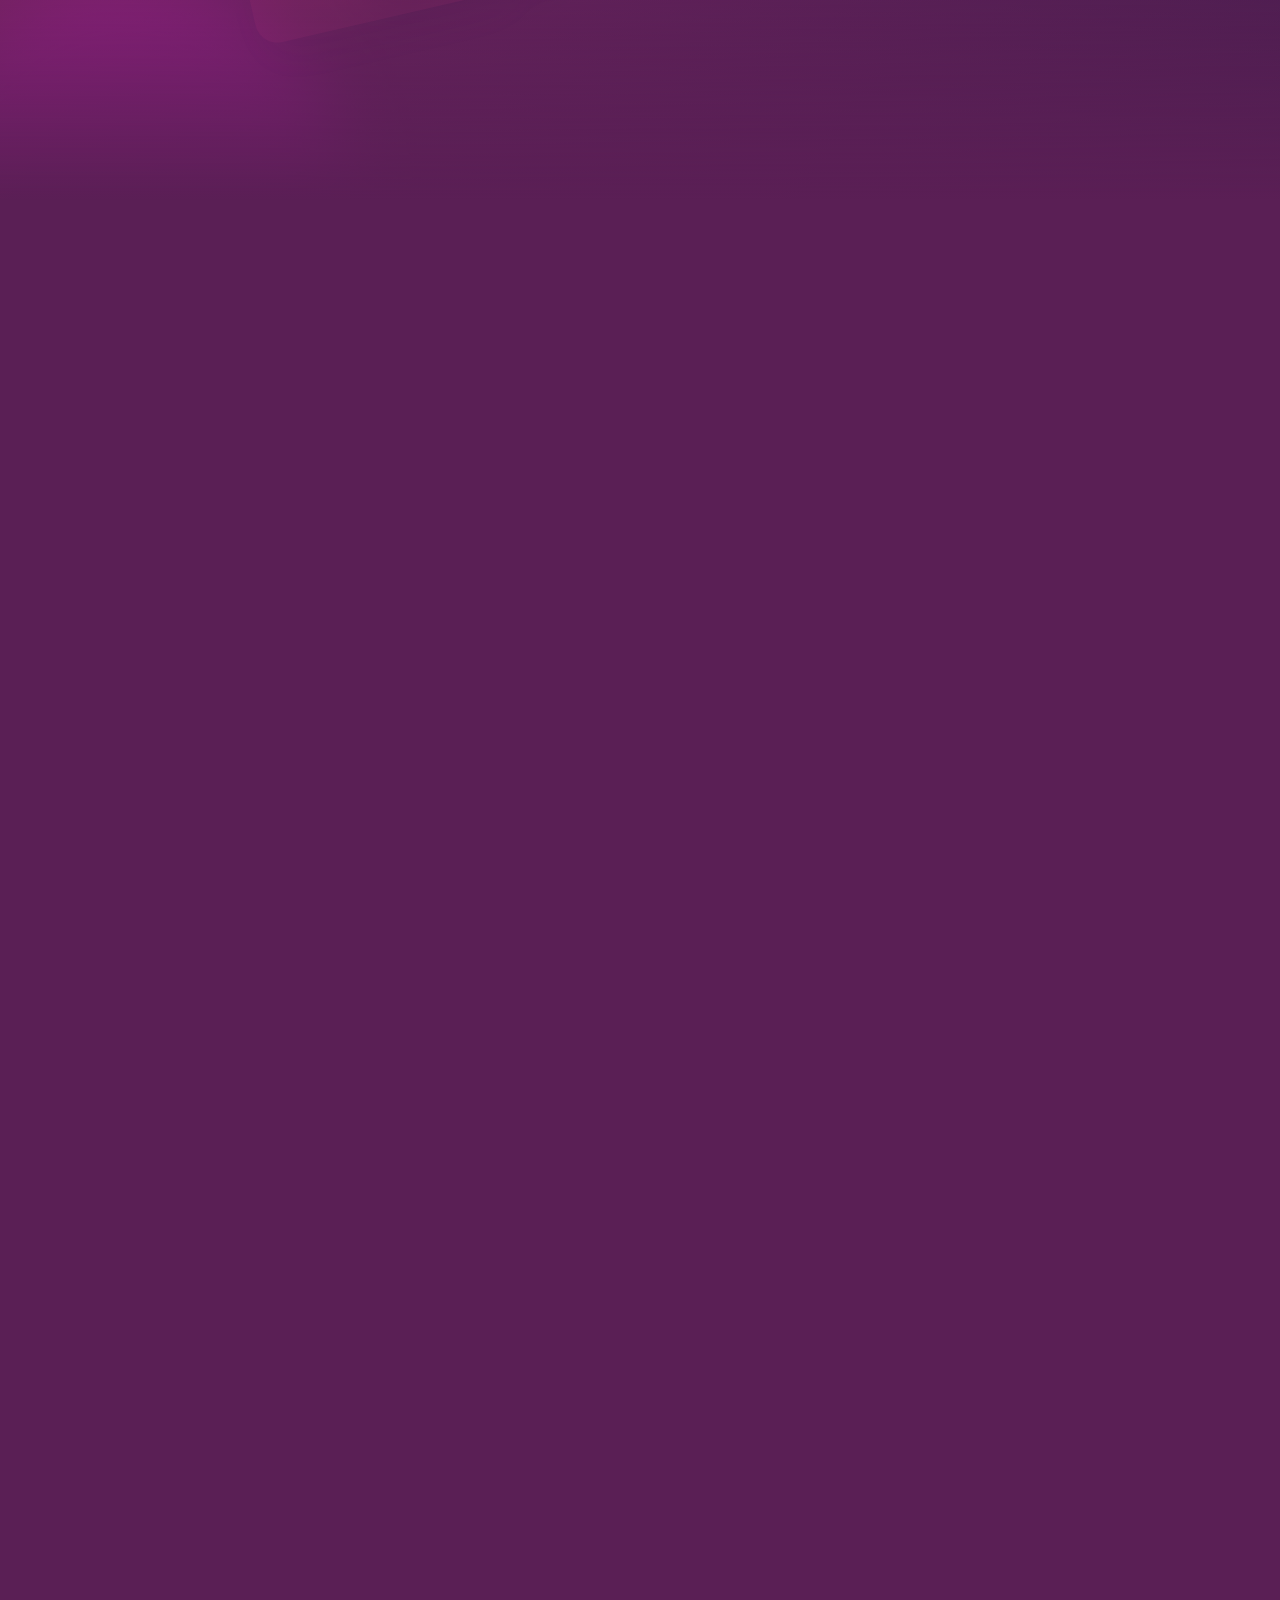
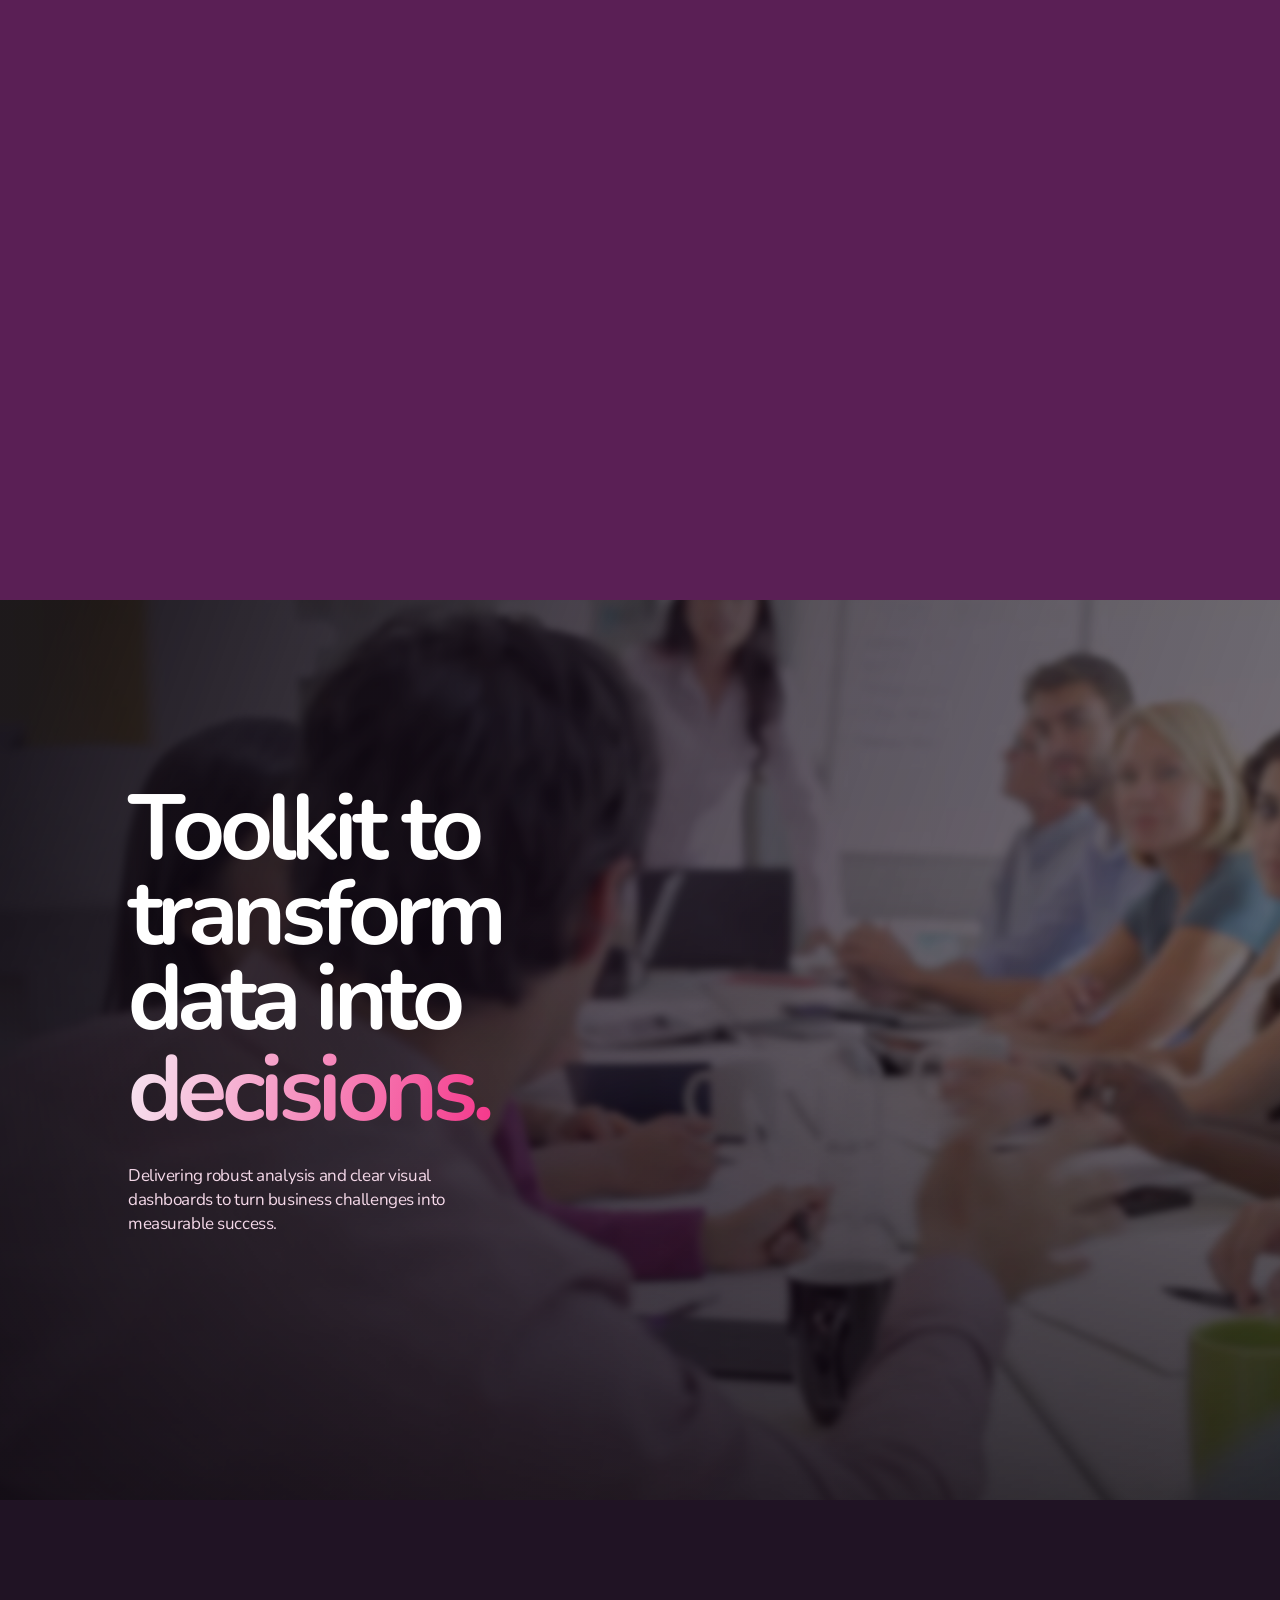
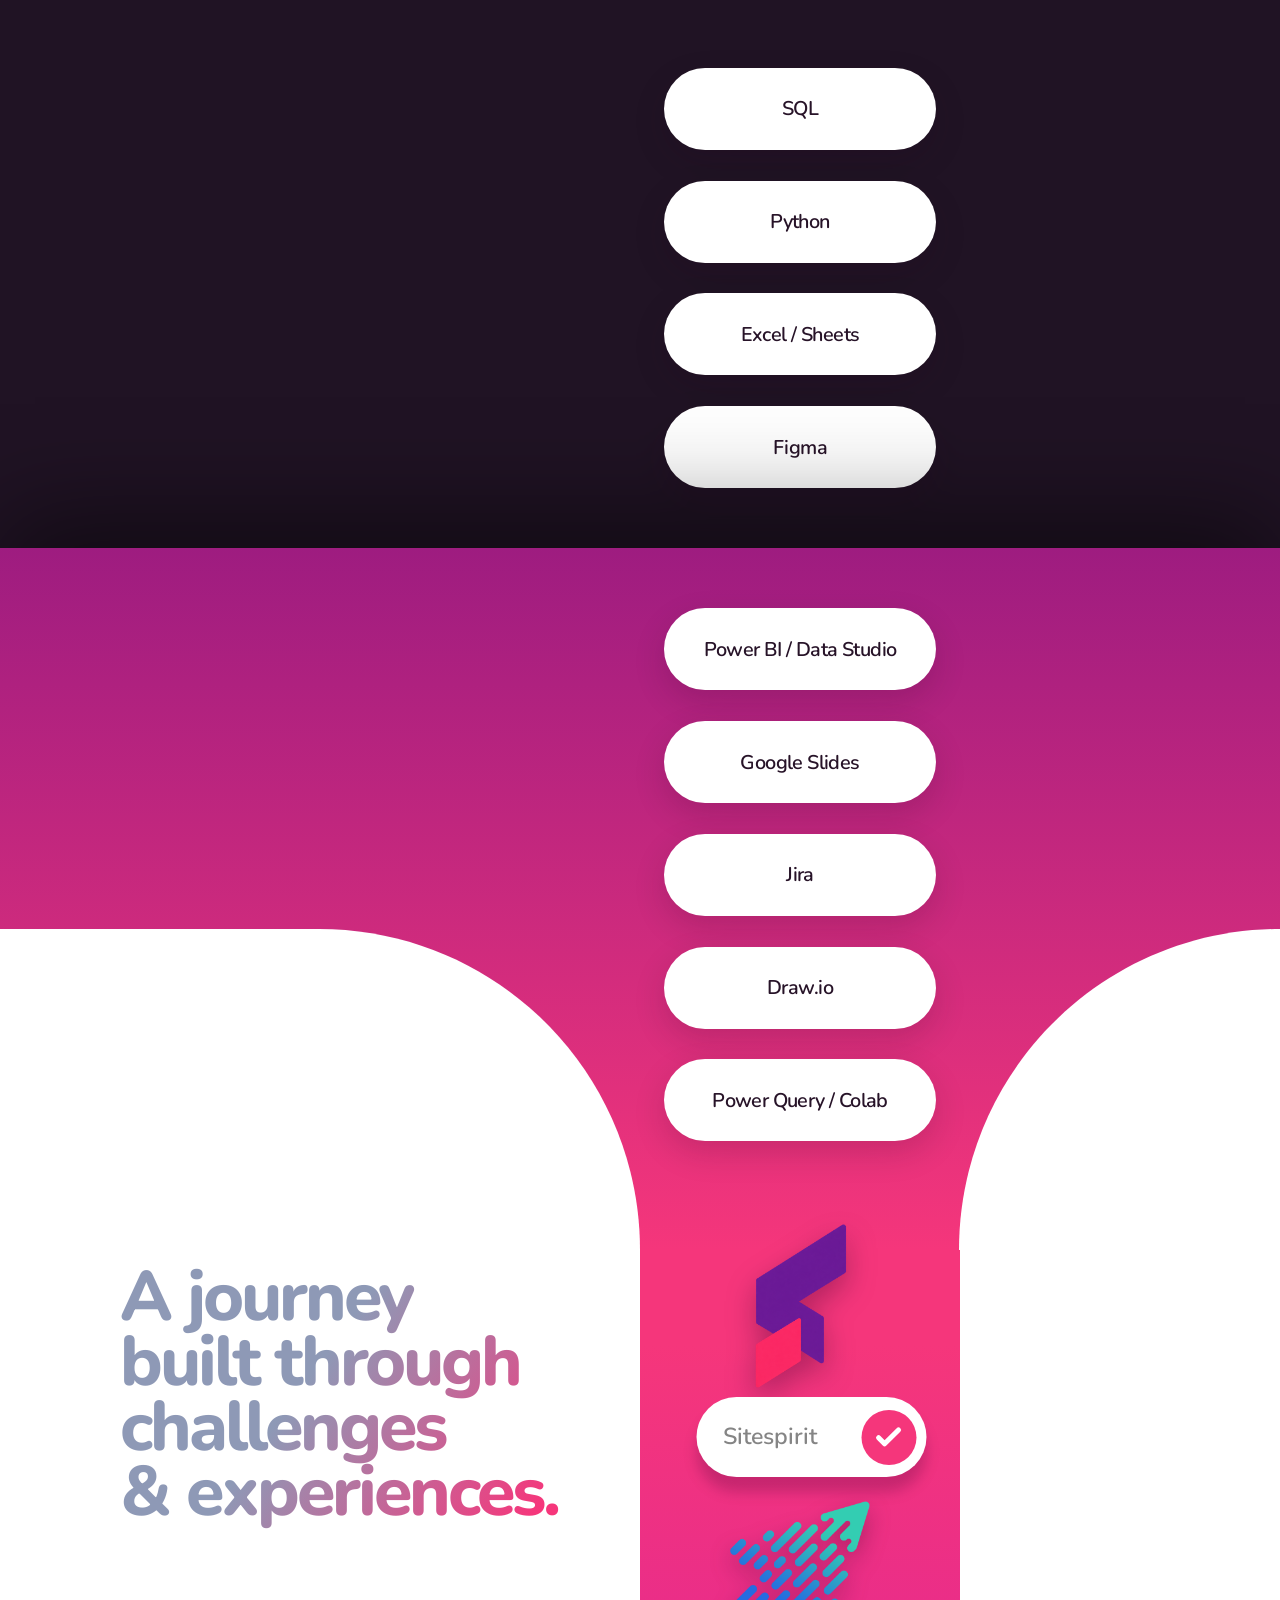
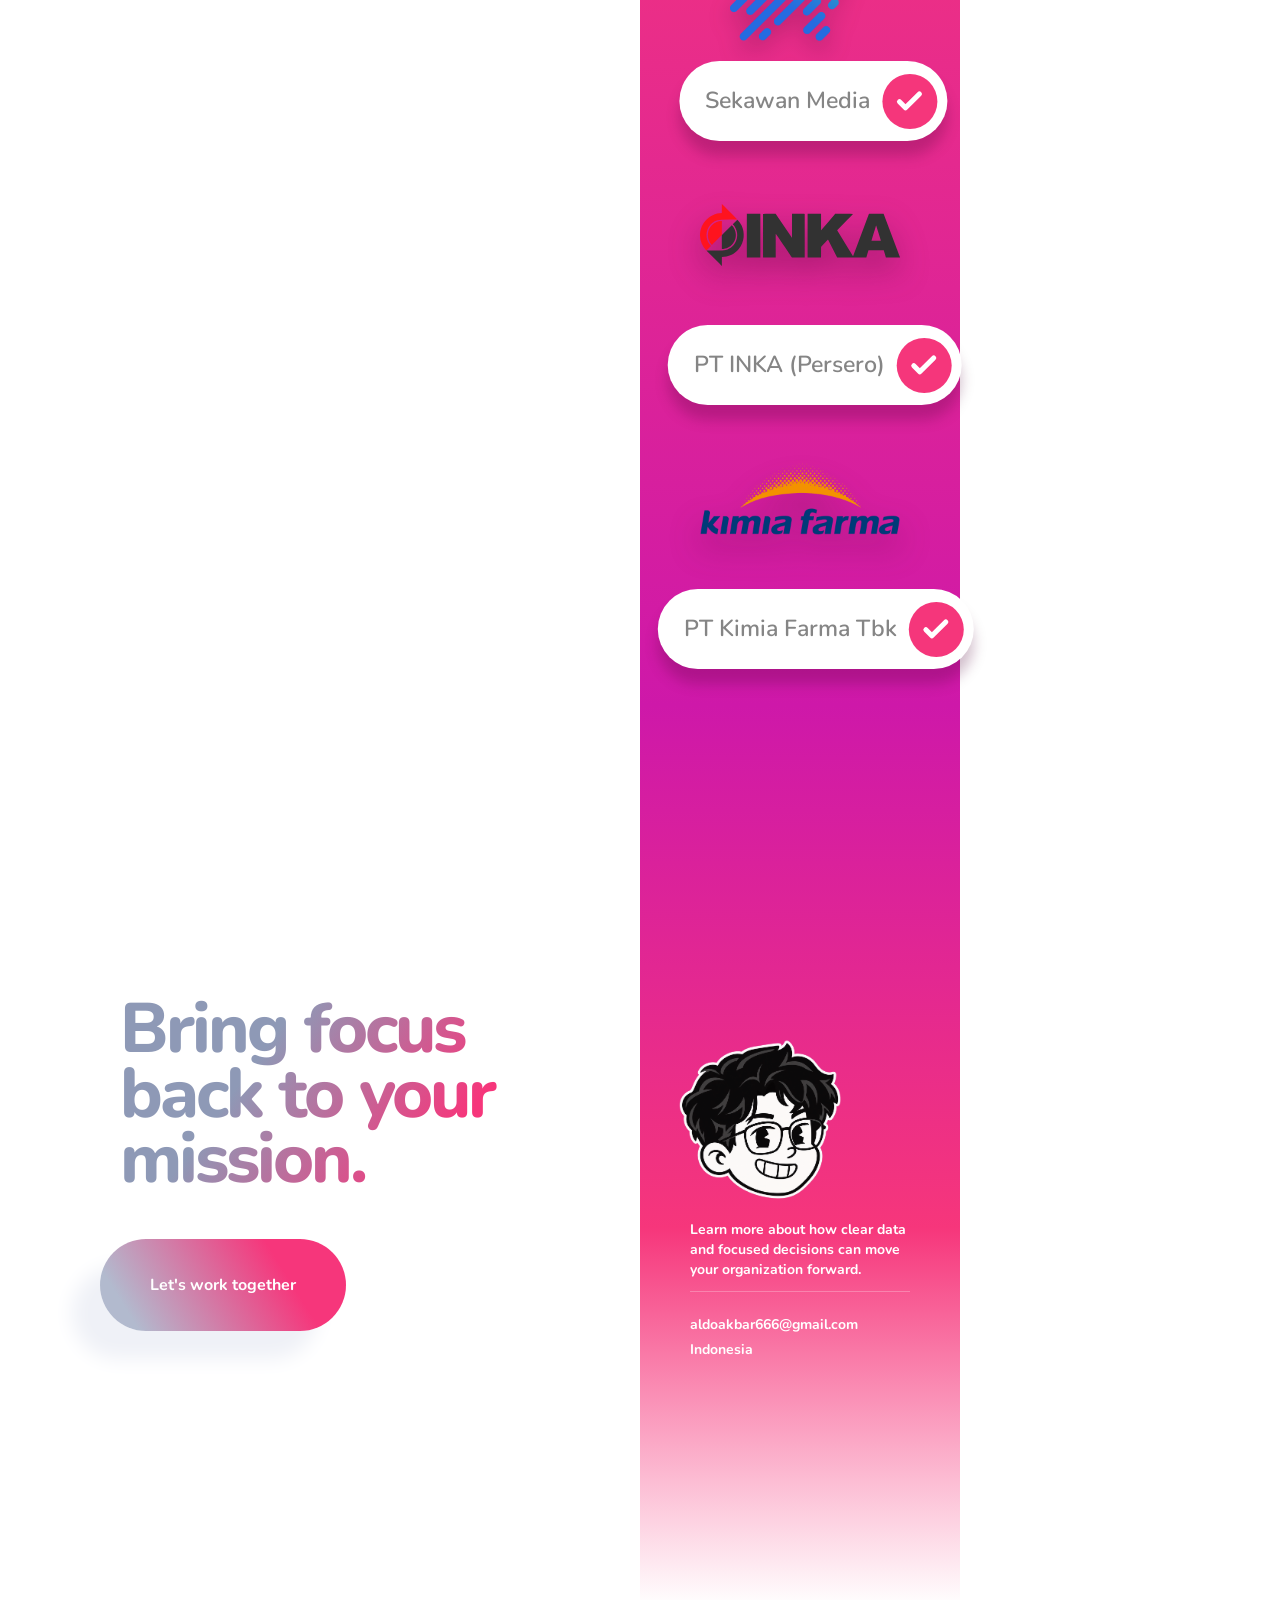
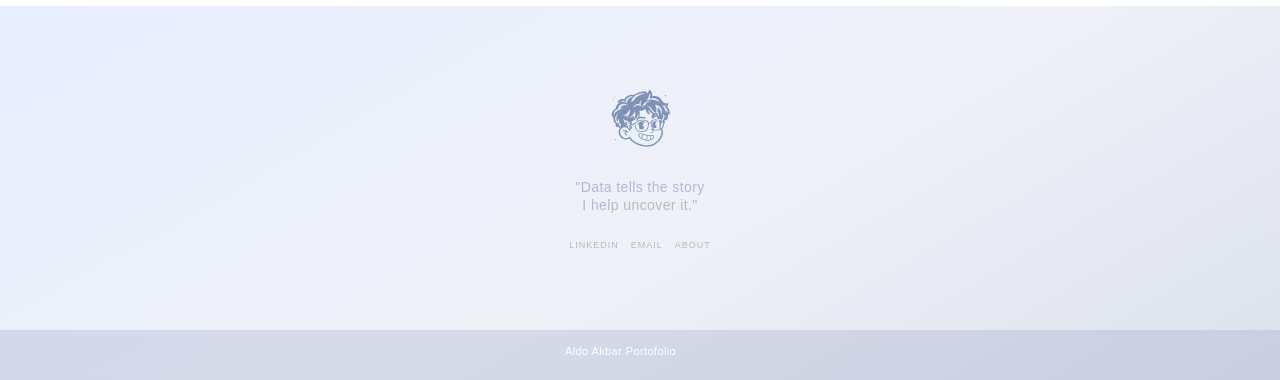
==== commit e366da6d: "Fix CV links for Vercel deployment" ====
--- a/index.html
+++ b/index.html
@@ -32,7 +32,7 @@
         <img src="assets/img/brand/logo%20icon%20aldo%20outline%20warna_no_bg.png" alt="Logo aldo" />
       </a>
       <nav class="nav-links" aria-label="Primary navigation"><a href="#top">Overview</a><a href="./html/careers.html">Careers</a><a href="./html/project.html">Project</a><a href="./html/about.html">About</a></nav>
-      <a class="nav-contact" href="mailto:aldoakbar666@gmail.com?subject=CV%20Request">CV <span>↗</span></a>
+      <a class="nav-contact" href="./document/CV_ALDO_RAJENDRA_AKBAR.pdf" target="_blank">CV </a>
       <button class="mobile-menu-toggle" type="button" aria-label="Open menu" aria-expanded="false">
         <span></span>
         <span></span>
@@ -44,7 +44,7 @@
           <a href="./html/careers.html">Careers</a>
           <a href="./html/project.html">Project</a>
           <a href="./html/about.html">About</a>
-          <a href="mailto:aldoakbar666@gmail.com?subject=CV%20Request">CV</a>
+          <a href="/document/CV_ALDO_RAJENDRA_AKBAR.pdf">CV</a>
         </nav>
       </div>
     </header>
@@ -55,7 +55,7 @@
            <div class="hero-mark"></div>
           <h1>Aligning<br />insight to<br /><span>impact.</span></h1>
           <p>I turn data into clear<br />decisions.</p>
-          <a class="hero-cta" href="#work">Explore my work</a>
+          <a class="hero-cta" href="#projects">Explore my work</a>
         </div>
         <div class="data-stage project-constellation" aria-label="Interactive project constellation">
           <div class="constellation-orbit">
